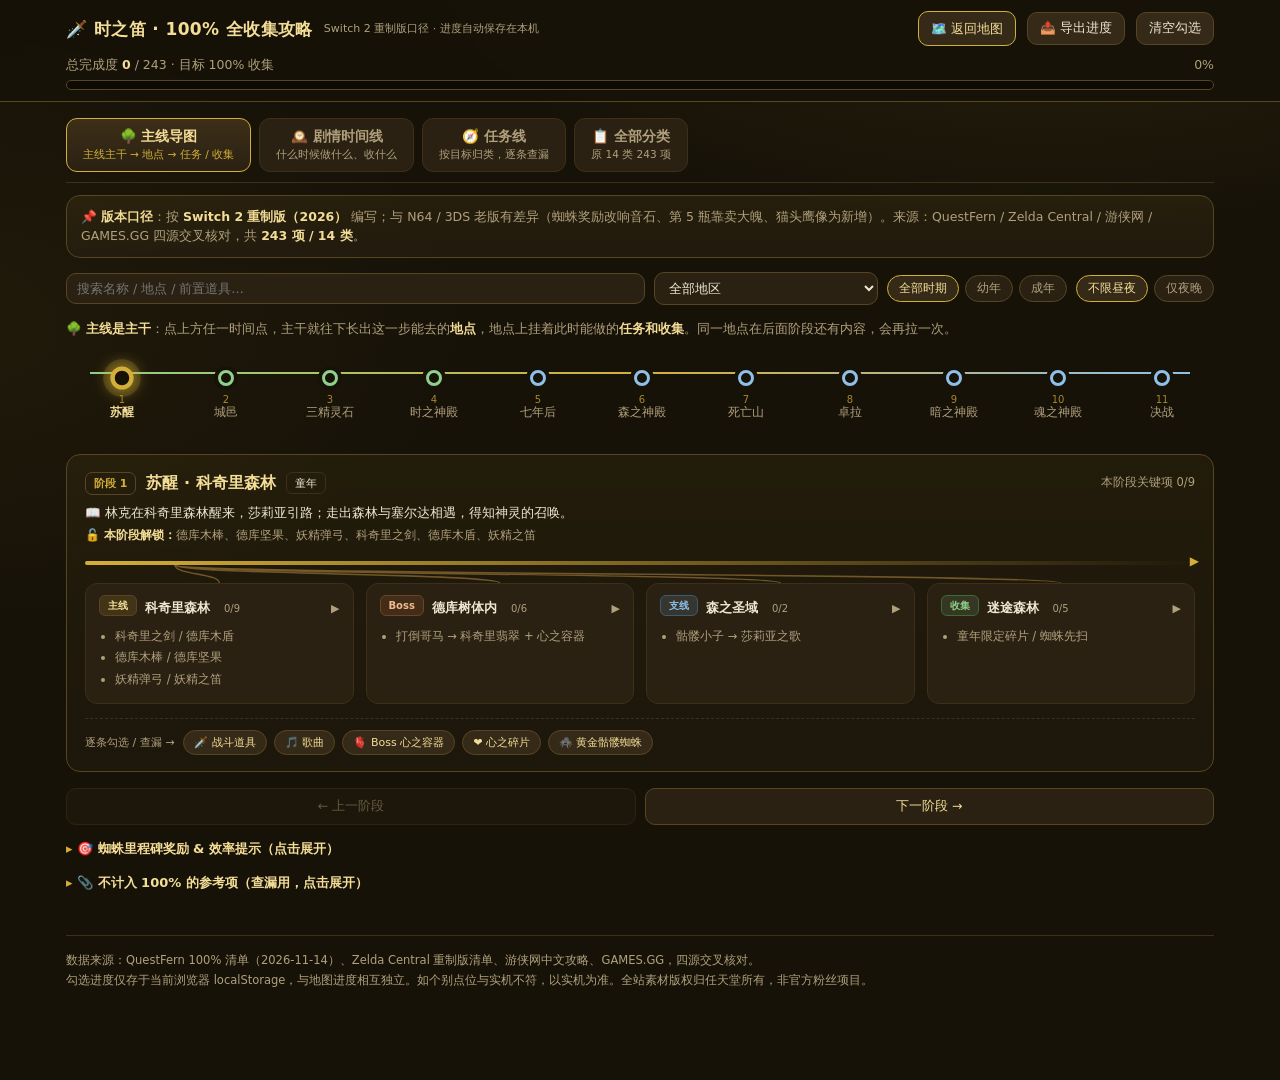
==== app/guide.html @ 8a5766d6 "feat(deploy): 攻略页并入 app/guide.html，收敛单分支 master 部署边界" ====
<!DOCTYPE html>
<html lang="zh-CN">
<head>
<meta charset="UTF-8">
<meta name="viewport" content="width=device-width, initial-scale=1.0">
<meta name="theme-color" content="#18110b">
<title>时之笛 100% 全收集攻略 · OoT 100% Guide</title>
<style>
  :root{
    --bg:#171208; --bg2:#221a0e; --card:#2a2113; --card2:#352a18;
    --gold:#d4af37; --gold2:#f3dd97; --line:#5a4522; --line2:#3d2f18;
    --text:#efe6d2; --muted:#b0a07c;
    --child:#8fd08a; --adult:#8fc0e8; --either:#e8cd72; --night:#c29ad9;
    --radius:14px;
  }
  *{box-sizing:border-box;margin:0;padding:0}
  html{-webkit-text-size-adjust:100%;scroll-behavior:smooth}
  body{
    background:var(--bg);color:var(--text);
    font-family:system-ui,-apple-system,"PingFang SC","Microsoft YaHei",sans-serif;
    line-height:1.55;min-height:100vh;
    background-image:radial-gradient(1100px 520px at 82% -8%,rgba(212,175,55,.11),transparent 60%),
                     radial-gradient(900px 500px at -5% 30%,rgba(212,175,55,.05),transparent 60%);
  }
  a{color:var(--gold2)}
  .wrap{max-width:1180px;margin:0 auto;padding:0 16px 90px}

  header.top{position:sticky;top:0;z-index:30;background:rgba(23,18,8,.95);backdrop-filter:blur(9px);border-bottom:1px solid var(--line)}
  .top-inner{max-width:1180px;margin:0 auto;padding:11px 16px}
  .title-row{display:flex;align-items:center;gap:11px;flex-wrap:wrap}
  .title-row h1{font-size:17px;font-weight:900;color:var(--gold2);letter-spacing:.4px}
  .title-row .sub{font-size:11px;color:var(--muted)}
  .spacer{flex:1}
  .btn{border:1px solid var(--line);background:var(--card2);color:var(--text);border-radius:10px;padding:7px 12px;font-size:12.5px;cursor:pointer;font-family:inherit;text-decoration:none;display:inline-flex;align-items:center;gap:5px;white-space:nowrap}
  .btn:hover{border-color:var(--gold);color:var(--gold2)}
  .btn.primary{border-color:var(--gold);color:var(--gold2)}
  .progress-head{margin-top:9px}
  .progress-meta{display:flex;justify-content:space-between;font-size:12.5px;color:var(--muted);margin-bottom:5px;flex-wrap:wrap;gap:6px}
  .progress-meta b{color:var(--gold2);font-variant-numeric:tabular-nums}
  .bar{height:10px;border-radius:99px;background:#0d0a05;overflow:hidden;border:1px solid var(--line)}
  .bar>i{display:block;height:100%;width:0;background:linear-gradient(90deg,#8a6d1f,var(--gold),var(--gold2));border-radius:99px;transition:width .35s}

  /* 主视图 tab */
  .viewtabs{display:flex;gap:8px;margin:16px 0 4px;flex-wrap:wrap;border-bottom:1px solid var(--line2);padding-bottom:10px}
  .viewtabs button{border:1px solid var(--line2);background:var(--card);color:var(--muted);border-radius:11px;padding:9px 16px;font-size:13.5px;font-weight:700;cursor:pointer;font-family:inherit}
  .viewtabs button small{display:block;font-size:10.5px;font-weight:400;color:var(--muted);margin-top:2px}
  .viewtabs button.on{background:linear-gradient(180deg,#3d2f18,#2a2113);border-color:var(--gold);color:var(--gold2)}
  .viewtabs button.on small{color:var(--gold)}

  .notice{margin:12px 0 4px;border:1px solid var(--line);background:linear-gradient(180deg,rgba(212,175,55,.08),rgba(42,33,19,.5));border-radius:var(--radius);padding:11px 14px;font-size:12.5px;color:var(--muted)}
  .notice b{color:var(--gold2)}

  .toolbar{display:flex;flex-wrap:wrap;gap:9px;align-items:center;margin:14px 0}
  .toolbar label.lbl{font-size:12px;color:var(--muted);white-space:nowrap}
  input[type=search],select{background:var(--card);border:1px solid var(--line);color:var(--text);border-radius:10px;padding:7px 10px;font-size:12.5px;font-family:inherit;min-width:130px}
  input[type=search]{flex:1;min-width:170px}
  .chips{display:flex;flex-wrap:wrap;gap:6px}
  .chip{border:1px solid var(--line);background:var(--card);color:var(--muted);border-radius:99px;padding:5px 11px;font-size:11.5px;cursor:pointer;font-family:inherit}
  .chip.on{background:var(--card2);border-color:var(--gold);color:var(--gold2)}

  /* —— 时间线 —— */
  .timeline{position:relative;margin-top:8px;padding-left:40px}
  .timeline::before{content:"";position:absolute;left:14px;top:6px;bottom:6px;width:2px;background:linear-gradient(180deg,var(--gold),var(--line),var(--gold))}
  .phase{position:relative;margin-bottom:18px;scroll-margin-top:130px}
  .phase::before{content:"";position:absolute;left:-33px;top:18px;width:14px;height:14px;border-radius:50%;background:var(--bg);border:3px solid var(--gold);box-shadow:0 0 0 4px rgba(212,175,55,.12)}
  .phase.era-child::before{border-color:var(--child);box-shadow:0 0 0 4px rgba(143,208,138,.12)}
  .phase.era-adult::before{border-color:var(--adult);box-shadow:0 0 0 4px rgba(143,192,232,.12)}
  .phase-card{background:var(--card);border:1px solid var(--line2);border-radius:var(--radius);padding:15px 17px}
  .phase-head{display:flex;align-items:center;gap:10px;flex-wrap:wrap;margin-bottom:8px}
  .phase-no{font-size:11px;color:var(--gold);font-weight:800;border:1px solid var(--line);border-radius:7px;padding:2px 8px}
  .phase-head h2{font-size:15px;color:var(--gold2)}
  .era-badge{font-size:10.5px;border-radius:6px;padding:2px 8px;border:1px solid var(--line2)}
  .era-child .era-badge{color:var(--child);border-color:#3c6b3a}
  .era-adult .era-badge{color:var(--adult);border-color:#3a5c78}
  .era-both .era-badge{color:var(--either);border-color:#7a6428}
  .phase-story{font-size:12.5px;color:var(--text);margin-bottom:10px}
  .phase-row{display:flex;gap:9px;margin:7px 0;font-size:12px}
  .phase-row .tagk{flex:0 0 62px;color:var(--gold);font-weight:700}
  .phase-row .tagv{color:var(--muted)}
  .phase-row.todo{display:block}
  .phase-row.todo ul{margin:5px 0 0 18px;color:var(--muted)}
  .phase-row.todo li{margin:3px 0}
  .phase-jump{display:flex;flex-wrap:wrap;gap:6px;margin-top:11px;border-top:1px dashed var(--line2);padding-top:10px}
  .phase-jump .lead{font-size:11px;color:var(--muted);align-self:center;margin-right:2px}
  .jump-btn{border:1px solid var(--line);background:var(--card2);color:var(--gold2);border-radius:99px;padding:4px 10px;font-size:11px;cursor:pointer;font-family:inherit}
  .jump-btn:hover{border-color:var(--gold)}
  .phase-prog{font-size:11px;color:var(--muted);margin-left:auto;align-self:center}

  /* —— 主线导图（默认视图） —— */
  .mg-intro{margin:10px 0 4px;font-size:12.5px;color:var(--muted)}
  .mg-intro b{color:var(--gold2)}
  .mg-rail{display:flex;gap:0;overflow-x:auto;margin:14px 0 20px;padding:6px 4px 14px;position:relative}
  .mg-rail::before{content:"";position:absolute;left:24px;right:24px;top:20px;height:2px;background:linear-gradient(90deg,var(--child),var(--gold),var(--adult))}
  .mg-node{flex:0 0 104px;position:relative;text-align:center;cursor:pointer;padding-top:0;background:none;border:0;font-family:inherit}
  .mg-dot{width:16px;height:16px;border-radius:50%;margin:12px auto 8px;background:var(--bg);border:3px solid var(--gold);position:relative;z-index:2;box-shadow:0 0 0 4px var(--bg);transition:transform .15s}
  .mg-node.child .mg-dot{border-color:var(--child)}
  .mg-node.adult .mg-dot{border-color:var(--adult)}
  .mg-node.both .mg-dot{border-color:var(--either)}
  .mg-node.on .mg-dot{transform:scale(1.45);box-shadow:0 0 0 5px rgba(212,175,55,.18),0 0 12px var(--gold)}
  .mg-node .mg-lb{font-size:11.5px;color:var(--muted);line-height:1.3}
  .mg-node.on .mg-lb{color:var(--gold2);font-weight:800}
  .mg-node .mg-no{font-size:10px;color:var(--gold);opacity:.75}
  .mg-focus{margin-top:6px;border:1px solid var(--line);border-radius:var(--radius);background:linear-gradient(180deg,rgba(212,175,55,.06),rgba(42,33,19,.3));padding:16px 18px;scroll-margin-top:130px}
  .mg-focus-head{display:flex;align-items:center;gap:10px;flex-wrap:wrap;margin-bottom:7px}
  .mg-focus-head h2{font-size:16px;color:var(--gold2)}
  .mg-focus-head .mg-fprog{margin-left:auto;font-size:11.5px;color:var(--muted)}
  .mg-story{font-size:12.5px;color:var(--text);margin-bottom:4px}
  .mg-unlock{font-size:12px;color:var(--muted);margin-bottom:16px}
  .mg-unlock b{color:var(--gold2);font-weight:700}
  .mg-branch{position:relative;margin-top:12px}
  .mg-spine{height:4px;border-radius:4px;background:linear-gradient(90deg,var(--gold),transparent);position:relative}
  .mg-spine::after{content:"▶";position:absolute;right:-4px;top:-9px;color:var(--gold);font-size:12px}
  .mg-locs{display:flex;flex-wrap:wrap;gap:12px;margin-top:18px;position:relative;z-index:2}
  .mg-loc{flex:1 1 190px;max-width:280px;background:var(--card);border:1px solid var(--line2);border-radius:12px;padding:11px 13px;transition:border-color .15s}
  .mg-loc:hover{border-color:#7a5f2c}
  .mg-kind{display:inline-block;font-size:10px;border-radius:6px;padding:2px 8px;margin-bottom:6px;font-weight:700}
  .mg-kind.main{color:var(--gold2);background:rgba(212,175,55,.14);border:1px solid var(--line)}
  .mg-kind.boss{color:#f0b98a;background:rgba(217,119,61,.14);border:1px solid #6b4526}
  .mg-kind.col{color:var(--child);background:rgba(143,208,138,.12);border:1px solid #3c6b3a}
  .mg-kind.side{color:var(--adult);background:rgba(143,192,232,.12);border:1px solid #3a5c78}
  .mg-loc h3{font-size:13px;color:var(--text);margin-bottom:6px}
  .mg-loc ul{margin:0;padding-left:16px}
  .mg-loc li{font-size:11.5px;color:var(--muted);margin:4px 0;line-height:1.5}
  .mg-tip{margin-top:8px;font-size:11px;color:#f0b98a;border-top:1px dashed var(--line2);padding-top:6px}
  .mg-loc.opens{cursor:pointer}
  .mg-loc.opens:hover{border-color:var(--gold)}
  .mg-lochead{display:flex;align-items:center;gap:8px}
  .mg-lochead .caret{font-size:11px;color:var(--muted);transition:transform .15s;margin-left:auto}
  .mg-loc.open .mg-lochead .caret{transform:rotate(90deg)}
  .mg-detail{margin-top:10px;border-top:1px dashed var(--line2);padding-top:8px}
  .mg-drow{display:flex;gap:9px;align-items:flex-start;padding:6px 0;border-bottom:1px solid rgba(90,69,34,.22)}
  .mg-drow:last-child{border-bottom:0}
  .mg-dcheck{flex:0 0 18px;width:18px;height:18px;margin-top:1px;cursor:pointer;border:1.5px solid var(--line);border-radius:5px;background:#0d0a05;display:grid;place-items:center;color:var(--gold2);font-size:11px;user-select:none}
  .mg-drow.done .mg-dcheck{background:var(--gold);border-color:var(--gold);color:#171208}
  .mg-drow.done .mg-dname{text-decoration:line-through;color:var(--muted)}
  .mg-dmeta{flex:1;min-width:0}
  .mg-dname{font-size:12px;color:var(--text);font-weight:700}
  .mg-dname .dno{font-size:10.5px;color:var(--gold);margin-right:5px;font-variant-numeric:tabular-nums}
  .mg-dage{font-size:10px;border-radius:5px;padding:1px 5px;margin-left:5px;border:1px solid var(--line2);color:var(--muted)}
  .mg-dage.child{color:var(--child);border-color:#3c6b3a}
  .mg-dage.adult{color:var(--adult);border-color:#3a5c78}
  .mg-dage.night{color:var(--night);border-color:#5f4775}
  .mg-ddesc{font-size:11px;color:var(--muted);line-height:1.5;margin-top:2px}
  .mg-dempty{font-size:11px;color:var(--muted);line-height:1.5;padding:4px 0}
  .mg-locimg{margin-top:7px;border:1px solid var(--line2);border-radius:9px;overflow:hidden;background:#0d0a05;position:relative;line-height:0}
  .mg-locimg img{width:100%;height:auto;display:block;object-fit:contain;max-height:190px}
  .mg-locimg .pin{position:absolute;width:22px;height:22px;transform:translate(-50%,-50%);pointer-events:none}
  .mg-locimg .pin::before{content:"";position:absolute;left:50%;top:50%;width:15px;height:15px;transform:translate(-50%,-50%);background:var(--gold);border:2px solid #171208;border-radius:50%;box-shadow:0 0 0 2px var(--gold2),0 0 10px rgba(212,175,55,.8)}
  .mg-locimg .pin::after{content:"";position:absolute;left:50%;top:50%;width:5px;height:5px;transform:translate(-50%,-50%);background:#171208;border-radius:50%;z-index:2}
  .mg-locimg .lbl{position:absolute;left:6px;top:6px;line-height:1.3;font-size:10px;color:var(--gold2);background:rgba(23,18,8,.88);border:1px solid var(--line);border-radius:6px;padding:2px 7px}
  .mg-locimg img.broken{display:none}
  .mg-lines{position:absolute;inset:0;width:100%;height:100%;pointer-events:none;z-index:1;overflow:visible}
  .mg-jump{margin-top:14px;border-top:1px dashed var(--line2);padding-top:11px;display:flex;flex-wrap:wrap;gap:7px;align-items:center}
  .mg-jump .lead{font-size:11px;color:var(--muted);margin-right:2px}
  .mg-nav{display:flex;gap:9px;margin-top:16px}
  .mg-nav button{flex:1;border:1px solid var(--line);background:var(--card);color:var(--gold2);border-radius:10px;padding:9px;font-size:12.5px;cursor:pointer;font-family:inherit}
  .mg-nav button:hover{border-color:var(--gold)}
  .mg-nav button:disabled{opacity:.35;cursor:default}
  /* —— 任务线 / 清单 —— */
  .track-intro{margin:10px 0 4px;font-size:12.5px;color:var(--muted)}
  section.cat{margin-top:24px;scroll-margin-top:130px}
  .cat-head{display:flex;align-items:center;gap:10px;margin-bottom:11px;flex-wrap:wrap;border-bottom:1px solid var(--line2);padding-bottom:8px}
  .cat-head .icon{font-size:19px}
  .cat-head h2{font-size:15px;font-weight:800;color:var(--gold2)}
  .cat-head .count{font-size:11.5px;color:var(--muted);font-variant-numeric:tabular-nums}
  .cat-head .cat-bar{flex:1;min-width:70px;height:6px;border-radius:99px;background:#0d0a05;border:1px solid var(--line);overflow:hidden;max-width:200px}
  .cat-head .cat-bar i{display:block;height:100%;background:var(--gold);width:0;transition:width .35s}
  .cat-head .mini{border:1px solid var(--line2);background:var(--card);color:var(--muted);border-radius:8px;padding:4px 9px;font-size:11px;cursor:pointer;font-family:inherit}
  .cat-head .mini:hover{border-color:var(--gold);color:var(--gold2)}
  .track-head{display:flex;align-items:center;gap:12px;margin:30px 0 6px;padding:14px 16px;background:linear-gradient(180deg,rgba(212,175,55,.07),rgba(42,33,19,.35));border:1px solid var(--line);border-radius:var(--radius);scroll-margin-top:130px}
  .track-head .icon{font-size:24px}
  .track-head h2{font-size:16px;color:var(--gold2)}
  .track-head p{font-size:12px;color:var(--muted);margin-top:3px}
  .track-head .tpct{margin-left:auto;font-size:13px;color:var(--gold2);font-weight:700;font-variant-numeric:tabular-nums;white-space:nowrap}
  .grid{display:grid;grid-template-columns:repeat(auto-fill,minmax(310px,1fr));gap:11px}
  .card{background:var(--card);border:1px solid var(--line2);border-radius:var(--radius);padding:12px 13px;display:flex;gap:11px;transition:border-color .15s,opacity .15s}
  .card:hover{border-color:#7a5f2c}
  .card.done{opacity:.5}
  .card.key{border-left:3px solid var(--gold)}
  .check{flex:0 0 22px;width:22px;height:22px;margin-top:2px;cursor:pointer;border:2px solid var(--line);border-radius:7px;background:#0d0a05;display:grid;place-items:center;color:var(--gold2);font-size:13px;user-select:none}
  .card.done .check{background:var(--gold);border-color:var(--gold);color:#171208}
  .card-body{flex:1;min-width:0}
  .card-top{display:flex;gap:8px;align-items:baseline;flex-wrap:wrap}
  .no{font-size:11.5px;color:var(--gold);font-weight:700;font-variant-numeric:tabular-nums}
  .name{font-size:13.5px;font-weight:700;color:var(--text)}
  .card.done .name{text-decoration:line-through;color:var(--muted)}
  .tags{display:flex;flex-wrap:wrap;gap:5px;margin:6px 0}
  .tag{font-size:10.5px;border-radius:6px;padding:2px 7px;border:1px solid var(--line2);color:var(--muted)}
  .tag.age-child{color:var(--child);border-color:#3c6b3a}
  .tag.age-adult{color:var(--adult);border-color:#3a5c78}
  .tag.age-either{color:var(--either);border-color:#7a6428}
  .tag.time-night{color:var(--night);border-color:#5f4775}
  .tag.group{color:var(--muted)}
  .desc{font-size:12px;color:var(--muted);margin-top:3px}
  .reward{font-size:11.5px;color:var(--gold2);margin-top:6px}

  .info{margin-top:28px;border:1px solid var(--line);border-radius:var(--radius);background:var(--card);padding:15px 17px}
  .info h2{font-size:14px;color:var(--gold2);margin-bottom:9px}
  .info p,.info li{font-size:12.5px;color:var(--muted)}
  .info ul,.info ol{margin-left:20px}
  .info li{margin:4px 0}
  .info b{color:var(--text)}
  .info table{width:100%;border-collapse:collapse;margin-top:8px;font-size:12.5px}
  .info th,.info td{border:1px solid var(--line2);padding:6px 9px;text-align:left;color:var(--muted)}
  .info th{color:var(--gold2);background:rgba(212,175,55,.06)}
  details{margin-top:14px}
  details summary{cursor:pointer;color:var(--gold2);font-size:13px;font-weight:700;list-style:none}
  details summary::-webkit-details-marker{display:none}
  details summary::before{content:"▸ ";color:var(--gold)}
  details[open] summary::before{content:"▾ "}
  details .info{margin-top:9px}
  .empty{padding:40px 0;text-align:center;color:var(--muted);font-size:14px}
  footer{margin-top:42px;font-size:11.5px;color:var(--muted);border-top:1px solid var(--line2);padding-top:15px;line-height:1.7}
  @media(max-width:640px){
    .grid{grid-template-columns:1fr}
    .title-row h1{font-size:15px}
    input[type=search]{min-width:100%}
    .timeline{padding-left:28px}
    .phase::before{left:-21px}
  }
</style>
</head>
<body>
<header class="top">
  <div class="top-inner">
    <div class="title-row">
      <h1>🗡️ 时之笛 · 100% 全收集攻略</h1>
      <span class="sub">Switch 2 重制版口径 · 进度自动保存在本机</span>
      <div class="spacer"></div>
      <a class="btn primary" href="index.html">🗺️ 返回地图</a>
      <button class="btn" id="exportBtn">📤 导出进度</button>
      <button class="btn" id="resetBtn">清空勾选</button>
    </div>
    <div class="progress-head">
      <div class="progress-meta">
        <span>总完成度 <b id="doneCount">0</b> / <span id="totalCount">0</span> · 目标 100% 收集</span>
        <span id="pctText">0%</span>
      </div>
      <div class="bar"><i id="totalBar"></i></div>
    </div>
  </div>
</header>

<div class="wrap">
  <div class="viewtabs" id="viewtabs">
    <button data-view="map" class="on">🌳 主线导图<small>主线主干 → 地点 → 任务 / 收集</small></button>
    <button data-view="timeline">🕰️ 剧情时间线<small>什么时候做什么、收什么</small></button>
    <button data-view="track">🧭 任务线<small>按目标归类，逐条查漏</small></button>
    <button data-view="list">📋 全部分类<small>原 14 类 243 项</small></button>
  </div>

  <div class="notice" id="notice">
    📌 <b>版本口径</b>：按 <b>Switch 2 重制版（2026）</b> 编写；与 N64 / 3DS 老版有差异（蜘蛛奖励改响音石、第 5 瓶靠卖大魄、猫头鹰像为新增）。来源：QuestFern / Zelda Central / 游侠网 / GAMES.GG 四源交叉核对，共 <b>243 项 / 14 类</b>。
  </div>

  <div class="toolbar" id="toolbar">
    <input type="search" id="search" placeholder="搜索名称 / 地点 / 前置道具…">
    <select id="regionFilter"><option value="">全部地区</option></select>
    <div class="chips" id="ageChips">
      <button class="chip on" data-age="">全部时期</button>
      <button class="chip" data-age="child">幼年</button>
      <button class="chip" data-age="adult">成年</button>
    </div>
    <div class="chips" id="timeChips">
      <button class="chip on" data-time="">不限昼夜</button>
      <button class="chip" data-time="night">仅夜晚</button>
    </div>
  </div>

  <main id="list"></main>

  <details>
    <summary>🎯 蜘蛛里程碑奖励 &amp; 效率提示（点击展开）</summary>
    <div class="info">
      <h2>黄金骷髅蜘蛛 · 累计奖励</h2>
      <table>
        <tr><th>累计</th><th>奖励</th></tr>
        <tr><td>10 枚</td><td>大人钱包（上限 500 卢比）</td></tr>
        <tr><td>20 枚</td><td><b>响音石</b>（回声宝石，探测附近蜘蛛）</td></tr>
        <tr><td>30 枚</td><td>巨人钱包（上限 1000 卢比）</td></tr>
        <tr><td>40 枚</td><td>炸弹鼠 ×20</td></tr>
        <tr><td>50 枚</td><td>心之碎片 ×1</td></tr>
        <tr><td>100 枚</td><td>金卢比 200（解除诅咒，之后可重复领取）</td></tr>
      </table>
      <p style="margin-top:10px">💡 野外露天蜘蛛只在夜晚出现（太阳之歌切换）；软土坑倒虫引出另一批；打死一定要捡代币。魔法豆幼年种、成年长藤。拿到响音石（20 枚）后找剩余蜘蛛省心很多。</p>
    </div>
  </details>

  <details>
    <summary>📎 不计入 100% 的参考项（查漏用，点击展开）</summary>
    <div class="info">
      <p>游戏本身没有完成度百分比，本清单以「能留在身上的物品」自定义 100% 目标。下列项目不进 243 行，但影响漏点排查：</p>
      <table>
        <tr><th>项</th><th>数量</th><th>说明</th></tr>
        <tr><td>隐藏洞穴</td><td>36</td><td>内含物品已计入清单，位置独立整理</td></tr>
        <tr><td>小贩果地点</td><td>7</td><td>购买容量升级的地方</td></tr>
        <tr><td>乳牛</td><td>6</td><td>吹伊波娜之歌取奶</td></tr>
        <tr><td>闲语石</td><td>32</td><td>靠近触发提示</td></tr>
        <tr><td>魔法豆种植点</td><td>10</td><td>关联碎片与蜘蛛</td></tr>
        <tr><td>迷宫地图 / 罗盘 / 钥匙</td><td>—</td><td>仅迷宫内有效</td></tr>
      </table>
    </div>
  </details>

  <footer>
    数据来源：QuestFern 100% 清单（2026-11-14）、Zelda Central 重制版清单、游侠网中文攻略、GAMES.GG，四源交叉核对。<br>
    勾选进度仅存于当前浏览器 localStorage，与地图进度相互独立。如个别点位与实机不符，以实机为准。全站素材版权归任天堂所有，非官方粉丝项目。
  </footer>
</div>

<script>
const CATEGORIES=[{"id": "heart-piece", "name": "心之碎片", "total": 36, "icon": "❤️"}, {"id": "boss-container", "name": "Boss 心之容器", "total": 8, "icon": "🫀"}, {"id": "skulltula", "name": "黄金骷髅蜘蛛", "total": 100, "icon": "🕷️"}, {"id": "song", "name": "歌曲", "total": 13, "icon": "🎵"}, {"id": "stone-medal", "name": "精灵石 / 勋章", "total": 9, "icon": "🔷"}, {"id": "item", "name": "战斗道具", "total": 17, "icon": "🗡️"}, {"id": "equipment", "name": "装备（剑 / 盾 / 服 / 靴）", "total": 11, "icon": "🛡️"}, {"id": "upgrade", "name": "容量 / 力气升级", "total": 16, "icon": "🎒"}, {"id": "bottle", "name": "瓶子", "total": 5, "icon": "🧴"}, {"id": "fairy", "name": "大妖精奖励", "total": 6, "icon": "🧚"}, {"id": "mask", "name": "面具", "total": 5, "icon": "🎭"}, {"id": "poe", "name": "大魄（魂魄）", "total": 10, "icon": "👻"}, {"id": "owl", "name": "万魔殿猫头鹰像", "total": 3, "icon": "🦉"}, {"id": "other", "name": "其他奖励", "total": 4, "icon": "🎁"}];
const TRACKS=[{"id": "heart", "name": "心之容器线", "icon": "❤️", "desc": "4 片心之碎片拼 1 心，8 座迷宫 Boss 各给 1 个，凑满 20 心上限。", "cats": ["heart-piece", "boss-container"]}, {"id": "token", "name": "讨伐证明线", "icon": "🕷️", "desc": "100 只黄金骷髅蜘蛛，打死要捡代币。累计可换钱包、响音石、心碎、金卢比。", "cats": ["skulltula"]}, {"id": "story", "name": "主线剧情线", "icon": "📜", "desc": "跟着剧情自然拿到：精灵石勋章、13 首歌曲、关键道具与剑盾服靴。", "cats": ["stone-medal", "song", "item", "equipment"]}, {"id": "capacity", "name": "成长强化线", "icon": "📈", "desc": "钱包、炸弹袋、箭袋、鳞片、手套等容量与力气升级，多为小游戏 / 购买。", "cats": ["upgrade"]}, {"id": "side", "name": "支线任务线", "icon": "🎯", "desc": "靠跑腿、小游戏、交易、大妖精奉献获得的奖励与瓶子、面具、大魄。", "cats": ["bottle", "fairy", "mask", "poe", "other"]}, {"id": "challenge", "name": "挑战试炼线", "icon": "🏆", "desc": "通关前后的高阶挑战：万魔殿石像 / 银像 / 金像三连战。", "cats": ["owl"]}];
const PHASES=[{"id": "p0", "no": 1, "era": "child", "title": "苏醒 · 科奇里森林", "story": "林克在科奇里森林醒来，莎莉亚引路；走出森林与塞尔达相遇，得知神灵的召唤。", "unlock": "德库木棒、德库坚果、妖精弹弓、科奇里之剑、德库木盾、妖精之笛", "todos": ["敲开德库树进洞，打倒哥马拿翡翠与心之容器", "迷途森林找骷髅小子学莎莉亚之歌", "童年限定：森林一带的碎片与蜘蛛先扫"], "cats": ["item", "song", "boss-container", "heart-piece", "skulltula"], "key_ids": ["item-1", "item-2", "item-3", "item-4", "equipment-1", "equipment-5", "song-3", "boss-container-1", "stone-medal-1"]}, {"id": "p1", "no": 2, "era": "child", "title": "城邑 · 海拉鲁平原", "story": "初到城邑，塞尔达逃离城堡；英帕授予摇篮曲，得知需要三颗精灵石。", "unlock": "时之笛、塞尔达摇篮曲、时之歌；炸弹鼠、射击场等小游戏", "todos": ["夜晚逛城邑与平原，捡露天蜘蛛（太阳之歌切夜）", "面具店借面具跑腿交易", "城邑射击场 / 炸弹鼠保龄球拿容量升级"], "cats": ["song", "item", "upgrade", "mask", "heart-piece", "skulltula"], "key_ids": ["item-5", "song-1", "song-5", "item-7", "upgrade-4", "upgrade-5"]}, {"id": "p2", "no": 3, "era": "child", "title": "三精灵石 · 童年最后一站", "story": "死亡山、卓拉领地、加卜加卜腹中拿齐三石；此时是清童年收集的最后机会。", "unlock": "炸弹袋、回旋镖、魔法豆、鼓隆手环、鼓隆红宝石、卓拉蓝宝石", "todos": ["多东哥洞窟与加卜加卜各拿一颗精灵石 + 心容器", "死亡山、卓拉河、海利亚湖、格鲁德谷的童年碎片 / 蜘蛛", "魔法豆幼年先种下，成年才长藤——别漏", "井底拿真实眼镜"], "cats": ["stone-medal", "boss-container", "item", "heart-piece", "skulltula", "upgrade"], "key_ids": ["item-6", "item-8", "item-9", "item-10", "stone-medal-2", "stone-medal-3", "boss-container-2", "boss-container-3", "upgrade-14"]}, {"id": "p3", "no": 4, "era": "child", "title": "时之神殿 · 拔出大师剑", "story": "集齐三精灵石，将剑插入剑座，林克长大成人，时光流逝七年。", "unlock": "大师之剑（成年形态开启）", "todos": ["拔剑前再回头确认童年限定项已清完", "记忆点：时之神殿可插回 / 拔出剑来回切换时代"], "cats": ["equipment"], "key_ids": ["equipment-2"]}, {"id": "p4", "no": 5, "era": "adult", "title": "七年后 · 归来", "story": "成年林克回到时之神殿见到塞尔达，得知加侬多夫的阴谋，希克开始指引。", "unlock": "光之勋章、钩索（墓地丹培赛跑）、希克传送曲", "todos": ["墓地丹培赛跑首胜拿钩索，成年收集的关键道具", "成年形态重新扫一遍屋顶 / 高处的蜘蛛与碎片", "时之神殿学光之前奏曲"], "cats": ["stone-medal", "item", "song", "skulltula", "heart-piece"], "key_ids": ["stone-medal-4", "item-11", "song-12", "song-6"]}, {"id": "p5", "no": 6, "era": "adult", "title": "森之神殿", "story": "穿过迷途森林的腐化，进入森之神殿。", "unlock": "妖精之弓、森之勋章、心之容器", "todos": ["打倒幻影加侬拿勋章与心容器", "稻草人之歌：幼年编曲、成年再吹，开钩索支点", "神殿内 5 只蜘蛛顺手收"], "cats": ["boss-container", "stone-medal", "item", "skulltula"], "key_ids": ["boss-container-4", "stone-medal-5", "item-13", "song-7"]}, {"id": "p6", "no": 7, "era": "adult", "title": "死亡山 · 火之神殿", "story": "登顶死亡火山，灼热之中攻略火之神殿。", "unlock": "万吨锤、鼓隆服、火之勋章、心之容器、火之波丽露舞曲", "todos": ["打倒瓦尔巴基亚", "死亡山火山口成年大妖精泉（奉献 200）", "鼓隆城 / 火山口的成年蜘蛛与碎片"], "cats": ["boss-container", "stone-medal", "item", "equipment", "fairy", "skulltula"], "key_ids": ["boss-container-5", "stone-medal-6", "item-14", "equipment-8", "song-8"]}, {"id": "p7", "no": 8, "era": "adult", "title": "卓拉 · 冰之洞窟 · 水之神殿", "story": "冰封的卓拉领地，解冻并深入水之神殿。", "unlock": "卓拉服、重铁靴、长钩索、水之勋章、心之容器、水之小夜曲", "todos": ["冰之洞窟通关后卓拉王赠卓拉服", "打倒魔发拿长钩索，开启大量成年高处点位", "卓拉之泉第 100 只蜘蛛留到配合响音石收"], "cats": ["boss-container", "stone-medal", "item", "equipment", "skulltula"], "key_ids": ["boss-container-6", "stone-medal-7", "item-12", "equipment-9", "equipment-10", "song-9"]}, {"id": "p8", "no": 9, "era": "adult", "title": "暗之神殿 · 卡卡利科", "story": "影子世界的暗之神殿，真实之镜是通关关键。", "unlock": "浮空靴、暗之勋章、心之容器、暗之梦幻曲", "todos": ["打倒崩鼓崩鼓", "拿到真实眼镜 / 真实面具后回头查漏隐藏点位", "夜晚卡卡利科屋顶蜘蛛"], "cats": ["boss-container", "stone-medal", "equipment", "song", "mask", "skulltula"], "key_ids": ["boss-container-7", "stone-medal-8", "equipment-11", "song-10"]}, {"id": "p9", "no": 10, "era": "adult", "title": "魂之神殿 · 格鲁德沙漠", "story": "幻影沙漠与巨大邪神像，灵魂的神殿考验勇气。", "unlock": "镜盾、魂之勋章、心之容器、魂之慰灵曲、格鲁德许可证、银手套（童年线）", "todos": ["打倒双子妖婆", "格鲁德要塞救木匠拿许可证，开马上射箭", "插回大师剑变童年，去魂之神殿拿银手套再变回"], "cats": ["boss-container", "stone-medal", "equipment", "item", "song", "other", "upgrade"], "key_ids": ["boss-container-8", "stone-medal-9", "equipment-7", "item-17", "song-11"]}, {"id": "p10", "no": 11, "era": "adult", "title": "决战 · 加侬多夫城堡", "story": "六勋章齐备，攻入加侬多夫城堡迎来决战。", "unlock": "光箭、金手套；城堡附近最终大妖精泉（500 卢比，伤害减半）", "todos": ["决战前先拿光箭与金手套，补满大妖精强化", "通关解锁万魔殿金像试炼"], "cats": ["item", "upgrade", "fairy", "owl"], "key_ids": ["item-17", "upgrade-16", "fairy-6", "owl-3"]}, {"id": "p11", "no": 12, "era": "both", "title": "100% 补完 · 查漏收尾", "story": "主线通关后，回头把散落海拉鲁的收集凑齐。", "unlock": "响音石（20 枚蜘蛛）辅助找剩余蜘蛛；稻草人支点、魔法豆藤已就位", "todos": ["黄金蜘蛛凑满 100（野外多需夜晚 / 软土倒虫）", "心之碎片凑满 36 片", "大魄 10 只卖幽灵商店换第 5 个瓶子", "6 座大妖精泉奉献、面具交易链、容量升级、万魔殿三连战"], "cats": ["skulltula", "heart-piece", "poe", "fairy", "mask", "bottle", "upgrade", "owl", "other"], "key_ids": []}];
const PHASE_LOCS={"p0": [{"n": "科奇里森林", "k": "main", "v": ["科奇里之剑 / 德库木盾", "德库木棒 / 德库坚果", "妖精弹弓 / 妖精之笛"], "items": ["equipment-1", "equipment-5", "item-1", "item-2", "item-3", "item-4", "skulltula-15", "skulltula-16", "skulltula-46"]}, {"n": "德库树体内", "k": "boss", "v": ["打倒哥马 → 科奇里翡翠 + 心之容器"], "items": ["boss-container-1", "stone-medal-1", "skulltula-1", "skulltula-2", "skulltula-3", "skulltula-4"]}, {"n": "森之圣域", "k": "side", "v": ["骷髅小子 → 莎莉亚之歌"], "items": ["song-3", "skulltula-48"]}, {"n": "迷途森林", "k": "col", "v": ["童年限定碎片 / 蜘蛛先扫"], "items": ["heart-piece-7", "heart-piece-8", "skulltula-17", "skulltula-18", "skulltula-47"]}], "p1": [{"n": "海拉鲁城堡中庭", "k": "main", "v": ["英帕 → 塞尔达摇篮曲"], "items": ["song-1"]}, {"n": "城邑", "k": "side", "v": ["塞尔达留言 → 时之歌", "借面具跑腿交易", "射击场 / 炸弹鼠 → 容量升级"], "items": ["song-5", "item-5", "mask-1", "mask-2", "mask-3", "mask-4", "upgrade-4", "upgrade-5", "skulltula-6"]}, {"n": "海拉鲁平原", "k": "col", "v": ["夜晚露天蜘蛛（太阳之歌切夜）"], "items": ["skulltula-5", "skulltula-27", "skulltula-55", "heart-piece-14", "heart-piece-25"]}], "p2": [{"n": "多东哥洞窟", "k": "boss", "v": ["打多东哥王 → 鼓隆红宝石 + 心容器"], "items": ["boss-container-2", "stone-medal-2", "skulltula-20", "skulltula-21", "skulltula-22", "skulltula-23", "skulltula-56"]}, {"n": "加卜加卜腹中", "k": "boss", "v": ["打啪哩内德 → 卓拉蓝宝石 + 心容器", "炸弹袋 / 回旋镖 / 魔法豆"], "items": ["boss-container-3", "stone-medal-3", "item-6", "item-8", "item-9", "skulltula-33", "skulltula-34", "skulltula-35", "skulltula-36"], "tip": "魔法豆幼年先种、成年才长藤——别漏"}, {"n": "死亡山·卓拉河·海利亚湖·格鲁德谷", "k": "col", "v": ["童年碎片 / 蜘蛛全扫"], "items": ["heart-piece-26", "heart-piece-15", "heart-piece-16", "heart-piece-31", "heart-piece-32", "heart-piece-23", "heart-piece-24", "heart-piece-4", "heart-piece-5", "skulltula-19", "skulltula-24", "skulltula-28", "skulltula-29", "skulltula-66", "skulltula-67", "skulltula-30", "skulltula-31", "skulltula-43", "skulltula-78", "skulltula-41", "skulltula-42", "skulltula-87", "skulltula-88"]}, {"n": "井底", "k": "side", "v": ["真实眼镜"], "items": ["item-10", "skulltula-79", "skulltula-80", "skulltula-81"]}], "p3": [{"n": "时之神殿", "k": "main", "v": ["集齐三石插剑 → 大师之剑", "拔剑前确认童年限定项已清完"], "items": ["equipment-2"], "tip": "拔剑前回头确认童年限定项已清完"}], "p4": [{"n": "时之神殿", "k": "main", "v": ["见塞尔达、希克指引", "光之勋章 / 光之前奏曲"], "items": ["stone-medal-4", "song-12"]}, {"n": "墓地 · 丹培赛跑", "k": "side", "v": ["丹培赛跑首胜 → 钩索"], "items": ["item-11", "heart-piece-20", "heart-piece-1", "heart-piece-2", "heart-piece-18"]}, {"n": "海拉鲁全境", "k": "col", "v": ["成年形态重扫屋顶 / 高处蜘蛛与碎片"], "items": [], "tip": "泛指全境高处点位，逐项见「全部分类」视图按地区筛查"}], "p5": [{"n": "森之神殿", "k": "boss", "v": ["打幻影加侬 → 森之勋章 + 心容器", "妖精之弓 / 神殿内 5 蜘蛛"], "items": ["boss-container-4", "stone-medal-5", "item-13", "skulltula-49", "skulltula-50", "skulltula-51", "skulltula-52", "skulltula-53"]}, {"n": "迷途森林", "k": "side", "v": ["稻草人之歌：幼年编曲、成年吹 → 开钩索支点"], "items": ["song-13"]}], "p6": [{"n": "火之神殿", "k": "boss", "v": ["打瓦尔巴基亚 → 火之勋章 + 心容器", "万吨锤 / 鼓隆服 / 火之波丽露"], "items": ["boss-container-5", "stone-medal-6", "item-14", "equipment-8", "song-8", "skulltula-59", "skulltula-60", "skulltula-61", "skulltula-62", "skulltula-63"]}, {"n": "死亡山火山口", "k": "col", "v": ["成年蜘蛛 / 碎片", "大妖精泉奉献 200"], "items": ["heart-piece-11", "heart-piece-27", "heart-piece-29", "skulltula-26", "skulltula-58", "fairy-4"]}, {"n": "鼓隆城", "k": "col", "v": ["成年蜘蛛 / 碎片"], "items": ["heart-piece-10", "skulltula-25", "skulltula-57"]}], "p7": [{"n": "冰之洞窟", "k": "main", "v": ["通关 → 卓拉王赠卓拉服"], "items": ["equipment-9", "skulltula-69", "skulltula-70", "skulltula-71"]}, {"n": "水之神殿", "k": "boss", "v": ["打魔发 → 水之勋章 + 心容器", "重铁靴 / 长钩索 / 水之小夜曲"], "items": ["boss-container-6", "stone-medal-7", "equipment-10", "item-12", "song-9", "skulltula-73", "skulltula-74", "skulltula-75", "skulltula-76", "skulltula-77"]}, {"n": "卓拉之泉", "k": "col", "v": ["第 100 只蜘蛛留到拿响音石后收"], "items": ["skulltula-32", "skulltula-37", "skulltula-100", "heart-piece-28", "heart-piece-30", "fairy-3"]}], "p8": [{"n": "暗之神殿", "k": "boss", "v": ["打崩鼓崩鼓 → 暗之勋章 + 心容器", "浮空靴 / 暗之梦幻曲"], "items": ["boss-container-7", "stone-medal-8", "equipment-11", "song-10", "skulltula-82", "skulltula-83", "skulltula-84", "skulltula-85", "skulltula-86"]}, {"n": "卡卡利科村", "k": "col", "v": ["夜晚屋顶蜘蛛", "拿真实眼镜 / 面具后回头查漏"], "items": ["skulltula-9", "skulltula-10", "skulltula-11", "skulltula-12", "skulltula-13", "skulltula-44", "heart-piece-12", "heart-piece-21", "heart-piece-22"]}], "p9": [{"n": "魂之神殿", "k": "boss", "v": ["打双子妖婆 → 魂之勋章 + 心容器", "镜盾 / 魂之慰灵曲"], "items": ["boss-container-8", "stone-medal-9", "equipment-7", "song-11", "skulltula-94", "skulltula-95", "skulltula-96", "skulltula-98", "skulltula-99"]}, {"n": "格鲁德要塞", "k": "side", "v": ["救木匠 → 许可证 / 马上射箭"], "items": ["other-3", "skulltula-89", "skulltula-90", "heart-piece-34", "heart-piece-35"]}, {"n": "魂之神殿（童年）", "k": "side", "v": ["插回大师剑变童年 → 银手套"], "items": ["upgrade-15"]}], "p10": [{"n": "加侬多夫城堡", "k": "main", "v": ["光箭 / 金手套", "六勋章齐 → 决战"], "items": ["item-17", "upgrade-16", "skulltula-45"]}, {"n": "城堡附近泉", "k": "side", "v": ["大妖精泉奉献 500 → 伤害减半"], "items": ["fairy-6"]}, {"n": "万魔殿", "k": "side", "v": ["通关解锁金像试炼"], "items": ["owl-3"]}], "p11": [{"n": "全海拉鲁", "k": "col", "v": ["蜘蛛凑满 100（夜晚 / 软土倒虫）", "心之碎片凑满 36"], "items": [], "tip": "这是查漏收尾阶段，具体点位见「全部分类」视图按地区筛查"}, {"n": "城邑幽灵商店", "k": "side", "v": ["大魄 10 只 → 换第 5 瓶"], "items": ["bottle-5", "poe-1", "poe-2", "poe-3", "poe-4", "poe-5", "poe-6", "poe-7", "poe-8", "poe-9", "poe-10"]}, {"n": "6 座大妖精泉", "k": "side", "v": ["全部奉献开启"], "items": ["fairy-1", "fairy-2", "fairy-3", "fairy-4", "fairy-5", "fairy-6"]}, {"n": "面具 / 容量", "k": "side", "v": ["面具交易链 / 容量升级"], "items": ["mask-1", "mask-2", "mask-3", "mask-4", "mask-5", "upgrade-1", "upgrade-2", "upgrade-3", "upgrade-4", "upgrade-5", "upgrade-6", "upgrade-7", "upgrade-8", "upgrade-9", "upgrade-10", "upgrade-11", "upgrade-12", "upgrade-13", "upgrade-14", "upgrade-15", "upgrade-16"]}, {"n": "万魔殿", "k": "side", "v": ["石像 → 银像 → 金像三连战"], "items": ["owl-1", "owl-2", "owl-3"]}]};
const PIN_IMAGES={"heart-piece-1": {"x": 75.0, "y": 42.0, "img": "assets/maps/field/Graveyard_Child_00.webp", "area": "卡卡利科墓地", "pinId": "HP-10"}, "heart-piece-2": {"x": 82.0, "y": 65.0, "img": "assets/maps/field/KakarikoVillage_Child_00.webp", "area": "卡卡利科村", "pinId": "HP-09"}, "heart-piece-3": {"x": 39.5, "y": 54.0, "img": "assets/maps/field/LonLonRanch_Child_00.webp", "area": "隆隆牧场", "pinId": "HP-32"}, "heart-piece-4": {"x": 42.0, "y": 72.0, "img": "assets/maps/field/GerudoValley_Child_00.webp", "area": "格鲁德峡谷", "pinId": "HP-28"}, "heart-piece-5": {"x": 45.0, "y": 48.0, "img": "assets/maps/field/GerudoValley_Child_00.webp", "area": "格鲁德峡谷", "pinId": "HP-27"}, "heart-piece-6": {"x": 88.0, "y": 38.0, "img": "assets/maps/field/LakeHylia_Child_00.webp", "area": "海利亚湖", "pinId": "HP-24"}, "heart-piece-7": {"x": 71.5, "y": 63.8, "img": "assets/maps/field/KokiriForest_Child_00.webp", "area": "科吉里森林", "pinId": "HP-02"}, "heart-piece-8": {"x": 72.8, "y": 68.2, "img": "assets/maps/field/KokiriForest_Child_00.webp", "area": "科吉里森林", "pinId": "HP-01"}, "heart-piece-9": {"x": 72.0, "y": 65.0, "img": "assets/maps/field/Market_Child_00.webp", "area": "城下町集市", "pinId": "HP-33"}, "heart-piece-10": {"x": 52.0, "y": 55.0, "img": "assets/maps/field/GoronCity_Child_00.webp", "area": "哥隆城", "pinId": "HP-14"}, "heart-piece-11": {"x": 38.0, "y": 45.0, "img": "assets/maps/field/DeathMountainCrater_Child_00.webp", "area": "死亡山火山口", "pinId": "HP-15"}, "heart-piece-12": {"x": 76.0, "y": 35.0, "img": "assets/maps/field/KakarikoVillage_Child_00.webp", "area": "卡卡利科村", "pinId": "HP-07"}, "heart-piece-13": {"x": 68.0, "y": 35.0, "img": "assets/maps/field/Market_Child_00.webp", "area": "城下町集市", "pinId": "HP-34"}, "heart-piece-15": {"x": 35.0, "y": 48.0, "img": "assets/maps/field/ZoraRiver_Child_00.webp", "area": "佐拉河", "pinId": "HP-17"}, "heart-piece-16": {"x": 85.0, "y": 45.0, "img": "assets/maps/field/ZoraRiver_Child_00.webp", "area": "佐拉河", "pinId": "HP-18"}, "heart-piece-17": {"x": 48.0, "y": 58.0, "img": "assets/maps/field/ZoraDomain_Child_00.webp", "area": "佐拉族领地", "pinId": "HP-21"}, "heart-piece-18": {"x": 45.0, "y": 28.0, "img": "assets/maps/field/Graveyard_Adult_00.webp", "area": "卡卡利科墓地", "pinId": "HP-11"}, "heart-piece-20": {"x": 35.0, "y": 38.0, "img": "assets/maps/field/Graveyard_Adult_00.webp", "area": "卡卡利科墓地", "pinId": "HP-12"}, "heart-piece-21": {"x": 48.0, "y": 42.0, "img": "assets/maps/field/KakarikoVillage_Adult_00.webp", "area": "卡卡利科村", "pinId": "HP-08"}, "heart-piece-24": {"x": 28.0, "y": 35.0, "img": "assets/maps/field/LakeHylia_Adult_00.webp", "area": "海利亚湖", "pinId": "HP-25"}, "heart-piece-26": {"x": 48.0, "y": 52.0, "img": "assets/maps/field/DeathMountainTrail_Child_00.webp", "area": "死亡山山道", "pinId": "HP-13"}, "heart-piece-27": {"x": 54.0, "y": 52.0, "img": "assets/maps/field/DeathMountainCrater_Adult_00.webp", "area": "死亡山火山口", "pinId": "HP-16"}, "heart-piece-28": {"x": 42.0, "y": 62.0, "img": "assets/maps/field/ZoraFountain_Adult_00.webp", "area": "佐拉之泉", "pinId": "HP-22"}, "heart-piece-30": {"x": 48.0, "y": 75.0, "img": "assets/maps/field/ZoraFountain_Adult_00.webp", "area": "佐拉之泉", "pinId": "HP-23"}, "heart-piece-31": {"x": 58.0, "y": 42.0, "img": "assets/maps/field/ZoraRiver_Child_00.webp", "area": "佐拉河", "pinId": "HP-19"}, "heart-piece-32": {"x": 58.0, "y": 46.0, "img": "assets/maps/field/ZoraRiver_Child_00.webp", "area": "佐拉河", "pinId": "HP-20"}, "heart-piece-33": {"x": 32.0, "y": 35.0, "img": "assets/maps/field/Market_Child_00.webp", "area": "城下町集市", "pinId": "HP-35"}, "heart-piece-34": {"x": 42.0, "y": 32.0, "img": "assets/maps/field/GerudoFortress_Adult_00.webp", "area": "格鲁德要塞", "pinId": "HP-29"}, "heart-piece-35": {"x": 78.0, "y": 62.0, "img": "assets/maps/field/GerudoFortress_Adult_00.webp", "area": "格鲁德要塞", "pinId": "HP-30"}, "heart-piece-36": {"x": 62.0, "y": 42.0, "img": "assets/maps/field/DesertColossus_Adult_00.webp", "area": "沙漠巨像", "pinId": "HP-31"}, "fairy-1": {"x": 35.0, "y": 15.0, "img": "assets/maps/field/DeathMountainTrail_Child_00.webp", "area": "死亡山山道", "pinId": "GF-02"}, "fairy-2": {"x": 68.0, "y": 38.0, "img": "assets/maps/field/HyruleCastle_Child_00.webp", "area": "海拉鲁城堡", "pinId": "GF-01"}, "fairy-3": {"x": 78.0, "y": 35.0, "img": "assets/maps/field/ZoraFountain_Child_00.webp", "area": "佐拉之泉", "pinId": "GF-03"}, "fairy-4": {"x": 25.0, "y": 35.0, "img": "assets/maps/field/DeathMountainCrater_Adult_00.webp", "area": "死亡山火山口", "pinId": "GF-04"}, "fairy-5": {"x": 35.0, "y": 25.0, "img": "assets/maps/field/DesertColossus_Adult_00.webp", "area": "沙漠巨像", "pinId": "GF-05"}, "fairy-6": {"x": 75.0, "y": 22.0, "img": "assets/maps/field/HyruleCastle_Child_00.webp", "area": "海拉鲁城堡", "pinId": "GF-06"}, "poe-1": {"x": 43.5, "y": 36.5, "img": "assets/maps/field/HyruleField_Adult_00.webp", "area": "海拉鲁平原", "pinId": "POE-01"}, "poe-2": {"x": 46.2, "y": 45.0, "img": "assets/maps/field/HyruleField_Adult_00.webp", "area": "海拉鲁平原", "pinId": "POE-02"}, "poe-3": {"x": 41.0, "y": 52.0, "img": "assets/maps/field/HyruleField_Adult_00.webp", "area": "海拉鲁平原", "pinId": "POE-10"}, "poe-4": {"x": 37.0, "y": 58.0, "img": "assets/maps/field/HyruleField_Adult_00.webp", "area": "海拉鲁平原", "pinId": "POE-04"}, "poe-5": {"x": 32.5, "y": 46.5, "img": "assets/maps/field/HyruleField_Adult_00.webp", "area": "海拉鲁平原", "pinId": "POE-08"}, "poe-6": {"x": 36.5, "y": 48.5, "img": "assets/maps/field/HyruleField_Adult_00.webp", "area": "海拉鲁平原", "pinId": "POE-03"}, "poe-7": {"x": 49.0, "y": 42.0, "img": "assets/maps/field/HyruleField_Adult_00.webp", "area": "海拉鲁平原", "pinId": "POE-09"}, "poe-8": {"x": 43.0, "y": 66.5, "img": "assets/maps/field/HyruleField_Adult_00.webp", "area": "海拉鲁平原", "pinId": "POE-05"}, "poe-9": {"x": 52.5, "y": 62.0, "img": "assets/maps/field/HyruleField_Adult_00.webp", "area": "海拉鲁平原", "pinId": "POE-06"}, "poe-10": {"x": 55.0, "y": 48.0, "img": "assets/maps/field/HyruleField_Adult_00.webp", "area": "海拉鲁平原", "pinId": "POE-07"}, "bottle-2": {"x": 68.0, "y": 55.0, "img": "assets/maps/field/KakarikoVillage_Child_00.webp", "area": "卡卡利科村", "pinId": "BT-02"}, "bottle-3": {"x": 38.2, "y": 53.0, "img": "assets/maps/field/LonLonRanch_Child_00.webp", "area": "隆隆牧场", "pinId": "BT-01"}, "bottle-4": {"x": 65.0, "y": 52.0, "img": "assets/maps/field/LakeHylia_Child_00.webp", "area": "海利亚湖", "pinId": "BT-03"}, "bottle-5": {"x": 48.0, "y": 82.0, "img": "assets/maps/field/Market_Adult_00.webp", "area": "城下町集市", "pinId": "BT-04"}, "skulltula-15": {"x": 73.8, "y": 71.0, "img": "assets/maps/field/KokiriForest_Child_00.webp", "area": "科吉里森林", "pinId": "GS-01"}, "skulltula-16": {"x": 72.2, "y": 70.2, "img": "assets/maps/field/KokiriForest_Child_00.webp", "area": "科吉里森林", "pinId": "GS-02"}, "skulltula-46": {"x": 74.5, "y": 68.5, "img": "assets/maps/field/KokiriForest_Adult_00.webp", "area": "科吉里森林", "pinId": "GS-03"}, "skulltula-17": {"x": 68.5, "y": 63.5, "img": "assets/maps/field/LostWood_Child_00.webp", "area": "迷失森林", "pinId": "GS-04"}, "skulltula-18": {"x": 67.2, "y": 61.2, "img": "assets/maps/field/LostWood_Child_00.webp", "area": "迷失森林", "pinId": "GS-05"}, "skulltula-47": {"x": 69.0, "y": 60.5, "img": "assets/maps/field/LostWood_Adult_00.webp", "area": "迷失森林", "pinId": "GS-06"}, "skulltula-48": {"x": 62.8, "y": 58.5, "img": "assets/maps/field/SacredForestMeadow_Child_00.webp", "area": "圣域森林草原", "pinId": "GS-07"}, "skulltula-9": {"x": 65.0, "y": 70.0, "img": "assets/maps/field/KakarikoVillage_Child_00.webp", "area": "卡卡利科村", "pinId": "GS-09"}, "skulltula-10": {"x": 35.0, "y": 58.0, "img": "assets/maps/field/KakarikoVillage_Child_00.webp", "area": "卡卡利科村", "pinId": "GS-10"}, "skulltula-11": {"x": 58.0, "y": 44.0, "img": "assets/maps/field/KakarikoVillage_Child_00.webp", "area": "卡卡利科村", "pinId": "GS-11"}, "skulltula-12": {"x": 85.0, "y": 56.0, "img": "assets/maps/field/KakarikoVillage_Child_00.webp", "area": "卡卡利科村", "pinId": "GS-12"}, "skulltula-13": {"x": 48.0, "y": 62.0, "img": "assets/maps/field/KakarikoVillage_Child_00.webp", "area": "卡卡利科村", "pinId": "GS-13"}, "skulltula-44": {"x": 82.0, "y": 72.0, "img": "assets/maps/field/KakarikoVillage_Adult_00.webp", "area": "卡卡利科村", "pinId": "GS-14"}, "skulltula-14": {"x": 44.0, "y": 62.0, "img": "assets/maps/field/Graveyard_Child_00.webp", "area": "卡卡利科墓地", "pinId": "GS-15"}, "skulltula-40": {"x": 52.0, "y": 35.0, "img": "assets/maps/field/Graveyard_Child_00.webp", "area": "卡卡利科墓地", "pinId": "GS-16"}, "skulltula-19": {"x": 68.0, "y": 28.0, "img": "assets/maps/field/DeathMountainTrail_Child_00.webp", "area": "死亡山山道", "pinId": "GS-17"}, "skulltula-24": {"x": 52.0, "y": 82.0, "img": "assets/maps/field/DeathMountainTrail_Child_00.webp", "area": "死亡山山道", "pinId": "GS-18"}, "skulltula-25": {"x": 80.0, "y": 42.0, "img": "assets/maps/field/GoronCity_Child_00.webp", "area": "哥隆城", "pinId": "GS-20"}, "skulltula-57": {"x": 72.0, "y": 35.0, "img": "assets/maps/field/GoronCity_Adult_00.webp", "area": "哥隆城", "pinId": "GS-21"}, "skulltula-26": {"x": 28.0, "y": 65.0, "img": "assets/maps/field/DeathMountainCrater_Child_00.webp", "area": "死亡山火山口", "pinId": "GS-22"}, "skulltula-58": {"x": 32.0, "y": 38.0, "img": "assets/maps/field/DeathMountainCrater_Child_00.webp", "area": "死亡山火山口", "pinId": "GS-23"}, "skulltula-28": {"x": 25.0, "y": 36.0, "img": "assets/maps/field/ZoraRiver_Child_00.webp", "area": "佐拉河", "pinId": "GS-24"}, "skulltula-29": {"x": 56.0, "y": 68.0, "img": "assets/maps/field/ZoraRiver_Child_00.webp", "area": "佐拉河", "pinId": "GS-25"}, "skulltula-66": {"x": 77.0, "y": 42.5, "img": "assets/maps/field/ZoraRiver_Adult_00.webp", "area": "佐拉河", "pinId": "GS-26"}, "skulltula-68": {"x": 85.0, "y": 46.0, "img": "assets/maps/field/ZoraDomain_Adult_00.webp", "area": "佐拉族领地", "pinId": "GS-27"}, "skulltula-32": {"x": 81.5, "y": 36.5, "img": "assets/maps/field/ZoraFountain_Child_00.webp", "area": "佐拉之泉", "pinId": "GS-28"}, "skulltula-37": {"x": 38.0, "y": 55.0, "img": "assets/maps/field/ZoraFountain_Child_00.webp", "area": "佐拉之泉", "pinId": "GS-29"}, "skulltula-100": {"x": 68.0, "y": 42.0, "img": "assets/maps/field/ZoraFountain_Adult_00.webp", "area": "佐拉之泉", "pinId": "GS-30"}, "skulltula-30": {"x": 82.0, "y": 58.0, "img": "assets/maps/field/LakeHylia_Child_00.webp", "area": "海利亚湖", "pinId": "GS-31"}, "skulltula-31": {"x": 24.0, "y": 58.0, "img": "assets/maps/field/LakeHylia_Child_00.webp", "area": "海利亚湖", "pinId": "GS-32"}, "skulltula-43": {"x": 72.0, "y": 68.0, "img": "assets/maps/field/LakeHylia_Child_00.webp", "area": "海利亚湖", "pinId": "GS-33"}, "skulltula-78": {"x": 42.5, "y": 82.0, "img": "assets/maps/field/LakeHylia_Adult_00.webp", "area": "海利亚湖", "pinId": "GS-34"}, "skulltula-8": {"x": 38.8, "y": 52.2, "img": "assets/maps/field/LonLonRanch_Child_00.webp", "area": "隆隆牧场", "pinId": "GS-36"}, "skulltula-38": {"x": 37.8, "y": 54.5, "img": "assets/maps/field/LonLonRanch_Child_00.webp", "area": "隆隆牧场", "pinId": "GS-37"}, "skulltula-39": {"x": 40.2, "y": 53.5, "img": "assets/maps/field/LonLonRanch_Child_00.webp", "area": "隆隆牧场", "pinId": "GS-38"}, "skulltula-41": {"x": 24.8, "y": 48.5, "img": "assets/maps/field/GerudoValley_Child_00.webp", "area": "格鲁德峡谷", "pinId": "GS-40"}, "skulltula-42": {"x": 23.0, "y": 49.5, "img": "assets/maps/field/GerudoValley_Child_00.webp", "area": "格鲁德峡谷", "pinId": "GS-41"}, "skulltula-87": {"x": 23.8, "y": 47.8, "img": "assets/maps/field/GerudoValley_Adult_00.webp", "area": "格鲁德峡谷", "pinId": "GS-42"}, "skulltula-89": {"x": 18.2, "y": 30.0, "img": "assets/maps/field/GerudoFortress_Adult_00.webp", "area": "格鲁德要塞", "pinId": "GS-43"}, "skulltula-90": {"x": 17.0, "y": 29.2, "img": "assets/maps/field/GerudoFortress_Adult_00.webp", "area": "格鲁德要塞", "pinId": "GS-44"}, "skulltula-91": {"x": 14.8, "y": 33.5, "img": "assets/maps/field/HountedWasteland_Child_00.webp", "area": "魂之荒地", "pinId": "GS-45"}, "skulltula-92": {"x": 12.8, "y": 24.5, "img": "assets/maps/field/DesertColossus_Child_00.webp", "area": "沙漠巨像", "pinId": "GS-46"}, "skulltula-93": {"x": 11.5, "y": 25.0, "img": "assets/maps/field/DesertColossus_Adult_00.webp", "area": "沙漠巨像", "pinId": "GS-47"}, "skulltula-97": {"x": 13.5, "y": 23.2, "img": "assets/maps/field/DesertColossus_Adult_00.webp", "area": "沙漠巨像", "pinId": "GS-48"}, "skulltula-1": {"x": 48.0, "y": 30.0, "img": "assets/maps/dungeon/InsideTheDekuTree_All.webp", "area": "德库树长老体内", "pinId": "DNGP-03"}, "skulltula-2": {"x": 65.0, "y": 50.0, "img": "assets/maps/dungeon/InsideTheDekuTree_All.webp", "area": "德库树长老体内", "pinId": "DNGP-04"}, "skulltula-56": {"x": 70.0, "y": 35.0, "img": "assets/maps/dungeon/DodongoCavern_2F_Main.webp", "area": "多东哥洞穴", "pinId": "DNGP-07"}};
const ITEMS=[{"id": "heart-piece-1", "cat": "heart-piece", "no": 1, "name": "心之碎片 #1", "region": "墓地", "age": "either", "time": "any", "desc": "后排墓碑推开进洞，太阳之歌定住亡灵，开宝箱", "reward": "", "group": "2.1 卡卡利科村与墓地"}, {"id": "heart-piece-2", "cat": "heart-piece", "no": 2, "name": "心之碎片 #2", "region": "墓地", "age": "child", "time": "night", "desc": "夜晚；付卢比给丹培挖坟，随机挖出（18–21 点）", "reward": "", "group": "2.1 卡卡利科村与墓地"}, {"id": "heart-piece-12", "cat": "heart-piece", "no": 12, "name": "心之碎片 #12", "region": "卡卡利科村", "age": "child", "time": "any", "desc": "搭猫头鹰飞到英帕家屋顶，屋内牛旁边", "reward": "", "group": "2.1 卡卡利科村与墓地"}, {"id": "heart-piece-18", "cat": "heart-piece", "no": 18, "name": "心之碎片 #18", "region": "墓地", "age": "either", "time": "any", "desc": "魔法豆：幼年种下，成年长藤搭叶子平台跳过去", "reward": "", "group": "2.1 卡卡利科村与墓地"}, {"id": "heart-piece-19", "cat": "heart-piece", "no": 19, "name": "心之碎片 #19", "region": "卡卡利科村风车小屋", "age": "adult", "time": "any", "desc": "打完丹培赛跑后用时光歌移开石块爬上去", "reward": "", "group": "2.1 卡卡利科村与墓地"}, {"id": "heart-piece-20", "cat": "heart-piece", "no": 20, "name": "心之碎片 #20", "region": "墓地", "age": "adult", "time": "any", "desc": "丹培赛跑 1 分钟内跑完奖励", "reward": "", "group": "2.1 卡卡利科村与墓地"}, {"id": "heart-piece-21", "cat": "heart-piece", "no": 21, "name": "心之碎片 #21", "region": "卡卡利科村", "age": "child", "time": "any", "desc": "咕咕鸡跳上蓝屋顶药铺房顶，找屋顶上的男子", "reward": "", "group": "2.1 卡卡利科村与墓地"}, {"id": "heart-piece-22", "cat": "heart-piece", "no": 22, "name": "心之碎片 #22", "region": "卡卡利科村", "age": "either", "time": "any", "desc": "蜘蛛之家 50 枚讨伐证明兑换", "reward": "", "group": "2.1 卡卡利科村与墓地"}, {"id": "heart-piece-3", "cat": "heart-piece", "no": 3, "name": "心之碎片 #3", "region": "荣蓉牧场", "age": "child", "time": "any", "desc": "牧场后方塔楼，推开干草堆箱子爬进墙洞", "reward": "", "group": "2.2 城邑 / 海拉鲁平原 / 荣蓉牧场"}, {"id": "heart-piece-9", "cat": "heart-piece", "no": 9, "name": "心之碎片 #9", "region": "城邑", "age": "child", "time": "night", "desc": "夜晚；小巷丢狗妇人，找回白色小狗", "reward": "", "group": "2.2 城邑 / 海拉鲁平原 / 荣蓉牧场"}, {"id": "heart-piece-13", "cat": "heart-piece", "no": 13, "name": "心之碎片 #13", "region": "城邑", "age": "child", "time": "any", "desc": "炸弹鼠保龄球小游戏奖励（每局 10 卢比）", "reward": "", "group": "2.2 城邑 / 海拉鲁平原 / 荣蓉牧场"}, {"id": "heart-piece-14", "cat": "heart-piece", "no": 14, "name": "心之碎片 #14", "region": "海拉鲁平原", "age": "child", "time": "any", "desc": "暗号；围栏内炸开地洞，向小贩果 100 卢比购买", "reward": "", "group": "2.2 城邑 / 海拉鲁平原 / 荣蓉牧场"}, {"id": "heart-piece-25", "cat": "heart-piece", "no": 25, "name": "心之碎片 #25", "region": "海拉鲁平原", "age": "either", "time": "any", "desc": "需先以成年来过（读过妖精留言）再回来开箱", "reward": "", "group": "2.2 城邑 / 海拉鲁平原 / 荣蓉牧场"}, {"id": "heart-piece-33", "cat": "heart-piece", "no": 33, "name": "心之碎片 #33", "region": "城邑", "age": "child", "time": "night", "desc": "夜晚；真实眼镜看穿，卢比购买", "reward": "", "group": "2.2 城邑 / 海拉鲁平原 / 荣蓉牧场"}, {"id": "heart-piece-7", "cat": "heart-piece", "no": 7, "name": "心之碎片 #7", "region": "迷途森林", "age": "child", "time": "any", "desc": "笛子；双骷髅小子记忆游戏连赢三次", "reward": "", "group": "2.3 迷途森林"}, {"id": "heart-piece-8", "cat": "heart-piece", "no": 8, "name": "心之碎片 #8", "region": "迷途森林", "age": "child", "time": "any", "desc": "莎莉亚之歌；独坐的骷髅小子听完给", "reward": "", "group": "2.3 迷途森林"}, {"id": "heart-piece-10", "cat": "heart-piece", "no": 10, "name": "心之碎片 #10", "region": "鼓隆城", "age": "child", "time": "any", "desc": "炸弹；点燃底层火炬，炸弹花投入转盘停在笑脸", "reward": "", "group": "2.4 死亡之山一带"}, {"id": "heart-piece-11", "cat": "heart-piece", "no": 11, "name": "心之碎片 #11", "region": "死亡之山火山口", "age": "child", "time": "any", "desc": "火山口内取得", "reward": "", "group": "2.4 死亡之山一带"}, {"id": "heart-piece-26", "cat": "heart-piece", "no": 26, "name": "心之碎片 #26", "region": "死亡之山登山道", "age": "adult", "time": "any", "desc": "魔法豆；多东哥洞窟门口软土种豆，成年骑平台上去", "reward": "", "group": "2.4 死亡之山一带"}, {"id": "heart-piece-27", "cat": "heart-piece", "no": 27, "name": "心之碎片 #27", "region": "死亡之山火山口", "age": "adult", "time": "any", "desc": "火之波丽露舞曲、魔法豆；骑叶子到烟雾高台", "reward": "", "group": "2.4 死亡之山一带"}, {"id": "heart-piece-29", "cat": "heart-piece", "no": 29, "name": "心之碎片 #29", "region": "死亡之山火山口", "age": "child", "time": "any", "desc": "100 卢比向小贩果购买", "reward": "", "group": "2.4 死亡之山一带"}, {"id": "heart-piece-15", "cat": "heart-piece", "no": 15, "name": "心之碎片 #15", "region": "卓拉河", "age": "child", "time": "any", "desc": "咕咕鸡滑翔 + 炸弹类击破中央石柱", "reward": "", "group": "2.5 卓拉河 / 卓拉领地 / 卓拉之泉"}, {"id": "heart-piece-16", "cat": "heart-piece", "no": 16, "name": "心之碎片 #16", "region": "卓拉河", "age": "child", "time": "any", "desc": "咕咕鸡滑翔到瀑布前平台", "reward": "", "group": "2.5 卓拉河 / 卓拉领地 / 卓拉之泉"}, {"id": "heart-piece-17", "cat": "heart-piece", "no": 17, "name": "心之碎片 #17", "region": "卓拉领地", "age": "child", "time": "any", "desc": "德库木棒；点燃王座厅到瀑布的火炬链", "reward": "", "group": "2.5 卓拉河 / 卓拉领地 / 卓拉之泉"}, {"id": "heart-piece-28", "cat": "heart-piece", "no": 28, "name": "心之碎片 #28", "region": "卓拉之泉", "age": "adult", "time": "any", "desc": "泉边直接取得", "reward": "", "group": "2.5 卓拉河 / 卓拉领地 / 卓拉之泉"}, {"id": "heart-piece-30", "cat": "heart-piece", "no": 30, "name": "心之碎片 #30", "region": "卓拉之泉", "age": "adult", "time": "any", "desc": "卓拉服；水中取得", "reward": "", "group": "2.5 卓拉河 / 卓拉领地 / 卓拉之泉"}, {"id": "heart-piece-31", "cat": "heart-piece", "no": 31, "name": "心之碎片 #31", "region": "卓拉河", "age": "child", "time": "any", "desc": "暴风雨之歌；给青蛙奏曲后取得", "reward": "", "group": "2.5 卓拉河 / 卓拉领地 / 卓拉之泉"}, {"id": "heart-piece-32", "cat": "heart-piece", "no": 32, "name": "心之碎片 #32", "region": "卓拉河", "age": "child", "time": "any", "desc": "笛子曲子；青蛙五重奏达标", "reward": "", "group": "2.5 卓拉河 / 卓拉领地 / 卓拉之泉"}, {"id": "heart-piece-6", "cat": "heart-piece", "no": 6, "name": "心之碎片 #6", "region": "钓鱼池", "age": "child", "time": "any", "desc": "10 卢比；钓到 10 磅以上的鱼", "reward": "", "group": "2.6 海利亚湖"}, {"id": "heart-piece-23", "cat": "heart-piece", "no": 23, "name": "心之碎片 #23", "region": "海利亚湖石塔", "age": "either", "time": "any", "desc": "魔法豆；幼年石塔旁种豆，成年上塔", "reward": "", "group": "2.6 海利亚湖"}, {"id": "heart-piece-24", "cat": "heart-piece", "no": 24, "name": "心之碎片 #24", "region": "湖畔研究所", "age": "adult", "time": "any", "desc": "金色鳞片；潜入内池触底后与研究员对话", "reward": "", "group": "2.6 海利亚湖"}, {"id": "heart-piece-4", "cat": "heart-piece", "no": 4, "name": "心之碎片 #4", "region": "格鲁德之谷", "age": "child", "time": "any", "desc": "咕咕鸡滑翔到瀑布后方夹层", "reward": "", "group": "2.7 格鲁德之谷 / 要塞 / 沙漠"}, {"id": "heart-piece-5", "cat": "heart-piece", "no": 5, "name": "心之碎片 #5", "region": "格鲁德之谷", "age": "child", "time": "any", "desc": "咕咕鸡滑翔到崖边木箱，击破", "reward": "", "group": "2.7 格鲁德之谷 / 要塞 / 沙漠"}, {"id": "heart-piece-34", "cat": "heart-piece", "no": 34, "name": "心之碎片 #34", "region": "格鲁德要塞", "age": "adult", "time": "any", "desc": "稻草人之歌、长钩索；中间建筑屋顶宝箱", "reward": "", "group": "2.7 格鲁德之谷 / 要塞 / 沙漠"}, {"id": "heart-piece-35", "cat": "heart-piece", "no": 35, "name": "心之碎片 #35", "region": "马上射箭场", "age": "adult", "time": "any", "desc": "伊波娜、妖精之弓、30 卢比；得分 ≥1000", "reward": "", "group": "2.7 格鲁德之谷 / 要塞 / 沙漠"}, {"id": "heart-piece-36", "cat": "heart-piece", "no": 36, "name": "心之碎片 #36", "region": "巨大邪神像", "age": "adult", "time": "any", "desc": "魂之慰灵曲、魔法豆；入口左肥沃土种豆，跳到石拱顶", "reward": "", "group": "2.7 格鲁德之谷 / 要塞 / 沙漠"}, {"id": "boss-container-1", "cat": "boss-container", "no": 1, "name": "哥马（Queen Gohma）", "region": "德库树长老体内", "age": "child", "time": "any", "desc": "位于德库树长老体内，打倒头目后掉落心之容器（走进蓝光前先拾取）", "reward": "", "group": ""}, {"id": "boss-container-2", "cat": "boss-container", "no": 2, "name": "多东哥王（King Dodongo）", "region": "多东哥洞窟", "age": "child", "time": "any", "desc": "位于多东哥洞窟，打倒头目后掉落心之容器（走进蓝光前先拾取）", "reward": "", "group": ""}, {"id": "boss-container-3", "cat": "boss-container", "no": 3, "name": "啪哩内德（Barinade）", "region": "加卜加卜大人腹中", "age": "child", "time": "any", "desc": "位于加卜加卜大人腹中，打倒头目后掉落心之容器（走进蓝光前先拾取）", "reward": "", "group": ""}, {"id": "boss-container-4", "cat": "boss-container", "no": 4, "name": "幻影加侬（Phantom Ganon）", "region": "森之神殿", "age": "adult", "time": "any", "desc": "位于森之神殿，打倒头目后掉落心之容器（走进蓝光前先拾取）", "reward": "", "group": ""}, {"id": "boss-container-5", "cat": "boss-container", "no": 5, "name": "瓦尔巴基亚（Volvagia）", "region": "火之神殿", "age": "adult", "time": "any", "desc": "位于火之神殿，打倒头目后掉落心之容器（走进蓝光前先拾取）", "reward": "", "group": ""}, {"id": "boss-container-6", "cat": "boss-container", "no": 6, "name": "魔发（Morpha）", "region": "水之神殿", "age": "adult", "time": "any", "desc": "位于水之神殿，打倒头目后掉落心之容器（走进蓝光前先拾取）", "reward": "", "group": ""}, {"id": "boss-container-7", "cat": "boss-container", "no": 7, "name": "崩鼓崩鼓（Bongo Bongo）", "region": "暗之神殿", "age": "adult", "time": "any", "desc": "位于暗之神殿，打倒头目后掉落心之容器（走进蓝光前先拾取）", "reward": "", "group": ""}, {"id": "boss-container-8", "cat": "boss-container", "no": 8, "name": "双子妖婆（Twinrova）", "region": "魂之神殿", "age": "adult", "time": "any", "desc": "位于魂之神殿，打倒头目后掉落心之容器（走进蓝光前先拾取）", "reward": "", "group": ""}, {"id": "skulltula-1", "cat": "skulltula", "no": 1, "name": "黄金蜘蛛 #1", "region": "德库树长老体内", "age": "child", "time": "any", "desc": "无需道具", "reward": "", "group": "4.1 幼年迷宫"}, {"id": "skulltula-2", "cat": "skulltula", "no": 2, "name": "黄金蜘蛛 #2", "region": "德库树长老体内", "age": "child", "time": "any", "desc": "妖精弹弓", "reward": "", "group": "4.1 幼年迷宫"}, {"id": "skulltula-3", "cat": "skulltula", "no": 3, "name": "黄金蜘蛛 #3", "region": "德库树长老体内", "age": "child", "time": "any", "desc": "妖精弹弓", "reward": "", "group": "4.1 幼年迷宫"}, {"id": "skulltula-4", "cat": "skulltula", "no": 4, "name": "黄金蜘蛛 #4", "region": "德库树长老体内", "age": "child", "time": "any", "desc": "德库木棒、妖精弹弓", "reward": "", "group": "4.1 幼年迷宫"}, {"id": "skulltula-20", "cat": "skulltula", "no": 20, "name": "黄金蜘蛛 #20", "region": "多东哥洞窟", "age": "child", "time": "any", "desc": "炸弹，或引幼年多东哥自爆", "reward": "", "group": "4.1 幼年迷宫"}, {"id": "skulltula-21", "cat": "skulltula", "no": 21, "name": "黄金蜘蛛 #21", "region": "多东哥洞窟", "age": "child", "time": "any", "desc": "鼓隆手环、妖精弹弓", "reward": "", "group": "4.1 幼年迷宫"}, {"id": "skulltula-22", "cat": "skulltula", "no": 22, "name": "黄金蜘蛛 #22", "region": "多东哥洞窟", "age": "child", "time": "any", "desc": "炸弹", "reward": "", "group": "4.1 幼年迷宫"}, {"id": "skulltula-23", "cat": "skulltula", "no": 23, "name": "黄金蜘蛛 #23", "region": "多东哥洞窟", "age": "child", "time": "any", "desc": "炸弹", "reward": "", "group": "4.1 幼年迷宫"}, {"id": "skulltula-56", "cat": "skulltula", "no": 56, "name": "黄金蜘蛛 #56", "region": "多东哥洞窟", "age": "either", "time": "any", "desc": "稻草人之歌、钩索", "reward": "", "group": "4.1 幼年迷宫"}, {"id": "skulltula-33", "cat": "skulltula", "no": 33, "name": "黄金蜘蛛 #33", "region": "加卜加卜大人腹中", "age": "child", "time": "any", "desc": "无需道具", "reward": "", "group": "4.1 幼年迷宫"}, {"id": "skulltula-34", "cat": "skulltula", "no": 34, "name": "黄金蜘蛛 #34", "region": "加卜加卜大人腹中", "age": "child", "time": "any", "desc": "回旋镖", "reward": "", "group": "4.1 幼年迷宫"}, {"id": "skulltula-35", "cat": "skulltula", "no": 35, "name": "黄金蜘蛛 #35", "region": "加卜加卜大人腹中", "age": "child", "time": "any", "desc": "回旋镖", "reward": "", "group": "4.1 幼年迷宫"}, {"id": "skulltula-36", "cat": "skulltula", "no": 36, "name": "黄金蜘蛛 #36", "region": "加卜加卜大人腹中", "age": "child", "time": "any", "desc": "回旋镖 或 妖精弹弓", "reward": "", "group": "4.1 幼年迷宫"}, {"id": "skulltula-79", "cat": "skulltula", "no": 79, "name": "黄金蜘蛛 #79", "region": "井底", "age": "child", "time": "any", "desc": "真实眼镜、回旋镖", "reward": "", "group": "4.1 幼年迷宫"}, {"id": "skulltula-80", "cat": "skulltula", "no": 80, "name": "黄金蜘蛛 #80", "region": "井底", "age": "child", "time": "any", "desc": "小钥匙、真实眼镜", "reward": "", "group": "4.1 幼年迷宫"}, {"id": "skulltula-81", "cat": "skulltula", "no": 81, "name": "黄金蜘蛛 #81", "region": "井底", "age": "child", "time": "any", "desc": "小钥匙", "reward": "", "group": "4.1 幼年迷宫"}, {"id": "skulltula-9", "cat": "skulltula", "no": 9, "name": "黄金蜘蛛 #9", "region": "卡卡利科村", "age": "child", "time": "any", "desc": "村广场树上（撞树）", "reward": "", "group": "4.2 卡卡利科村与墓地"}, {"id": "skulltula-10", "cat": "skulltula", "no": 10, "name": "黄金蜘蛛 #10", "region": "卡卡利科村", "age": "child", "time": "night", "desc": "骷髅蜘蛛之家外墙（最易漏）", "reward": "", "group": "4.2 卡卡利科村与墓地"}, {"id": "skulltula-11", "cat": "skulltula", "no": 11, "name": "黄金蜘蛛 #11", "region": "卡卡利科村", "age": "child", "time": "night", "desc": "风车梯子附近", "reward": "", "group": "4.2 卡卡利科村与墓地"}, {"id": "skulltula-12", "cat": "skulltula", "no": 12, "name": "黄金蜘蛛 #12", "region": "卡卡利科村", "age": "child", "time": "night", "desc": "妖精弹弓", "reward": "", "group": "4.2 卡卡利科村与墓地"}, {"id": "skulltula-13", "cat": "skulltula", "no": 13, "name": "黄金蜘蛛 #13", "region": "卡卡利科村", "age": "child", "time": "night", "desc": "蓝门旁墙面", "reward": "", "group": "4.2 卡卡利科村与墓地"}, {"id": "skulltula-44", "cat": "skulltula", "no": 44, "name": "黄金蜘蛛 #44", "region": "卡卡利科村", "age": "adult", "time": "night", "desc": "钩索（屋顶）", "reward": "", "group": "4.2 卡卡利科村与墓地"}, {"id": "skulltula-14", "cat": "skulltula", "no": 14, "name": "黄金蜘蛛 #14", "region": "墓地", "age": "child", "time": "any", "desc": "倒虫（墙边软土）", "reward": "", "group": "4.2 卡卡利科村与墓地"}, {"id": "skulltula-40", "cat": "skulltula", "no": 40, "name": "黄金蜘蛛 #40", "region": "墓地", "age": "either", "time": "night", "desc": "丹培小屋后墙；幼年回旋镖 / 成年钩索", "reward": "", "group": "4.2 卡卡利科村与墓地"}, {"id": "skulltula-5", "cat": "skulltula", "no": 5, "name": "黄金蜘蛛 #5", "region": "海拉鲁平原", "age": "child", "time": "any", "desc": "孤树撞树掉落", "reward": "", "group": "4.3 海拉鲁平原 / 城邑 / 城堡 / 荣蓉牧场"}, {"id": "skulltula-27", "cat": "skulltula", "no": 27, "name": "黄金蜘蛛 #27", "region": "海拉鲁平原", "age": "either", "time": "any", "desc": "炸弹；幼年回旋镖 / 成年钩索", "reward": "", "group": "4.3 海拉鲁平原 / 城邑 / 城堡 / 荣蓉牧场"}, {"id": "skulltula-55", "cat": "skulltula", "no": 55, "name": "黄金蜘蛛 #55", "region": "海拉鲁平原", "age": "either", "time": "any", "desc": "炸弹；需先幼年再来成年（沼泽地洞）", "reward": "", "group": "4.3 海拉鲁平原 / 城邑 / 城堡 / 荣蓉牧场"}, {"id": "skulltula-6", "cat": "skulltula", "no": 6, "name": "黄金蜘蛛 #6", "region": "城邑", "age": "child", "time": "any", "desc": "城门守卫室木箱", "reward": "", "group": "4.3 海拉鲁平原 / 城邑 / 城堡 / 荣蓉牧场"}, {"id": "skulltula-7", "cat": "skulltula", "no": 7, "name": "黄金蜘蛛 #7", "region": "海拉鲁城堡", "age": "child", "time": "any", "desc": "城堡花园棕榈树", "reward": "", "group": "4.3 海拉鲁平原 / 城邑 / 城堡 / 荣蓉牧场"}, {"id": "skulltula-54", "cat": "skulltula", "no": 54, "name": "黄金蜘蛛 #54", "region": "海拉鲁城堡", "age": "child", "time": "any", "desc": "暴风雨之歌、炸弹、回旋镖", "reward": "", "group": "4.3 海拉鲁平原 / 城邑 / 城堡 / 荣蓉牧场"}, {"id": "skulltula-45", "cat": "skulltula", "no": 45, "name": "黄金蜘蛛 #45", "region": "加侬多夫城堡外", "age": "adult", "time": "any", "desc": "钩索（废墟路面）", "reward": "", "group": "4.3 海拉鲁平原 / 城邑 / 城堡 / 荣蓉牧场"}, {"id": "skulltula-8", "cat": "skulltula", "no": 8, "name": "黄金蜘蛛 #8", "region": "荣蓉牧场", "age": "child", "time": "any", "desc": "石墙旁孤立树（白天撞树）", "reward": "", "group": "4.3 海拉鲁平原 / 城邑 / 城堡 / 荣蓉牧场"}, {"id": "skulltula-38", "cat": "skulltula", "no": 38, "name": "黄金蜘蛛 #38", "region": "荣蓉牧场", "age": "child", "time": "night", "desc": "回旋镖", "reward": "", "group": "4.3 海拉鲁平原 / 城邑 / 城堡 / 荣蓉牧场"}, {"id": "skulltula-39", "cat": "skulltula", "no": 39, "name": "黄金蜘蛛 #39", "region": "荣蓉牧场", "age": "either", "time": "night", "desc": "回旋镖", "reward": "", "group": "4.3 海拉鲁平原 / 城邑 / 城堡 / 荣蓉牧场"}, {"id": "skulltula-15", "cat": "skulltula", "no": 15, "name": "黄金蜘蛛 #15", "region": "科奇里森林", "age": "child", "time": "any", "desc": "倒虫（科奇里商店后软土）", "reward": "", "group": "4.4 科奇里森林 / 迷途森林 / 森之圣域"}, {"id": "skulltula-16", "cat": "skulltula", "no": 16, "name": "黄金蜘蛛 #16", "region": "科奇里森林", "age": "child", "time": "night", "desc": "村边大树干", "reward": "", "group": "4.4 科奇里森林 / 迷途森林 / 森之圣域"}, {"id": "skulltula-46", "cat": "skulltula", "no": 46, "name": "黄金蜘蛛 #46", "region": "科奇里森林", "age": "adult", "time": "night", "desc": "钩索", "reward": "", "group": "4.4 科奇里森林 / 迷途森林 / 森之圣域"}, {"id": "skulltula-17", "cat": "skulltula", "no": 17, "name": "黄金蜘蛛 #17", "region": "迷途森林", "age": "child", "time": "any", "desc": "倒虫", "reward": "", "group": "4.4 科奇里森林 / 迷途森林 / 森之圣域"}, {"id": "skulltula-18", "cat": "skulltula", "no": 18, "name": "黄金蜘蛛 #18", "region": "迷途森林", "age": "child", "time": "any", "desc": "倒虫（第二个小贩果旁软土）", "reward": "", "group": "4.4 科奇里森林 / 迷途森林 / 森之圣域"}, {"id": "skulltula-47", "cat": "skulltula", "no": 47, "name": "黄金蜘蛛 #47", "region": "迷途森林", "age": "adult", "time": "any", "desc": "魔法豆长藤上去", "reward": "", "group": "4.4 科奇里森林 / 迷途森林 / 森之圣域"}, {"id": "skulltula-48", "cat": "skulltula", "no": 48, "name": "黄金蜘蛛 #48", "region": "森之圣域", "age": "adult", "time": "night", "desc": "钩索", "reward": "", "group": "4.4 科奇里森林 / 迷途森林 / 森之圣域"}, {"id": "skulltula-19", "cat": "skulltula", "no": 19, "name": "黄金蜘蛛 #19", "region": "死亡之山登山道", "age": "child", "time": "any", "desc": "鼓隆手环、倒虫", "reward": "", "group": "4.5 死亡之山"}, {"id": "skulltula-24", "cat": "skulltula", "no": 24, "name": "黄金蜘蛛 #24", "region": "死亡之山登山道", "age": "either", "time": "any", "desc": "炸弹（红岩洞软土旁）", "reward": "", "group": "4.5 死亡之山"}, {"id": "skulltula-64", "cat": "skulltula", "no": 64, "name": "黄金蜘蛛 #64", "region": "死亡之山登山道", "age": "adult", "time": "night", "desc": "万吨锤", "reward": "", "group": "4.5 死亡之山"}, {"id": "skulltula-65", "cat": "skulltula", "no": 65, "name": "黄金蜘蛛 #65", "region": "死亡之山登山道", "age": "adult", "time": "night", "desc": "万吨锤", "reward": "", "group": "4.5 死亡之山"}, {"id": "skulltula-25", "cat": "skulltula", "no": 25, "name": "黄金蜘蛛 #25", "region": "鼓隆城", "age": "child", "time": "any", "desc": "炸弹", "reward": "", "group": "4.5 死亡之山"}, {"id": "skulltula-57", "cat": "skulltula", "no": 57, "name": "黄金蜘蛛 #57", "region": "鼓隆城", "age": "adult", "time": "any", "desc": "钩索", "reward": "", "group": "4.5 死亡之山"}, {"id": "skulltula-26", "cat": "skulltula", "no": 26, "name": "黄金蜘蛛 #26", "region": "死亡之山火山口", "age": "child", "time": "any", "desc": "火山口取", "reward": "", "group": "4.5 死亡之山"}, {"id": "skulltula-58", "cat": "skulltula", "no": 58, "name": "黄金蜘蛛 #58", "region": "死亡之山火山口", "age": "child", "time": "any", "desc": "火之波丽露舞曲、倒虫", "reward": "", "group": "4.5 死亡之山"}, {"id": "skulltula-28", "cat": "skulltula", "no": 28, "name": "黄金蜘蛛 #28", "region": "卓拉河", "age": "child", "time": "any", "desc": "倒虫", "reward": "", "group": "4.6 卓拉河 / 卓拉领地 / 卓拉之泉 / 冰之洞窟"}, {"id": "skulltula-29", "cat": "skulltula", "no": 29, "name": "黄金蜘蛛 #29", "region": "卓拉河", "age": "child", "time": "night", "desc": "河流墙边", "reward": "", "group": "4.6 卓拉河 / 卓拉领地 / 卓拉之泉 / 冰之洞窟"}, {"id": "skulltula-66", "cat": "skulltula", "no": 66, "name": "黄金蜘蛛 #66", "region": "卓拉河", "age": "adult", "time": "night", "desc": "钩索", "reward": "", "group": "4.6 卓拉河 / 卓拉领地 / 卓拉之泉 / 冰之洞窟"}, {"id": "skulltula-67", "cat": "skulltula", "no": 67, "name": "黄金蜘蛛 #67", "region": "卓拉河", "age": "adult", "time": "night", "desc": "钩索", "reward": "", "group": "4.6 卓拉河 / 卓拉领地 / 卓拉之泉 / 冰之洞窟"}, {"id": "skulltula-68", "cat": "skulltula", "no": 68, "name": "黄金蜘蛛 #68", "region": "卓拉领地", "age": "adult", "time": "any", "desc": "钩索（冻结桥柱）", "reward": "", "group": "4.6 卓拉河 / 卓拉领地 / 卓拉之泉 / 冰之洞窟"}, {"id": "skulltula-32", "cat": "skulltula", "no": 32, "name": "黄金蜘蛛 #32", "region": "卓拉之泉", "age": "child", "time": "any", "desc": "直接取", "reward": "", "group": "4.6 卓拉河 / 卓拉领地 / 卓拉之泉 / 冰之洞窟"}, {"id": "skulltula-37", "cat": "skulltula", "no": 37, "name": "黄金蜘蛛 #37", "region": "卓拉之泉", "age": "child", "time": "night", "desc": "回旋镖", "reward": "", "group": "4.6 卓拉河 / 卓拉领地 / 卓拉之泉 / 冰之洞窟"}, {"id": "skulltula-100", "cat": "skulltula", "no": 100, "name": "黄金蜘蛛 #100", "region": "卓拉之泉", "age": "adult", "time": "night", "desc": "银手套、长钩索；建议带真实眼镜（第 100 只）", "reward": "", "group": "4.6 卓拉河 / 卓拉领地 / 卓拉之泉 / 冰之洞窟"}, {"id": "skulltula-69", "cat": "skulltula", "no": 69, "name": "黄金蜘蛛 #69", "region": "冰之洞窟", "age": "adult", "time": "any", "desc": "钩索", "reward": "", "group": "4.6 卓拉河 / 卓拉领地 / 卓拉之泉 / 冰之洞窟"}, {"id": "skulltula-70", "cat": "skulltula", "no": 70, "name": "黄金蜘蛛 #70", "region": "冰之洞窟", "age": "adult", "time": "any", "desc": "蓝色火焰、钩索", "reward": "", "group": "4.6 卓拉河 / 卓拉领地 / 卓拉之泉 / 冰之洞窟"}, {"id": "skulltula-71", "cat": "skulltula", "no": 71, "name": "黄金蜘蛛 #71", "region": "冰之洞窟", "age": "adult", "time": "any", "desc": "蓝色火焰、钩索", "reward": "", "group": "4.6 卓拉河 / 卓拉领地 / 卓拉之泉 / 冰之洞窟"}, {"id": "skulltula-30", "cat": "skulltula", "no": 30, "name": "黄金蜘蛛 #30", "region": "海利亚湖", "age": "child", "time": "any", "desc": "倒虫", "reward": "", "group": "4.7 海利亚湖"}, {"id": "skulltula-31", "cat": "skulltula", "no": 31, "name": "黄金蜘蛛 #31", "region": "海利亚湖", "age": "child", "time": "any", "desc": "直接取", "reward": "", "group": "4.7 海利亚湖"}, {"id": "skulltula-43", "cat": "skulltula", "no": 43, "name": "黄金蜘蛛 #43", "region": "海利亚湖", "age": "child", "time": "night", "desc": "回旋镖", "reward": "", "group": "4.7 海利亚湖"}, {"id": "skulltula-72", "cat": "skulltula", "no": 72, "name": "黄金蜘蛛 #72", "region": "湖畔研究所", "age": "adult", "time": "any", "desc": "重铁靴、钩索", "reward": "", "group": "4.7 海利亚湖"}, {"id": "skulltula-78", "cat": "skulltula", "no": 78, "name": "黄金蜘蛛 #78", "region": "海利亚湖", "age": "adult", "time": "night", "desc": "长钩索", "reward": "", "group": "4.7 海利亚湖"}, {"id": "skulltula-41", "cat": "skulltula", "no": 41, "name": "黄金蜘蛛 #41", "region": "格鲁德之谷", "age": "child", "time": "night", "desc": "回旋镖", "reward": "", "group": "4.8 格鲁德之谷与沙漠"}, {"id": "skulltula-42", "cat": "skulltula", "no": 42, "name": "黄金蜘蛛 #42", "region": "格鲁德之谷", "age": "child", "time": "any", "desc": "倒虫、咕咕鸡", "reward": "", "group": "4.8 格鲁德之谷与沙漠"}, {"id": "skulltula-87", "cat": "skulltula", "no": 87, "name": "黄金蜘蛛 #87", "region": "格鲁德之谷", "age": "adult", "time": "night", "desc": "过断桥需伊波娜或长钩索", "reward": "", "group": "4.8 格鲁德之谷与沙漠"}, {"id": "skulltula-88", "cat": "skulltula", "no": 88, "name": "黄金蜘蛛 #88", "region": "格鲁德之谷", "age": "adult", "time": "night", "desc": "万吨锤、钩索", "reward": "", "group": "4.8 格鲁德之谷与沙漠"}, {"id": "skulltula-89", "cat": "skulltula", "no": 89, "name": "黄金蜘蛛 #89", "region": "格鲁德要塞", "age": "adult", "time": "night", "desc": "长钩索", "reward": "", "group": "4.8 格鲁德之谷与沙漠"}, {"id": "skulltula-90", "cat": "skulltula", "no": 90, "name": "黄金蜘蛛 #90", "region": "格鲁德要塞", "age": "adult", "time": "night", "desc": "格鲁德许可证、长钩索", "reward": "", "group": "4.8 格鲁德之谷与沙漠"}, {"id": "skulltula-91", "cat": "skulltula", "no": 91, "name": "黄金蜘蛛 #91", "region": "幻影沙漠", "age": "adult", "time": "any", "desc": "沙漠中直接取", "reward": "", "group": "4.8 格鲁德之谷与沙漠"}, {"id": "skulltula-92", "cat": "skulltula", "no": 92, "name": "黄金蜘蛛 #92", "region": "巨大邪神像", "age": "adult", "time": "night", "desc": "长钩索", "reward": "", "group": "4.8 格鲁德之谷与沙漠"}, {"id": "skulltula-93", "cat": "skulltula", "no": 93, "name": "黄金蜘蛛 #93", "region": "巨大邪神像", "age": "child", "time": "any", "desc": "魂之慰灵曲、倒虫", "reward": "", "group": "4.8 格鲁德之谷与沙漠"}, {"id": "skulltula-97", "cat": "skulltula", "no": 97, "name": "黄金蜘蛛 #97", "region": "巨大邪神像", "age": "adult", "time": "night", "desc": "魔法豆", "reward": "", "group": "4.8 格鲁德之谷与沙漠"}, {"id": "skulltula-49", "cat": "skulltula", "no": 49, "name": "黄金蜘蛛 #49", "region": "森之神殿", "age": "adult", "time": "any", "desc": "钩索", "reward": "", "group": "4.9 成年神殿"}, {"id": "skulltula-50", "cat": "skulltula", "no": 50, "name": "黄金蜘蛛 #50", "region": "森之神殿", "age": "adult", "time": "any", "desc": "钩索", "reward": "", "group": "4.9 成年神殿"}, {"id": "skulltula-51", "cat": "skulltula", "no": 51, "name": "黄金蜘蛛 #51", "region": "森之神殿", "age": "adult", "time": "any", "desc": "钩索、妖精之弓", "reward": "", "group": "4.9 成年神殿"}, {"id": "skulltula-52", "cat": "skulltula", "no": 52, "name": "黄金蜘蛛 #52", "region": "森之神殿", "age": "adult", "time": "any", "desc": "钩索、稻草人之歌", "reward": "", "group": "4.9 成年神殿"}, {"id": "skulltula-53", "cat": "skulltula", "no": 53, "name": "黄金蜘蛛 #53", "region": "森之神殿", "age": "adult", "time": "any", "desc": "钩索", "reward": "", "group": "4.9 成年神殿"}, {"id": "skulltula-59", "cat": "skulltula", "no": 59, "name": "黄金蜘蛛 #59", "region": "火之神殿", "age": "adult", "time": "any", "desc": "时之歌", "reward": "", "group": "4.9 成年神殿"}, {"id": "skulltula-60", "cat": "skulltula", "no": 60, "name": "黄金蜘蛛 #60", "region": "火之神殿", "age": "adult", "time": "any", "desc": "炸弹", "reward": "", "group": "4.9 成年神殿"}, {"id": "skulltula-61", "cat": "skulltula", "no": 61, "name": "黄金蜘蛛 #61", "region": "火之神殿", "age": "adult", "time": "any", "desc": "钩索、稻草人之歌", "reward": "", "group": "4.9 成年神殿"}, {"id": "skulltula-62", "cat": "skulltula", "no": 62, "name": "黄金蜘蛛 #62", "region": "火之神殿", "age": "adult", "time": "any", "desc": "钩索、稻草人之歌", "reward": "", "group": "4.9 成年神殿"}, {"id": "skulltula-63", "cat": "skulltula", "no": 63, "name": "黄金蜘蛛 #63", "region": "火之神殿", "age": "adult", "time": "any", "desc": "万吨锤", "reward": "", "group": "4.9 成年神殿"}, {"id": "skulltula-73", "cat": "skulltula", "no": 73, "name": "黄金蜘蛛 #73", "region": "水之神殿", "age": "adult", "time": "any", "desc": "重铁靴、钩索", "reward": "", "group": "4.9 成年神殿"}, {"id": "skulltula-74", "cat": "skulltula", "no": 74, "name": "黄金蜘蛛 #74", "region": "水之神殿", "age": "adult", "time": "any", "desc": "重铁靴、炸弹", "reward": "", "group": "4.9 成年神殿"}, {"id": "skulltula-75", "cat": "skulltula", "no": 75, "name": "黄金蜘蛛 #75", "region": "水之神殿", "age": "adult", "time": "any", "desc": "重铁靴、长钩索", "reward": "", "group": "4.9 成年神殿"}, {"id": "skulltula-76", "cat": "skulltula", "no": 76, "name": "黄金蜘蛛 #76", "region": "水之神殿", "age": "adult", "time": "any", "desc": "长钩索", "reward": "", "group": "4.9 成年神殿"}, {"id": "skulltula-77", "cat": "skulltula", "no": 77, "name": "黄金蜘蛛 #77", "region": "水之神殿", "age": "adult", "time": "any", "desc": "长钩索", "reward": "", "group": "4.9 成年神殿"}, {"id": "skulltula-82", "cat": "skulltula", "no": 82, "name": "黄金蜘蛛 #82", "region": "暗之神殿", "age": "adult", "time": "any", "desc": "真实眼镜、浮空靴", "reward": "", "group": "4.9 成年神殿"}, {"id": "skulltula-83", "cat": "skulltula", "no": 83, "name": "黄金蜘蛛 #83", "region": "暗之神殿", "age": "adult", "time": "any", "desc": "真实眼镜", "reward": "", "group": "4.9 成年神殿"}, {"id": "skulltula-84", "cat": "skulltula", "no": 84, "name": "黄金蜘蛛 #84", "region": "暗之神殿", "age": "adult", "time": "any", "desc": "重铁靴、长钩索", "reward": "", "group": "4.9 成年神殿"}, {"id": "skulltula-85", "cat": "skulltula", "no": 85, "name": "黄金蜘蛛 #85", "region": "暗之神殿", "age": "adult", "time": "any", "desc": "稻草人之歌、长钩索", "reward": "", "group": "4.9 成年神殿"}, {"id": "skulltula-86", "cat": "skulltula", "no": 86, "name": "黄金蜘蛛 #86", "region": "暗之神殿", "age": "adult", "time": "any", "desc": "炸弹、真实眼镜", "reward": "", "group": "4.9 成年神殿"}, {"id": "skulltula-94", "cat": "skulltula", "no": 94, "name": "黄金蜘蛛 #94", "region": "魂之神殿", "age": "either", "time": "any", "desc": "回旋镖", "reward": "", "group": "4.9 成年神殿"}, {"id": "skulltula-95", "cat": "skulltula", "no": 95, "name": "黄金蜘蛛 #95", "region": "魂之神殿", "age": "either", "time": "any", "desc": "直接取", "reward": "", "group": "4.9 成年神殿"}, {"id": "skulltula-96", "cat": "skulltula", "no": 96, "name": "黄金蜘蛛 #96", "region": "魂之神殿", "age": "either", "time": "any", "desc": "回旋镖", "reward": "", "group": "4.9 成年神殿"}, {"id": "skulltula-98", "cat": "skulltula", "no": 98, "name": "黄金蜘蛛 #98", "region": "魂之神殿", "age": "adult", "time": "any", "desc": "银手套", "reward": "", "group": "4.9 成年神殿"}, {"id": "skulltula-99", "cat": "skulltula", "no": 99, "name": "黄金蜘蛛 #99", "region": "魂之神殿", "age": "adult", "time": "any", "desc": "稻草人之歌、钩索", "reward": "", "group": "4.9 成年神殿"}, {"id": "song-1", "cat": "song", "no": 1, "name": "塞尔达摇篮曲", "region": "海拉鲁城堡中庭（英帕）", "age": "child", "time": "any", "desc": "在海拉鲁城堡中庭（英帕）习得", "reward": "", "group": ""}, {"id": "song-2", "cat": "song", "no": 2, "name": "伊波娜之歌", "region": "荣蓉牧场（玛蓉）", "age": "child", "time": "any", "desc": "在荣蓉牧场（玛蓉）习得", "reward": "", "group": ""}, {"id": "song-3", "cat": "song", "no": 3, "name": "莎莉亚之歌", "region": "森之圣域（莎莉亚）", "age": "child", "time": "any", "desc": "在森之圣域（莎莉亚）习得", "reward": "", "group": ""}, {"id": "song-4", "cat": "song", "no": 4, "name": "太阳之歌", "region": "卡卡利科墓地·王族墓穴石碑", "age": "either", "time": "any", "desc": "在卡卡利科墓地·王族墓穴石碑习得", "reward": "", "group": ""}, {"id": "song-5", "cat": "song", "no": 5, "name": "时之歌", "region": "城邑外（塞尔达留言）", "age": "child", "time": "any", "desc": "在城邑外（塞尔达留言）习得", "reward": "", "group": ""}, {"id": "song-6", "cat": "song", "no": 6, "name": "暴风雨之歌", "region": "卡卡利科风车小屋（音乐叔叔）", "age": "adult", "time": "any", "desc": "在卡卡利科风车小屋（音乐叔叔）习得", "reward": "", "group": ""}, {"id": "song-7", "cat": "song", "no": 7, "name": "森之小步舞曲", "region": "森之圣域（希克）", "age": "adult", "time": "any", "desc": "在森之圣域（希克）习得", "reward": "", "group": ""}, {"id": "song-8", "cat": "song", "no": 8, "name": "火之波丽露舞曲", "region": "死亡之山火山口（希克）", "age": "adult", "time": "any", "desc": "在死亡之山火山口（希克）习得", "reward": "", "group": ""}, {"id": "song-9", "cat": "song", "no": 9, "name": "水之小夜曲", "region": "冰之洞窟（希克）", "age": "adult", "time": "any", "desc": "在冰之洞窟（希克）习得", "reward": "", "group": ""}, {"id": "song-10", "cat": "song", "no": 10, "name": "暗之梦幻曲", "region": "卡卡利科村（希克）", "age": "adult", "time": "any", "desc": "在卡卡利科村（希克）习得", "reward": "", "group": ""}, {"id": "song-11", "cat": "song", "no": 11, "name": "魂之慰灵曲", "region": "巨大邪神像（希克）", "age": "adult", "time": "any", "desc": "在巨大邪神像（希克）习得", "reward": "", "group": ""}, {"id": "song-12", "cat": "song", "no": 12, "name": "光之前奏曲", "region": "时之神殿（希克）", "age": "adult", "time": "any", "desc": "在时之神殿（希克）习得", "reward": "", "group": ""}, {"id": "song-13", "cat": "song", "no": 13, "name": "稻草人之歌", "region": "海利亚湖（波努鲁）", "age": "either", "time": "any", "desc": "在海利亚湖（波努鲁）习得", "reward": "", "group": ""}, {"id": "stone-medal-1", "cat": "stone-medal", "no": 1, "name": "科奇里翡翠", "region": "", "age": "child", "time": "any", "desc": "德库树长老体内，打倒哥马", "reward": "", "group": ""}, {"id": "stone-medal-2", "cat": "stone-medal", "no": 2, "name": "鼓隆红宝石", "region": "", "age": "child", "time": "any", "desc": "多东哥洞窟，打倒多东哥王后", "reward": "", "group": ""}, {"id": "stone-medal-3", "cat": "stone-medal", "no": 3, "name": "卓拉蓝宝石", "region": "", "age": "child", "time": "any", "desc": "加卜加卜大人腹中，打倒啪哩内德", "reward": "", "group": ""}, {"id": "stone-medal-4", "cat": "stone-medal", "no": 4, "name": "光之勋章", "region": "", "age": "adult", "time": "any", "desc": "时之神殿，劳鲁授予", "reward": "", "group": ""}, {"id": "stone-medal-5", "cat": "stone-medal", "no": 5, "name": "森之勋章", "region": "", "age": "adult", "time": "any", "desc": "森之神殿，打倒幻影加侬", "reward": "", "group": ""}, {"id": "stone-medal-6", "cat": "stone-medal", "no": 6, "name": "火之勋章", "region": "", "age": "adult", "time": "any", "desc": "火之神殿，打倒瓦尔巴基亚", "reward": "", "group": ""}, {"id": "stone-medal-7", "cat": "stone-medal", "no": 7, "name": "水之勋章", "region": "", "age": "adult", "time": "any", "desc": "水之神殿，打倒魔发", "reward": "", "group": ""}, {"id": "stone-medal-8", "cat": "stone-medal", "no": 8, "name": "暗之勋章", "region": "", "age": "adult", "time": "any", "desc": "暗之神殿，打倒崩鼓崩鼓", "reward": "", "group": ""}, {"id": "stone-medal-9", "cat": "stone-medal", "no": 9, "name": "魂之勋章", "region": "", "age": "adult", "time": "any", "desc": "魂之神殿，打倒双子妖婆", "reward": "", "group": ""}, {"id": "item-1", "cat": "item", "no": 1, "name": "德库木棒", "region": "", "age": "child", "time": "any", "desc": "德库巴巴；科奇里商店", "reward": "", "group": ""}, {"id": "item-2", "cat": "item", "no": 2, "name": "德库坚果", "region": "", "age": "child", "time": "any", "desc": "德库巴巴", "reward": "", "group": ""}, {"id": "item-3", "cat": "item", "no": 3, "name": "妖精弹弓", "region": "", "age": "child", "time": "any", "desc": "德库树长老体内", "reward": "", "group": ""}, {"id": "item-4", "cat": "item", "no": 4, "name": "妖精之笛", "region": "", "age": "child", "time": "any", "desc": "走出科奇里森林，莎莉亚赠送", "reward": "", "group": ""}, {"id": "item-5", "cat": "item", "no": 5, "name": "时之笛", "region": "", "age": "child", "time": "any", "desc": "城堡护城河（塞尔达逃离后）", "reward": "", "group": ""}, {"id": "item-6", "cat": "item", "no": 6, "name": "炸弹袋", "region": "", "age": "child", "time": "any", "desc": "多东哥洞窟", "reward": "", "group": ""}, {"id": "item-7", "cat": "item", "no": 7, "name": "炸弹鼠", "region": "", "age": "child", "time": "any", "desc": "炸弹鼠保龄球场首个奖品；或 40 枚蜘蛛", "reward": "", "group": ""}, {"id": "item-8", "cat": "item", "no": 8, "name": "回旋镖", "region": "", "age": "child", "time": "any", "desc": "加卜加卜大人腹中", "reward": "", "group": ""}, {"id": "item-9", "cat": "item", "no": 9, "name": "魔法豆", "region": "", "age": "child", "time": "any", "desc": "卓拉河商人，首颗 10 卢比", "reward": "", "group": ""}, {"id": "item-10", "cat": "item", "no": 10, "name": "真实眼镜", "region": "", "age": "child", "time": "any", "desc": "井底", "reward": "", "group": ""}, {"id": "item-11", "cat": "item", "no": 11, "name": "钩索", "region": "", "age": "adult", "time": "any", "desc": "墓地丹培赛跑首胜", "reward": "", "group": ""}, {"id": "item-12", "cat": "item", "no": 12, "name": "长钩索", "region": "", "age": "adult", "time": "any", "desc": "水之神殿", "reward": "", "group": ""}, {"id": "item-13", "cat": "item", "no": 13, "name": "妖精之弓", "region": "", "age": "adult", "time": "any", "desc": "森之神殿", "reward": "", "group": ""}, {"id": "item-14", "cat": "item", "no": 14, "name": "万吨锤", "region": "", "age": "adult", "time": "any", "desc": "火之神殿", "reward": "", "group": ""}, {"id": "item-15", "cat": "item", "no": 15, "name": "火箭", "region": "", "age": "adult", "time": "any", "desc": "海利亚湖：打完水之神殿后朝日出射箭，游到落点拾取", "reward": "", "group": ""}, {"id": "item-16", "cat": "item", "no": 16, "name": "冰箭", "region": "", "age": "adult", "time": "any", "desc": "格鲁德训练场最后的宝箱", "reward": "", "group": ""}, {"id": "item-17", "cat": "item", "no": 17, "name": "光箭", "region": "", "age": "adult", "time": "any", "desc": "魂之神殿之后，时之神殿取得", "reward": "", "group": ""}, {"id": "equipment-1", "cat": "equipment", "no": 1, "name": "科奇里之剑", "region": "", "age": "child", "time": "any", "desc": "科奇里森林练习场旁隧道", "reward": "", "group": ""}, {"id": "equipment-2", "cat": "equipment", "no": 2, "name": "大师之剑", "region": "", "age": "either", "time": "any", "desc": "时之神殿（集齐三精灵石）", "reward": "", "group": ""}, {"id": "equipment-3", "cat": "equipment", "no": 3, "name": "巨人小刀", "region": "", "age": "adult", "time": "any", "desc": "鼓隆城 200 卢比（易断，非大鼓隆剑）", "reward": "", "group": ""}, {"id": "equipment-4", "cat": "equipment", "no": 4, "name": "大鼓隆之剑", "region": "", "age": "adult", "time": "any", "desc": "成年换物任务（11 步交易链）终点", "reward": "", "group": ""}, {"id": "equipment-5", "cat": "equipment", "no": 5, "name": "德库木盾", "region": "", "age": "child", "time": "any", "desc": "科奇里商店 40 卢比", "reward": "", "group": ""}, {"id": "equipment-6", "cat": "equipment", "no": 6, "name": "海利亚盾", "region": "", "age": "child", "time": "any", "desc": "城邑市集 80 卢比；或墓地宝箱免费", "reward": "", "group": ""}, {"id": "equipment-7", "cat": "equipment", "no": 7, "name": "镜盾", "region": "", "age": "adult", "time": "any", "desc": "魂之神殿", "reward": "", "group": ""}, {"id": "equipment-8", "cat": "equipment", "no": 8, "name": "鼓隆服", "region": "", "age": "adult", "time": "any", "desc": "鼓隆城（小鼓隆赠 / 商店 600 卢比）", "reward": "", "group": ""}, {"id": "equipment-9", "cat": "equipment", "no": 9, "name": "卓拉服", "region": "", "age": "adult", "time": "any", "desc": "冰之洞窟通关后卓拉王赠", "reward": "", "group": ""}, {"id": "equipment-10", "cat": "equipment", "no": 10, "name": "重铁靴", "region": "", "age": "adult", "time": "any", "desc": "冰之洞窟", "reward": "", "group": ""}, {"id": "equipment-11", "cat": "equipment", "no": 11, "name": "浮空靴", "region": "", "age": "adult", "time": "any", "desc": "暗之神殿", "reward": "", "group": ""}, {"id": "upgrade-1", "cat": "upgrade", "no": 1, "name": "大人钱包（500）", "region": "", "age": "either", "time": "any", "desc": "蜘蛛之家 10 枚", "reward": "", "group": ""}, {"id": "upgrade-2", "cat": "upgrade", "no": 2, "name": "巨人钱包（1000）", "region": "", "age": "either", "time": "any", "desc": "蜘蛛之家 30 枚", "reward": "", "group": ""}, {"id": "upgrade-3", "cat": "upgrade", "no": 3, "name": "炸弹袋（30）", "region": "", "age": "child", "time": "any", "desc": "鼓隆城，炸弹让滚动鼓隆族停下", "reward": "", "group": ""}, {"id": "upgrade-4", "cat": "upgrade", "no": 4, "name": "炸弹袋（40）", "region": "", "age": "child", "time": "any", "desc": "城邑炸弹鼠保龄球第二奖品", "reward": "", "group": ""}, {"id": "upgrade-5", "cat": "upgrade", "no": 5, "name": "种子袋（40）", "region": "", "age": "child", "time": "any", "desc": "城邑射击场全中 10 靶", "reward": "", "group": ""}, {"id": "upgrade-6", "cat": "upgrade", "no": 6, "name": "种子袋（50）", "region": "", "age": "child", "time": "any", "desc": "迷途森林吊靶", "reward": "", "group": ""}, {"id": "upgrade-7", "cat": "upgrade", "no": 7, "name": "箭袋（40）", "region": "", "age": "adult", "time": "any", "desc": "卡卡利科射击场全中 10 靶", "reward": "", "group": ""}, {"id": "upgrade-8", "cat": "upgrade", "no": 8, "name": "箭袋（50）", "region": "", "age": "adult", "time": "any", "desc": "格鲁德要塞马上射箭 1400 分", "reward": "", "group": ""}, {"id": "upgrade-9", "cat": "upgrade", "no": 9, "name": "德库木棒袋（20）", "region": "", "age": "child", "time": "any", "desc": "迷途森林小贩果 40 卢比", "reward": "", "group": ""}, {"id": "upgrade-10", "cat": "upgrade", "no": 10, "name": "德库坚果袋（30）", "region": "", "age": "child", "time": "any", "desc": "迷途森林裂石洞内小贩果 40 卢比", "reward": "", "group": ""}, {"id": "upgrade-11", "cat": "upgrade", "no": 11, "name": "德库坚果袋（40）", "region": "", "age": "child", "time": "any", "desc": "迷途森林地下舞台，戴真实面具与大德库族交谈", "reward": "", "group": ""}, {"id": "upgrade-12", "cat": "upgrade", "no": 12, "name": "银色鳞片", "region": "", "age": "child", "time": "any", "desc": "卓拉领地潜水游戏", "reward": "", "group": ""}, {"id": "upgrade-13", "cat": "upgrade", "no": 13, "name": "金色鳞片", "region": "", "age": "adult", "time": "any", "desc": "海利亚湖钓鱼池钓 60cm 以上", "reward": "", "group": ""}, {"id": "upgrade-14", "cat": "upgrade", "no": 14, "name": "鼓隆手环", "region": "", "age": "child", "time": "any", "desc": "鼓隆城达鲁尼亚", "reward": "", "group": ""}, {"id": "upgrade-15", "cat": "upgrade", "no": 15, "name": "银手套", "region": "", "age": "child", "time": "any", "desc": "魂之神殿幼年路线", "reward": "", "group": ""}, {"id": "upgrade-16", "cat": "upgrade", "no": 16, "name": "金手套", "region": "", "age": "adult", "time": "any", "desc": "加侬多夫城堡", "reward": "", "group": ""}, {"id": "bottle-1", "cat": "bottle", "no": 1, "name": "空瓶 #1 · 城邑药铺", "region": "城邑药铺", "age": "child", "time": "any", "desc": "用店主借出的瓶子抓回逃跑的虫", "reward": "", "group": ""}, {"id": "bottle-2", "cat": "bottle", "no": 2, "name": "空瓶 #2 · 卡卡利科村", "region": "卡卡利科村", "age": "child", "time": "any", "desc": "把 7 只咕咕鸡全部送回围栏", "reward": "", "group": ""}, {"id": "bottle-3", "cat": "bottle", "no": 3, "name": "空瓶 #3 · 荣蓉牧场", "region": "荣蓉牧场", "age": "child", "time": "any", "desc": "30 秒内找出 3 只指定咕咕鸡", "reward": "", "group": ""}, {"id": "bottle-4", "cat": "bottle", "no": 4, "name": "空瓶 #4 · 海利亚湖→卓拉领地", "region": "海利亚湖→卓拉领地", "age": "child", "time": "any", "desc": "取得露朵的信，交给卓拉王", "reward": "", "group": ""}, {"id": "bottle-5", "cat": "bottle", "no": 5, "name": "空瓶 #5 · 城邑幽灵商店", "region": "城邑幽灵商店", "age": "adult", "time": "any", "desc": "卖大魄累计 500 点", "reward": "", "group": ""}, {"id": "fairy-1", "cat": "fairy", "no": 1, "name": "大妖精泉 · 死亡之山山顶", "region": "死亡之山山顶", "age": "child", "time": "any", "desc": "幼年；炸弹、塞尔达摇篮曲；奉献 25 卢比", "reward": "魔力槽 + 迪荧之火", "group": ""}, {"id": "fairy-2", "cat": "fairy", "no": 2, "name": "大妖精泉 · 海拉鲁城堡周边", "region": "海拉鲁城堡周边", "age": "child", "time": "any", "desc": "幼年；炸弹；奉献 50 卢比", "reward": "强化回旋斩", "group": ""}, {"id": "fairy-3", "cat": "fairy", "no": 3, "name": "大妖精泉 · 卓拉之泉", "region": "卓拉之泉", "age": "child", "time": "any", "desc": "幼年；通过卓拉王、炸弹；奉献 100 卢比", "reward": "花柔之风", "group": ""}, {"id": "fairy-4", "cat": "fairy", "no": 4, "name": "大妖精泉 · 死亡之山火山口", "region": "死亡之山火山口", "age": "adult", "time": "any", "desc": "成年；钩索、万吨锤；奉献 200 卢比", "reward": "魔力容量加倍", "group": ""}, {"id": "fairy-5", "cat": "fairy", "no": 5, "name": "大妖精泉 · 巨大邪神像", "region": "巨大邪神像", "age": "adult", "time": "any", "desc": "成年；过沙漠、万吨锤；奉献 300 卢比", "reward": "娜如之爱", "group": ""}, {"id": "fairy-6", "cat": "fairy", "no": 6, "name": "大妖精泉 · 加侬多夫城堡附近", "region": "加侬多夫城堡附近", "age": "adult", "time": "any", "desc": "成年；解除 4 道结界后抵达；奉献 500 卢比", "reward": "承受伤害减半", "group": ""}, {"id": "mask-1", "cat": "mask", "no": 1, "name": "奇坦面具", "region": "卡卡利科村登山入口守卫", "age": "child", "time": "any", "desc": "卡卡利科村登山入口守卫，售价 15 卢比", "reward": "", "group": ""}, {"id": "mask-2", "cat": "mask", "no": 2, "name": "骷髅面具", "region": "迷途森林的骷髅小子", "age": "child", "time": "any", "desc": "迷途森林的骷髅小子，售价 10 卢比", "reward": "", "group": ""}, {"id": "mask-3", "cat": "mask", "no": 3, "name": "恐怖面具", "region": "墓地小男孩", "age": "child", "time": "any", "desc": "墓地小男孩，售价 50 卢比", "reward": "", "group": ""}, {"id": "mask-4", "cat": "mask", "no": 4, "name": "兔子头箍", "region": "海拉鲁平原马拉松人", "age": "child", "time": "any", "desc": "海拉鲁平原马拉松人，售价 200 卢比", "reward": "", "group": ""}, {"id": "mask-5", "cat": "mask", "no": 5, "name": "真实面具", "region": "付清兔子头箍钱后店主借给", "age": "child", "time": "any", "desc": "付清兔子头箍钱后店主借给，售价 — 卢比", "reward": "", "group": ""}, {"id": "poe-1", "cat": "poe", "no": 1, "name": "大魄 #1", "region": "城邑吊桥西侧", "age": "adult", "time": "night", "desc": "成年骑伊波娜，带妖精之弓；夜晚出没，射杀后装瓶卖城邑幽灵商店", "reward": "", "group": ""}, {"id": "poe-2", "cat": "poe", "no": 2, "name": "大魄 #2", "region": "吊桥南边", "age": "adult", "time": "night", "desc": "成年骑伊波娜，带妖精之弓；夜晚出没，射杀后装瓶卖城邑幽灵商店", "reward": "", "group": ""}, {"id": "poe-3", "cat": "poe", "no": 3, "name": "大魄 #3", "region": "荣蓉牧场北边", "age": "adult", "time": "night", "desc": "成年骑伊波娜，带妖精之弓；夜晚出没，射杀后装瓶卖城邑幽灵商店", "reward": "", "group": ""}, {"id": "poe-4", "cat": "poe", "no": 4, "name": "大魄 #4", "region": "荣蓉牧场西北", "age": "adult", "time": "night", "desc": "成年骑伊波娜，带妖精之弓；夜晚出没，射杀后装瓶卖城邑幽灵商店", "reward": "", "group": ""}, {"id": "poe-5", "cat": "poe", "no": 5, "name": "大魄 #5", "region": "格鲁德之谷入口", "age": "adult", "time": "night", "desc": "成年骑伊波娜，带妖精之弓；夜晚出没，射杀后装瓶卖城邑幽灵商店", "reward": "", "group": ""}, {"id": "poe-6", "cat": "poe", "no": 6, "name": "大魄 #6", "region": "格鲁德之谷与牧场之间", "age": "adult", "time": "night", "desc": "成年骑伊波娜，带妖精之弓；夜晚出没，射杀后装瓶卖城邑幽灵商店", "reward": "", "group": ""}, {"id": "poe-7", "cat": "poe", "no": 7, "name": "大魄 #7", "region": "荣蓉牧场南边", "age": "adult", "time": "night", "desc": "成年骑伊波娜，带妖精之弓；夜晚出没，射杀后装瓶卖城邑幽灵商店", "reward": "", "group": ""}, {"id": "poe-8", "cat": "poe", "no": 8, "name": "大魄 #8", "region": "海利亚湖入口东北", "age": "adult", "time": "night", "desc": "成年骑伊波娜，带妖精之弓；夜晚出没，射杀后装瓶卖城邑幽灵商店", "reward": "", "group": ""}, {"id": "poe-9", "cat": "poe", "no": 9, "name": "大魄 #9", "region": "科奇里森林入口西南", "age": "adult", "time": "night", "desc": "成年骑伊波娜，带妖精之弓；夜晚出没，射杀后装瓶卖城邑幽灵商店", "reward": "", "group": ""}, {"id": "poe-10", "cat": "poe", "no": 10, "name": "大魄 #10", "region": "荣蓉牧场东边", "age": "adult", "time": "night", "desc": "成年骑伊波娜，带妖精之弓；夜晚出没，射杀后装瓶卖城邑幽灵商店", "reward": "", "group": ""}, {"id": "owl-1", "cat": "owl", "no": 1, "name": "石像", "region": "", "age": "either", "time": "any", "desc": "三块精灵石", "reward": "", "group": ""}, {"id": "owl-2", "cat": "owl", "no": 2, "name": "银像", "region": "", "age": "either", "time": "any", "desc": "五贤者的觉醒", "reward": "", "group": ""}, {"id": "owl-3", "cat": "owl", "no": 3, "name": "金像", "region": "", "age": "either", "time": "any", "desc": "时之勇者的觉醒～决战", "reward": "", "group": ""}, {"id": "other-1", "cat": "other", "no": 1, "name": "响音石", "region": "", "age": "either", "time": "any", "desc": "蜘蛛之家 20 枚讨伐证明", "reward": "", "group": ""}, {"id": "other-2", "cat": "other", "no": 2, "name": "伊波娜", "region": "", "age": "adult", "time": "any", "desc": "成年在荣蓉牧场赢下印格赛马", "reward": "", "group": ""}, {"id": "other-3", "cat": "other", "no": 3, "name": "格鲁德许可证", "region": "", "age": "either", "time": "any", "desc": "格鲁德要塞救出四名木匠", "reward": "", "group": ""}, {"id": "other-4", "cat": "other", "no": 4, "name": "林克家的乳牛", "region": "", "age": "either", "time": "any", "desc": "荣蓉牧场打破玛蓉 40 秒纪录", "reward": "", "group": ""}];

const STORE_KEY='oot-100-guide-v1';
const state={view:'map',mapPhase:0,openLocs:{},search:'',region:'',age:'',time:'',catFocus:[],
  checked:(()=>{try{return JSON.parse(localStorage.getItem(STORE_KEY))||{}}catch(e){return{}}})()};
const catMap=Object.fromEntries(CATEGORIES.map(c=>[c.id,c]));
const itemById=Object.fromEntries(ITEMS.map(i=>[i.id,i]));
const regions=[...new Set(ITEMS.map(i=>i.region))].filter(Boolean).sort();
function save(){localStorage.setItem(STORE_KEY,JSON.stringify(state.checked))}
function ageLabel(a){return a==='child'?'幼年':a==='adult'?'成年':'均可'}
function eraLabel(e){return e==='child'?'童年':e==='adult'?'成年':'跨时代'}
function doneOf(ids){return ids.filter(id=>state.checked[id]).length}

function match(it){
  if(state.age&&it.age!==state.age)return false;
  if(state.time==='night'&&it.time!=='night')return false;
  if(state.region&&it.region!==state.region)return false;
  if(state.catFocus.length&&!state.catFocus.includes(it.cat))return false;
  if(state.search){const q=state.search.toLowerCase();if(![it.name,it.region,it.desc,it.reward].join(' ').toLowerCase().includes(q))return false}
  return true;
}
function visible(){return ITEMS.filter(match)}

function render(){
  // 地区下拉
  const sel=document.getElementById('regionFilter');
  if(sel.options.length<=1){regions.forEach(r=>{const o=document.createElement('option');o.value=r;o.textContent=r;sel.appendChild(o)})}
  // 总进度 (不受筛选影响)
  const done=ITEMS.filter(i=>state.checked[i.id]).length;
  const pct=ITEMS.length?Math.round(done/ITEMS.length*100):0;
  document.getElementById('doneCount').textContent=done;
  document.getElementById('totalCount').textContent=ITEMS.length;
  document.getElementById('pctText').textContent=pct+'%';
  document.getElementById('totalBar').style.width=pct+'%';
  // 搜索/地区提示
  const main=document.getElementById('list');
  if(state.view==='map'){main.innerHTML=renderMap();drawMapLines()}
  else if(state.view==='timeline'){main.innerHTML=renderTimeline()}
  else if(state.view==='track'){main.innerHTML=renderTracks()}
  else{main.innerHTML=renderList()}
}

const KINDNAME={main:'主线',boss:'Boss',col:'收集',side:'支线'};
function renderMap(){
  const p=PHASES[state.mapPhase];
  const locs=PHASE_LOCS[p.id]||[];
  // 主线时间轴（主干）
  const rail=PHASES.map((x,i)=>{
    const cls=i===state.mapPhase?'on':x.era;
    const lb=x.title.split('·')[0].trim();
    return `<button class="mg-node ${i===state.mapPhase?'on':x.era}" data-phase="${i}" title="${x.title}">
      <div class="mg-dot"></div><div class="mg-no">${x.no}</div><div class="mg-lb">${lb}</div></button>`;
  }).join('');
  // 地点枝（点标题展开关联条目的详细攻略）
  const branchHtml=locs.map((l,li)=>{
    const key=state.mapPhase+'-'+li;
    const isOpen=!!state.openLocs[key];
    const liHtml=l.v.map(x=>`<li>${x}</li>`).join('');
    const tip=l.tip?`<div class="mg-tip">⚠ ${l.tip}</div>`:'';
    const refs=(l.items||[]).filter(id=>itemById[id]);
    const dn=refs.filter(id=>state.checked[id]).length;
    const count=refs.length?`<span class="cnt" style="font-size:10px;color:var(--muted);margin-left:6px">${dn}/${refs.length}</span>`:'';
    let detail='';
    if(isOpen){
      if(refs.length){
        detail=`<div class="mg-detail">`+refs.map(id=>{
          const it=itemById[id];const done=!!state.checked[id];
          const ageTag=`<span class="mg-dage ${it.age}">${ageLabel(it.age)}</span>`;
          const nightTag=it.time==='night'?`<span class="mg-dage night">夜晚</span>`:'';
          const geo=PIN_IMAGES[id];
          const mini=geo?`<div class="mg-locimg" title="该地点的局部地图，金色圆点为收集位置">
            <img src="${geo.img}" alt="${geo.area}" loading="lazy" onerror="this.classList.add('broken')">
            <span class="pin" style="left:${geo.x}%;top:${geo.y}%"></span>
            <span class="lbl">📍 ${geo.area}</span></div>`:'';
          return `<div class="mg-drow ${done?'done':''}" data-did="${id}">
            <div class="mg-dcheck" role="checkbox" aria-checked="${done}">${done?'✔':''}</div>
            <div class="mg-dmeta"><div class="mg-dname"><span class="dno">#${it.no}</span>${it.name}${ageTag}${nightTag}</div>
            <div class="mg-ddesc">${it.desc||'—'}${it.reward?' · 🎁 '+it.reward:''}</div>${mini}</div></div>`;
        }).join('')+`</div>`;
      }else{
        detail=`<div class="mg-detail"><div class="mg-dempty">${l.tip?'这是剧情 / 收尾节点，逐项点位见下方「全部分类」或直接翻 tip 提示。':'这一枝是流程提示，具体点位见「全部分类」视图。'} <button class="jump-btn" data-jump="${p.cats[0]||''}" style="margin-left:4px">去清单查看 →</button></div></div>`;
      }
    }
    return `<div class="mg-loc ${isOpen?'open':''}" data-loc="${key}">
      <div class="mg-lochead opens" data-toggle="${key}"><span class="mg-kind ${l.k}">${KINDNAME[l.k]}</span><h3 style="margin:0;font-size:13px;color:var(--text)">${l.n}</h3>${count}<span class="caret">▶</span></div>
      <ul style="margin:6px 0 0;padding-left:16px">${liHtml}</ul>${tip}${detail}</div>`;
  }).join('');
  // 本阶段进度（key_ids 命中）
  const ids=p.key_ids.filter(id=>itemById[id]);
  const d=doneOf(ids);
  const prog=ids.length?`本阶段关键项 ${d}/${ids.length}`:'补完阶段 · 见全清单';
  const jumps=p.cats.map(c=>`<button class="jump-btn" data-jump="${c}">${catMap[c].icon} ${catMap[c].name}</button>`).join('');
  const navPrev=state.mapPhase>0?`<button data-nav="-1">← 上一阶段</button>`:`<button disabled>← 上一阶段</button>`;
  const navNext=state.mapPhase<PHASES.length-1?`<button data-nav="1">下一阶段 →</button>`:`<button disabled>已到最后</button>`;
  return `<div class="mg-intro">🌳 <b>主线是主干</b>：点上方任一时间点，主干就往下长出这一步能去的<b>地点</b>，地点上挂着此时能做的<b>任务和收集</b>。同一地点在后面阶段还有内容，会再拉一次。</div>
    <div class="mg-rail" id="mgRail">${rail}</div>
    <section class="mg-focus" id="mgFocus">
      <div class="mg-focus-head"><span class="phase-no">阶段 ${p.no}</span><h2>${p.title}</h2><span class="era-badge">${eraLabel(p.era)}</span><span class="mg-fprog">${prog}</span></div>
      <div class="mg-story">📖 ${p.story}</div>
      <div class="mg-unlock"><b>🔓 本阶段解锁：</b>${p.unlock}</div>
      <div class="mg-branch" id="mgBranch">
        <svg class="mg-lines" id="mgLines"></svg>
        <div class="mg-spine"></div>
        <div class="mg-locs">${branchHtml}</div>
      </div>
      <div class="mg-jump"><span class="lead">逐条勾选 / 查漏 →</span>${jumps}</div>
    </section>
    <div class="mg-nav">${navPrev}${navNext}</div>`;
}
function drawMapLines(){
  const box=document.getElementById('mgBranch');
  if(!box)return;
  const br=box.getBoundingClientRect();
  const sp=box.querySelector('.mg-spine').getBoundingClientRect();
  const x0=sp.left-br.left+Math.min(sp.width*0.5,90),y0=sp.bottom-br.top;
  const cards=[...box.querySelectorAll('.mg-loc')];
  const svg=document.getElementById('mgLines');
  svg.setAttribute('viewBox',`0 0 ${br.width} ${br.height}`);
  svg.innerHTML=cards.map(c=>{
    const r=c.getBoundingClientRect();
    const x1=r.left-br.left+r.width/2,y1=r.top-br.top;
    const bend=(y1-y0)*0.55;
    return `<path d="M${x0} ${y0} C${x0} ${y0+bend},${x1} ${y1-bend},${x1} ${y1}" fill="none" stroke="#7a5f2c" stroke-width="1.4" opacity="0.9"/>`;
  }).join('');
}
window.addEventListener('resize',()=>{if(state.view==='map')drawMapLines()});

function renderTimeline(){
  // 阶段涉及条目 = key_ids + 分类命中(受筛选); 用于进度与跳转
  return `<div class="track-intro">按主线剧情推进排列。每个阶段给出「剧情节点 → 解锁 → 此时可做」，点分类标签可跳到清单并筛选该阶段内容。</div><div class="timeline">`+
  PHASES.map(p=>{
    const ids=new Set(p.key_ids.filter(id=>itemById[id]));
    if(state.catFocus.length){ITEMS.filter(i=>p.cats.includes(i.cat)).forEach(i=>ids.add(i.id))}
    const d=doneOf([...ids]);
    const jumps=p.cats.map(c=>`<button class="jump-btn" data-jump="${c}">${catMap[c].icon} ${catMap[c].name}</button>`).join('');
    const todos=p.todos.map(t=>`<li>${t}</li>`).join('');
    return `<section class="phase era-${p.era}" id="${p.id}">
      <div class="phase-card">
        <div class="phase-head"><span class="phase-no">阶段 ${p.no}</span><h2>${p.title}</h2><span class="era-badge">${eraLabel(p.era)}</span>
          <span class="phase-prog">${ids.size?`本阶段 ${d}/${ids.size}`:'补完阶段 · 见全清单'}</span></div>
        <div class="phase-story">📖 ${p.story}</div>
        <div class="phase-row"><span class="tagk">🔓 解锁</span><span class="tagv">${p.unlock}</span></div>
        <div class="phase-row todo"><span class="tagk">🎯 此时可做</span><ul>${todos}</ul></div>
        <div class="phase-jump"><span class="lead">查看收集 →</span>${jumps}</div>
      </div></section>`;
  }).join('')+`</div>`;
}

function renderTracks(){
  const list=visible();
  let html='<div class="track-intro">14 类归并为 6 条任务线，按目标推进；勾选与全清单同步。</div>';
  TRACKS.forEach(t=>{
    const ids=ITEMS.filter(i=>t.cats.includes(i.cat)).map(i=>i.id);
    const d=doneOf(ids);
    html+=`<div class="track-head" id="track-${t.id}"><span class="icon">${t.icon}</span><div><h2>${t.name}</h2><p>${t.desc}</p></div><span class="tpct">${d}/${ids.length}</span></div>`;
    t.cats.forEach(c=>{
      const items=list.filter(i=>i.cat===c);
      if(!items.length)return;
      const total=cMapTotal(c);
      const cd=items.filter(i=>state.checked[i.id]).length;
      html+=`<section class="cat"><div class="cat-head"><span class="icon">${catMap[c].icon}</span><h2>${catMap[c].name}</h2>
        <span class="count">${cd}/${total}</span><div class="cat-bar"><i style="width:${total?cd/total*100:0}%"></i></div></div>
        <div class="grid">${items.map(cardHtml).join('')}</div></section>`;
    });
  });
  return html||'<div class="empty">没有符合筛选条件的收集物</div>';
}
function cMapTotal(c){const x=CATEGORIES.find(x=>x.id===c);return x?x.total:0}

function renderList(){
  const list=visible();
  if(!list.length)return '<div class="empty">没有符合筛选条件的收集物</div>';
  let html='';
  CATEGORIES.forEach(c=>{
    const items=list.filter(i=>i.cat===c.id);
    if(!items.length)return;
    const d=items.filter(i=>state.checked[i.id]).length;
    html+=`<section class="cat" id="cat-${c.id}"><div class="cat-head"><span class="icon">${c.icon}</span><h2>${c.name}</h2>
      <span class="count">${d}/${c.total}</span><div class="cat-bar"><i style="width:${c.total?d/c.total*100:0}%"></i></div>
      <button class="mini" data-all="${c.id}">全选本类</button></div>
      <div class="grid">${items.map(cardHtml).join('')}</div></section>`;
  });
  return html;
}

function cardHtml(it){
  const done=!!state.checked[it.id];
  const showRegion=state.view!=='timeline'?it.region:'';
  const tags=[`<span class="tag age-${it.age}">${ageLabel(it.age)}</span>`,
    it.time==='night'?`<span class="tag time-night">夜晚</span>`:'',
    showRegion?`<span class="tag group">${showRegion}</span>`:''].join('');
  const reward=it.reward?`<div class="reward">🎁 ${it.reward}</div>`:'';
  return `<div class="card ${done?'done':''}" data-id="${it.id}">
    <div class="check" role="checkbox" aria-checked="${done}">${done?'✔':''}</div>
    <div class="card-body"><div class="card-top"><span class="no">#${it.no}</span><span class="name">${it.name}</span></div>
      <div class="tags">${tags}</div>${it.desc?`<div class="desc">${it.desc}</div>`:''}${reward}</div></div>`;
}

/* 事件 */
document.getElementById('viewtabs').addEventListener('click',e=>{
  const b=e.target.closest('button');if(!b)return;
  state.view=b.dataset.view;state.catFocus=[];
  [...e.currentTarget.children].forEach(x=>x.classList.toggle('on',x===b));render();
});
document.getElementById('list').addEventListener('click',e=>{
  const node=e.target.closest('[data-phase]');
  if(node){
    state.mapPhase=+node.dataset.phase;render();
    const f=document.getElementById('mgFocus');if(f)f.scrollIntoView({block:'start',behavior:'smooth'});
    return;
  }
  const nav=e.target.closest('[data-nav]');
  if(nav){
    state.mapPhase=Math.max(0,Math.min(PHASES.length-1,state.mapPhase+ +nav.dataset.nav));render();
    const f=document.getElementById('mgFocus');if(f)f.scrollIntoView({block:'start',behavior:'smooth'});
    return;
  }
  const tog=e.target.closest('[data-toggle]');
  if(tog){
    const k=tog.dataset.toggle;state.openLocs[k]=!state.openLocs[k];
    render();
    // 展开后保持该地点卡片在视野内
    const el=document.querySelector(`[data-loc="${k}"]`);if(el)el.scrollIntoView({block:'nearest',behavior:'smooth'});
    return;
  }
  const drow=e.target.closest('.mg-dcheck');
  if(drow){
    const parent=drow.closest('[data-did]');
    if(parent){
      const id=parent.dataset.did;
      if(state.checked[id])delete state.checked[id];else state.checked[id]=true;
      save();render();
      const el=document.querySelector(`[data-loc="${parent.closest('[data-loc]').dataset.loc}"]`);
      if(el)el.scrollIntoView({block:'nearest'});
    }
    return;
  }
  const jump=e.target.closest('[data-jump]');
  if(jump){
    state.catFocus=[jump.dataset.jump];state.view='list';
    [...document.getElementById('viewtabs').children].forEach(x=>x.classList.toggle('on',x.dataset.view==='list'));
    render();window.scrollTo({top:0,behavior:'smooth'});return;
  }
  const all=e.target.closest('[data-all]');
  if(all){
    const cid=all.dataset.all;
    const ids=ITEMS.filter(i=>i.cat===cid).map(i=>i.id);
    const allDone=ids.every(id=>state.checked[id]);
    ids.forEach(id=>{if(allDone)delete state.checked[id];else state.checked[id]=true});
    save();render();return;
  }
  const card=e.target.closest('.card');if(!card)return;
  const id=card.dataset.id;
  if(state.checked[id])delete state.checked[id];else state.checked[id]=true;
  save();render();
});
document.getElementById('search').addEventListener('input',e=>{state.search=e.target.value;render()});
document.getElementById('regionFilter').addEventListener('change',e=>{state.region=e.target.value;render()});
document.getElementById('ageChips').addEventListener('click',e=>{
  const b=e.target.closest('.chip');if(!b)return;state.age=b.dataset.age;
  [...e.currentTarget.children].forEach(x=>x.classList.toggle('on',x===b));render();
});
document.getElementById('timeChips').addEventListener('click',e=>{
  const b=e.target.closest('.chip');if(!b)return;state.time=b.dataset.time;
  [...e.currentTarget.children].forEach(x=>x.classList.toggle('on',x===b));render();
});
document.getElementById('resetBtn').addEventListener('click',()=>{
  if(confirm('确定清空全部勾选记录？')){state.checked={};save();render()}
});
document.getElementById('exportBtn').addEventListener('click',()=>{
  const done=ITEMS.filter(i=>state.checked[i.id]);
  const text='时之笛 100% 全收集进度\n'+done.length+' / '+ITEMS.length+'\n\n'+
    TRACKS.map(t=>{
      const ds=done.filter(i=>t.cats.includes(i.cat));
      return `【${t.name}】${ds.length}/${ITEMS.filter(i=>t.cats.includes(i.cat)).length}`+(ds.length?'\n'+ds.map(i=>`  - #${i.no} ${i.name}（${i.region}）`).join('\n'):'');
    }).join('\n\n');
  const blob=new Blob([text],{type:'text/plain;charset=utf-8'});
  const a=document.createElement('a');a.href=URL.createObjectURL(blob);a.download='oot100-progress.txt';a.click();URL.revokeObjectURL(a.href);
});
render();
</script>
</body>
</html>
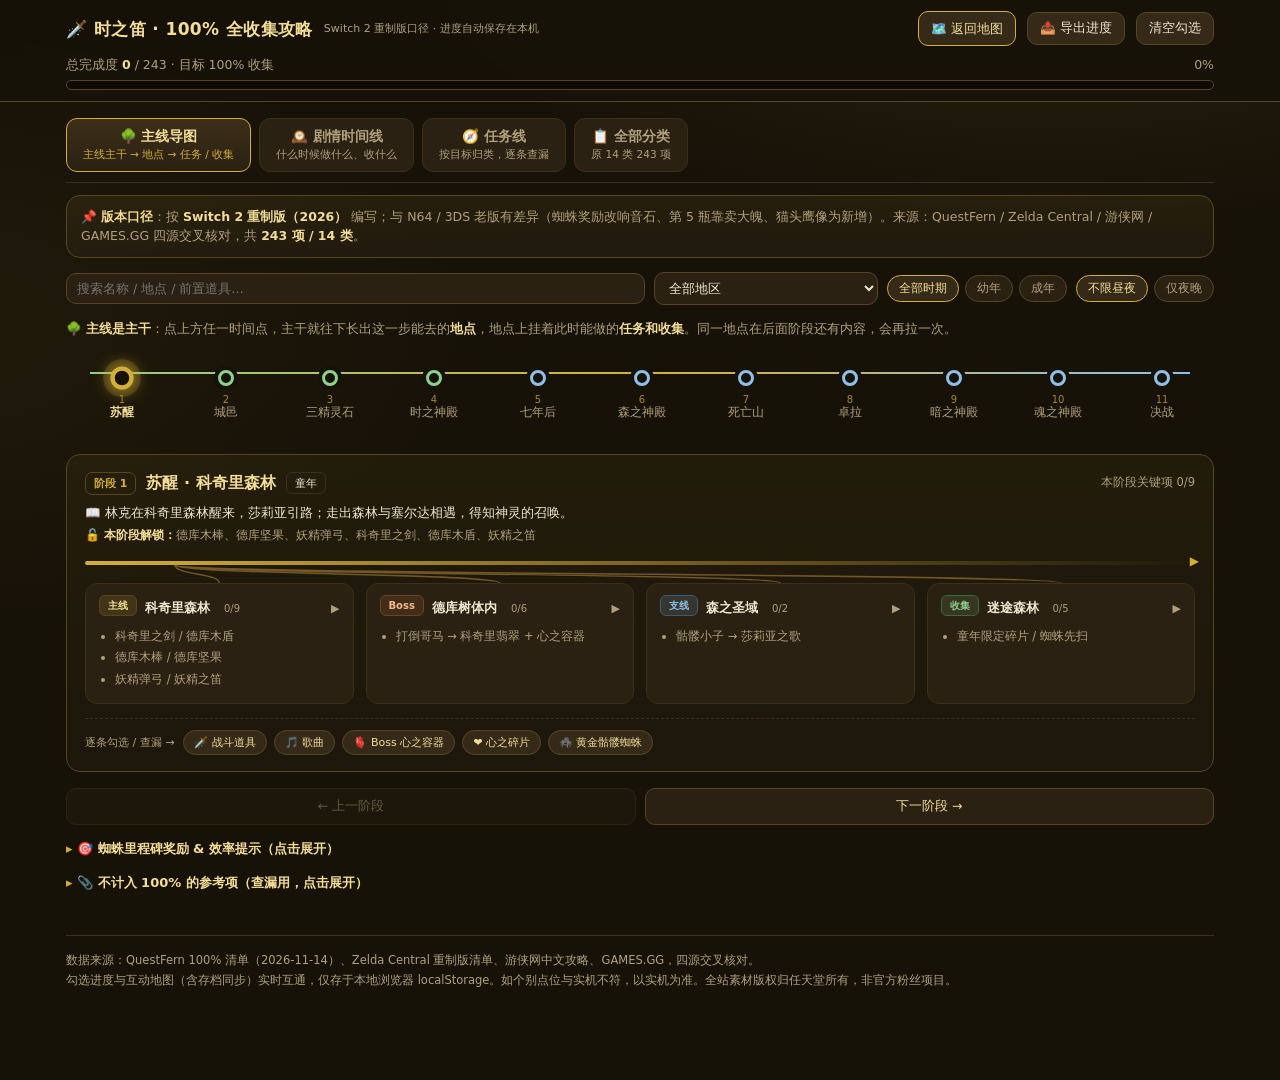
==== commit d291be99: "feat(guide): Phase 1 core pin guides (170), 230 PIN_MAP & bidirectional sync" ====
--- a/app/guide.html
+++ b/app/guide.html
@@ -148,6 +148,10 @@
   .mg-locimg .pin::before{content:"";position:absolute;left:50%;top:50%;width:15px;height:15px;transform:translate(-50%,-50%);background:var(--gold);border:2px solid #171208;border-radius:50%;box-shadow:0 0 0 2px var(--gold2),0 0 10px rgba(212,175,55,.8)}
   .mg-locimg .pin::after{content:"";position:absolute;left:50%;top:50%;width:5px;height:5px;transform:translate(-50%,-50%);background:#171208;border-radius:50%;z-index:2}
   .mg-locimg .lbl{position:absolute;left:6px;top:6px;line-height:1.3;font-size:10px;color:var(--gold2);background:rgba(23,18,8,.88);border:1px solid var(--line);border-radius:6px;padding:2px 7px}
+  .mg-locimg .mapjump{position:absolute;right:6px;bottom:6px;line-height:1.3;font-size:10.5px;color:#171208;background:var(--gold);border:1px solid var(--gold2);border-radius:6px;padding:3px 8px;text-decoration:none;font-weight:700}
+  .mg-locimg .mapjump:hover{background:var(--gold2)}
+  .card-mapjump{display:inline-flex;align-items:center;gap:3px;font-size:10.5px;color:var(--gold2);border:1px solid var(--line);border-radius:6px;padding:1px 7px;text-decoration:none;background:rgba(212,175,55,.08);margin-left:auto}
+  .card-mapjump:hover{border-color:var(--gold);background:rgba(212,175,55,.2)}
   .mg-locimg img.broken{display:none}
   .mg-lines{position:absolute;inset:0;width:100%;height:100%;pointer-events:none;z-index:1;overflow:visible}
   .mg-jump{margin-top:14px;border-top:1px dashed var(--line2);padding-top:11px;display:flex;flex-wrap:wrap;gap:7px;align-items:center}
@@ -304,7 +308,7 @@
 
   <footer>
     数据来源：QuestFern 100% 清单（2026-11-14）、Zelda Central 重制版清单、游侠网中文攻略、GAMES.GG，四源交叉核对。<br>
-    勾选进度仅存于当前浏览器 localStorage，与地图进度相互独立。如个别点位与实机不符，以实机为准。全站素材版权归任天堂所有，非官方粉丝项目。
+    勾选进度与互动地图（含存档同步）实时互通，仅存于本地浏览器 localStorage。如个别点位与实机不符，以实机为准。全站素材版权归任天堂所有，非官方粉丝项目。
   </footer>
 </div>
 
@@ -313,16 +317,56 @@
 const TRACKS=[{"id": "heart", "name": "心之容器线", "icon": "❤️", "desc": "4 片心之碎片拼 1 心，8 座迷宫 Boss 各给 1 个，凑满 20 心上限。", "cats": ["heart-piece", "boss-container"]}, {"id": "token", "name": "讨伐证明线", "icon": "🕷️", "desc": "100 只黄金骷髅蜘蛛，打死要捡代币。累计可换钱包、响音石、心碎、金卢比。", "cats": ["skulltula"]}, {"id": "story", "name": "主线剧情线", "icon": "📜", "desc": "跟着剧情自然拿到：精灵石勋章、13 首歌曲、关键道具与剑盾服靴。", "cats": ["stone-medal", "song", "item", "equipment"]}, {"id": "capacity", "name": "成长强化线", "icon": "📈", "desc": "钱包、炸弹袋、箭袋、鳞片、手套等容量与力气升级，多为小游戏 / 购买。", "cats": ["upgrade"]}, {"id": "side", "name": "支线任务线", "icon": "🎯", "desc": "靠跑腿、小游戏、交易、大妖精奉献获得的奖励与瓶子、面具、大魄。", "cats": ["bottle", "fairy", "mask", "poe", "other"]}, {"id": "challenge", "name": "挑战试炼线", "icon": "🏆", "desc": "通关前后的高阶挑战：万魔殿石像 / 银像 / 金像三连战。", "cats": ["owl"]}];
 const PHASES=[{"id": "p0", "no": 1, "era": "child", "title": "苏醒 · 科奇里森林", "story": "林克在科奇里森林醒来，莎莉亚引路；走出森林与塞尔达相遇，得知神灵的召唤。", "unlock": "德库木棒、德库坚果、妖精弹弓、科奇里之剑、德库木盾、妖精之笛", "todos": ["敲开德库树进洞，打倒哥马拿翡翠与心之容器", "迷途森林找骷髅小子学莎莉亚之歌", "童年限定：森林一带的碎片与蜘蛛先扫"], "cats": ["item", "song", "boss-container", "heart-piece", "skulltula"], "key_ids": ["item-1", "item-2", "item-3", "item-4", "equipment-1", "equipment-5", "song-3", "boss-container-1", "stone-medal-1"]}, {"id": "p1", "no": 2, "era": "child", "title": "城邑 · 海拉鲁平原", "story": "初到城邑，塞尔达逃离城堡；英帕授予摇篮曲，得知需要三颗精灵石。", "unlock": "时之笛、塞尔达摇篮曲、时之歌；炸弹鼠、射击场等小游戏", "todos": ["夜晚逛城邑与平原，捡露天蜘蛛（太阳之歌切夜）", "面具店借面具跑腿交易", "城邑射击场 / 炸弹鼠保龄球拿容量升级"], "cats": ["song", "item", "upgrade", "mask", "heart-piece", "skulltula"], "key_ids": ["item-5", "song-1", "song-5", "item-7", "upgrade-4", "upgrade-5"]}, {"id": "p2", "no": 3, "era": "child", "title": "三精灵石 · 童年最后一站", "story": "死亡山、卓拉领地、加卜加卜腹中拿齐三石；此时是清童年收集的最后机会。", "unlock": "炸弹袋、回旋镖、魔法豆、鼓隆手环、鼓隆红宝石、卓拉蓝宝石", "todos": ["多东哥洞窟与加卜加卜各拿一颗精灵石 + 心容器", "死亡山、卓拉河、海利亚湖、格鲁德谷的童年碎片 / 蜘蛛", "魔法豆幼年先种下，成年才长藤——别漏", "井底拿真实眼镜"], "cats": ["stone-medal", "boss-container", "item", "heart-piece", "skulltula", "upgrade"], "key_ids": ["item-6", "item-8", "item-9", "item-10", "stone-medal-2", "stone-medal-3", "boss-container-2", "boss-container-3", "upgrade-14"]}, {"id": "p3", "no": 4, "era": "child", "title": "时之神殿 · 拔出大师剑", "story": "集齐三精灵石，将剑插入剑座，林克长大成人，时光流逝七年。", "unlock": "大师之剑（成年形态开启）", "todos": ["拔剑前再回头确认童年限定项已清完", "记忆点：时之神殿可插回 / 拔出剑来回切换时代"], "cats": ["equipment"], "key_ids": ["equipment-2"]}, {"id": "p4", "no": 5, "era": "adult", "title": "七年后 · 归来", "story": "成年林克回到时之神殿见到塞尔达，得知加侬多夫的阴谋，希克开始指引。", "unlock": "光之勋章、钩索（墓地丹培赛跑）、希克传送曲", "todos": ["墓地丹培赛跑首胜拿钩索，成年收集的关键道具", "成年形态重新扫一遍屋顶 / 高处的蜘蛛与碎片", "时之神殿学光之前奏曲"], "cats": ["stone-medal", "item", "song", "skulltula", "heart-piece"], "key_ids": ["stone-medal-4", "item-11", "song-12", "song-6"]}, {"id": "p5", "no": 6, "era": "adult", "title": "森之神殿", "story": "穿过迷途森林的腐化，进入森之神殿。", "unlock": "妖精之弓、森之勋章、心之容器", "todos": ["打倒幻影加侬拿勋章与心容器", "稻草人之歌：幼年编曲、成年再吹，开钩索支点", "神殿内 5 只蜘蛛顺手收"], "cats": ["boss-container", "stone-medal", "item", "skulltula"], "key_ids": ["boss-container-4", "stone-medal-5", "item-13", "song-7"]}, {"id": "p6", "no": 7, "era": "adult", "title": "死亡山 · 火之神殿", "story": "登顶死亡火山，灼热之中攻略火之神殿。", "unlock": "万吨锤、鼓隆服、火之勋章、心之容器、火之波丽露舞曲", "todos": ["打倒瓦尔巴基亚", "死亡山火山口成年大妖精泉（奉献 200）", "鼓隆城 / 火山口的成年蜘蛛与碎片"], "cats": ["boss-container", "stone-medal", "item", "equipment", "fairy", "skulltula"], "key_ids": ["boss-container-5", "stone-medal-6", "item-14", "equipment-8", "song-8"]}, {"id": "p7", "no": 8, "era": "adult", "title": "卓拉 · 冰之洞窟 · 水之神殿", "story": "冰封的卓拉领地，解冻并深入水之神殿。", "unlock": "卓拉服、重铁靴、长钩索、水之勋章、心之容器、水之小夜曲", "todos": ["冰之洞窟通关后卓拉王赠卓拉服", "打倒魔发拿长钩索，开启大量成年高处点位", "卓拉之泉第 100 只蜘蛛留到配合响音石收"], "cats": ["boss-container", "stone-medal", "item", "equipment", "skulltula"], "key_ids": ["boss-container-6", "stone-medal-7", "item-12", "equipment-9", "equipment-10", "song-9"]}, {"id": "p8", "no": 9, "era": "adult", "title": "暗之神殿 · 卡卡利科", "story": "影子世界的暗之神殿，真实之镜是通关关键。", "unlock": "浮空靴、暗之勋章、心之容器、暗之梦幻曲", "todos": ["打倒崩鼓崩鼓", "拿到真实眼镜 / 真实面具后回头查漏隐藏点位", "夜晚卡卡利科屋顶蜘蛛"], "cats": ["boss-container", "stone-medal", "equipment", "song", "mask", "skulltula"], "key_ids": ["boss-container-7", "stone-medal-8", "equipment-11", "song-10"]}, {"id": "p9", "no": 10, "era": "adult", "title": "魂之神殿 · 格鲁德沙漠", "story": "幻影沙漠与巨大邪神像，灵魂的神殿考验勇气。", "unlock": "镜盾、魂之勋章、心之容器、魂之慰灵曲、格鲁德许可证、银手套（童年线）", "todos": ["打倒双子妖婆", "格鲁德要塞救木匠拿许可证，开马上射箭", "插回大师剑变童年，去魂之神殿拿银手套再变回"], "cats": ["boss-container", "stone-medal", "equipment", "item", "song", "other", "upgrade"], "key_ids": ["boss-container-8", "stone-medal-9", "equipment-7", "item-17", "song-11"]}, {"id": "p10", "no": 11, "era": "adult", "title": "决战 · 加侬多夫城堡", "story": "六勋章齐备，攻入加侬多夫城堡迎来决战。", "unlock": "光箭、金手套；城堡附近最终大妖精泉（500 卢比，伤害减半）", "todos": ["决战前先拿光箭与金手套，补满大妖精强化", "通关解锁万魔殿金像试炼"], "cats": ["item", "upgrade", "fairy", "owl"], "key_ids": ["item-17", "upgrade-16", "fairy-6", "owl-3"]}, {"id": "p11", "no": 12, "era": "both", "title": "100% 补完 · 查漏收尾", "story": "主线通关后，回头把散落海拉鲁的收集凑齐。", "unlock": "响音石（20 枚蜘蛛）辅助找剩余蜘蛛；稻草人支点、魔法豆藤已就位", "todos": ["黄金蜘蛛凑满 100（野外多需夜晚 / 软土倒虫）", "心之碎片凑满 36 片", "大魄 10 只卖幽灵商店换第 5 个瓶子", "6 座大妖精泉奉献、面具交易链、容量升级、万魔殿三连战"], "cats": ["skulltula", "heart-piece", "poe", "fairy", "mask", "bottle", "upgrade", "owl", "other"], "key_ids": []}];
 const PHASE_LOCS={"p0": [{"n": "科奇里森林", "k": "main", "v": ["科奇里之剑 / 德库木盾", "德库木棒 / 德库坚果", "妖精弹弓 / 妖精之笛"], "items": ["equipment-1", "equipment-5", "item-1", "item-2", "item-3", "item-4", "skulltula-15", "skulltula-16", "skulltula-46"]}, {"n": "德库树体内", "k": "boss", "v": ["打倒哥马 → 科奇里翡翠 + 心之容器"], "items": ["boss-container-1", "stone-medal-1", "skulltula-1", "skulltula-2", "skulltula-3", "skulltula-4"]}, {"n": "森之圣域", "k": "side", "v": ["骷髅小子 → 莎莉亚之歌"], "items": ["song-3", "skulltula-48"]}, {"n": "迷途森林", "k": "col", "v": ["童年限定碎片 / 蜘蛛先扫"], "items": ["heart-piece-7", "heart-piece-8", "skulltula-17", "skulltula-18", "skulltula-47"]}], "p1": [{"n": "海拉鲁城堡中庭", "k": "main", "v": ["英帕 → 塞尔达摇篮曲"], "items": ["song-1"]}, {"n": "城邑", "k": "side", "v": ["塞尔达留言 → 时之歌", "借面具跑腿交易", "射击场 / 炸弹鼠 → 容量升级"], "items": ["song-5", "item-5", "mask-1", "mask-2", "mask-3", "mask-4", "upgrade-4", "upgrade-5", "skulltula-6"]}, {"n": "海拉鲁平原", "k": "col", "v": ["夜晚露天蜘蛛（太阳之歌切夜）"], "items": ["skulltula-5", "skulltula-27", "skulltula-55", "heart-piece-14", "heart-piece-25"]}], "p2": [{"n": "多东哥洞窟", "k": "boss", "v": ["打多东哥王 → 鼓隆红宝石 + 心容器"], "items": ["boss-container-2", "stone-medal-2", "skulltula-20", "skulltula-21", "skulltula-22", "skulltula-23", "skulltula-56"]}, {"n": "加卜加卜腹中", "k": "boss", "v": ["打啪哩内德 → 卓拉蓝宝石 + 心容器", "炸弹袋 / 回旋镖 / 魔法豆"], "items": ["boss-container-3", "stone-medal-3", "item-6", "item-8", "item-9", "skulltula-33", "skulltula-34", "skulltula-35", "skulltula-36"], "tip": "魔法豆幼年先种、成年才长藤——别漏"}, {"n": "死亡山·卓拉河·海利亚湖·格鲁德谷", "k": "col", "v": ["童年碎片 / 蜘蛛全扫"], "items": ["heart-piece-26", "heart-piece-15", "heart-piece-16", "heart-piece-31", "heart-piece-32", "heart-piece-23", "heart-piece-24", "heart-piece-4", "heart-piece-5", "skulltula-19", "skulltula-24", "skulltula-28", "skulltula-29", "skulltula-66", "skulltula-67", "skulltula-30", "skulltula-31", "skulltula-43", "skulltula-78", "skulltula-41", "skulltula-42", "skulltula-87", "skulltula-88"]}, {"n": "井底", "k": "side", "v": ["真实眼镜"], "items": ["item-10", "skulltula-79", "skulltula-80", "skulltula-81"]}], "p3": [{"n": "时之神殿", "k": "main", "v": ["集齐三石插剑 → 大师之剑", "拔剑前确认童年限定项已清完"], "items": ["equipment-2"], "tip": "拔剑前回头确认童年限定项已清完"}], "p4": [{"n": "时之神殿", "k": "main", "v": ["见塞尔达、希克指引", "光之勋章 / 光之前奏曲"], "items": ["stone-medal-4", "song-12"]}, {"n": "墓地 · 丹培赛跑", "k": "side", "v": ["丹培赛跑首胜 → 钩索"], "items": ["item-11", "heart-piece-20", "heart-piece-1", "heart-piece-2", "heart-piece-18"]}, {"n": "海拉鲁全境", "k": "col", "v": ["成年形态重扫屋顶 / 高处蜘蛛与碎片"], "items": [], "tip": "泛指全境高处点位，逐项见「全部分类」视图按地区筛查"}], "p5": [{"n": "森之神殿", "k": "boss", "v": ["打幻影加侬 → 森之勋章 + 心容器", "妖精之弓 / 神殿内 5 蜘蛛"], "items": ["boss-container-4", "stone-medal-5", "item-13", "skulltula-49", "skulltula-50", "skulltula-51", "skulltula-52", "skulltula-53"]}, {"n": "迷途森林", "k": "side", "v": ["稻草人之歌：幼年编曲、成年吹 → 开钩索支点"], "items": ["song-13"]}], "p6": [{"n": "火之神殿", "k": "boss", "v": ["打瓦尔巴基亚 → 火之勋章 + 心容器", "万吨锤 / 鼓隆服 / 火之波丽露"], "items": ["boss-container-5", "stone-medal-6", "item-14", "equipment-8", "song-8", "skulltula-59", "skulltula-60", "skulltula-61", "skulltula-62", "skulltula-63"]}, {"n": "死亡山火山口", "k": "col", "v": ["成年蜘蛛 / 碎片", "大妖精泉奉献 200"], "items": ["heart-piece-11", "heart-piece-27", "heart-piece-29", "skulltula-26", "skulltula-58", "fairy-4"]}, {"n": "鼓隆城", "k": "col", "v": ["成年蜘蛛 / 碎片"], "items": ["heart-piece-10", "skulltula-25", "skulltula-57"]}], "p7": [{"n": "冰之洞窟", "k": "main", "v": ["通关 → 卓拉王赠卓拉服"], "items": ["equipment-9", "skulltula-69", "skulltula-70", "skulltula-71"]}, {"n": "水之神殿", "k": "boss", "v": ["打魔发 → 水之勋章 + 心容器", "重铁靴 / 长钩索 / 水之小夜曲"], "items": ["boss-container-6", "stone-medal-7", "equipment-10", "item-12", "song-9", "skulltula-73", "skulltula-74", "skulltula-75", "skulltula-76", "skulltula-77"]}, {"n": "卓拉之泉", "k": "col", "v": ["第 100 只蜘蛛留到拿响音石后收"], "items": ["skulltula-32", "skulltula-37", "skulltula-100", "heart-piece-28", "heart-piece-30", "fairy-3"]}], "p8": [{"n": "暗之神殿", "k": "boss", "v": ["打崩鼓崩鼓 → 暗之勋章 + 心容器", "浮空靴 / 暗之梦幻曲"], "items": ["boss-container-7", "stone-medal-8", "equipment-11", "song-10", "skulltula-82", "skulltula-83", "skulltula-84", "skulltula-85", "skulltula-86"]}, {"n": "卡卡利科村", "k": "col", "v": ["夜晚屋顶蜘蛛", "拿真实眼镜 / 面具后回头查漏"], "items": ["skulltula-9", "skulltula-10", "skulltula-11", "skulltula-12", "skulltula-13", "skulltula-44", "heart-piece-12", "heart-piece-21", "heart-piece-22"]}], "p9": [{"n": "魂之神殿", "k": "boss", "v": ["打双子妖婆 → 魂之勋章 + 心容器", "镜盾 / 魂之慰灵曲"], "items": ["boss-container-8", "stone-medal-9", "equipment-7", "song-11", "skulltula-94", "skulltula-95", "skulltula-96", "skulltula-98", "skulltula-99"]}, {"n": "格鲁德要塞", "k": "side", "v": ["救木匠 → 许可证 / 马上射箭"], "items": ["other-3", "skulltula-89", "skulltula-90", "heart-piece-34", "heart-piece-35"]}, {"n": "魂之神殿（童年）", "k": "side", "v": ["插回大师剑变童年 → 银手套"], "items": ["upgrade-15"]}], "p10": [{"n": "加侬多夫城堡", "k": "main", "v": ["光箭 / 金手套", "六勋章齐 → 决战"], "items": ["item-17", "upgrade-16", "skulltula-45"]}, {"n": "城堡附近泉", "k": "side", "v": ["大妖精泉奉献 500 → 伤害减半"], "items": ["fairy-6"]}, {"n": "万魔殿", "k": "side", "v": ["通关解锁金像试炼"], "items": ["owl-3"]}], "p11": [{"n": "全海拉鲁", "k": "col", "v": ["蜘蛛凑满 100（夜晚 / 软土倒虫）", "心之碎片凑满 36"], "items": [], "tip": "这是查漏收尾阶段，具体点位见「全部分类」视图按地区筛查"}, {"n": "城邑幽灵商店", "k": "side", "v": ["大魄 10 只 → 换第 5 瓶"], "items": ["bottle-5", "poe-1", "poe-2", "poe-3", "poe-4", "poe-5", "poe-6", "poe-7", "poe-8", "poe-9", "poe-10"]}, {"n": "6 座大妖精泉", "k": "side", "v": ["全部奉献开启"], "items": ["fairy-1", "fairy-2", "fairy-3", "fairy-4", "fairy-5", "fairy-6"]}, {"n": "面具 / 容量", "k": "side", "v": ["面具交易链 / 容量升级"], "items": ["mask-1", "mask-2", "mask-3", "mask-4", "mask-5", "upgrade-1", "upgrade-2", "upgrade-3", "upgrade-4", "upgrade-5", "upgrade-6", "upgrade-7", "upgrade-8", "upgrade-9", "upgrade-10", "upgrade-11", "upgrade-12", "upgrade-13", "upgrade-14", "upgrade-15", "upgrade-16"]}, {"n": "万魔殿", "k": "side", "v": ["石像 → 银像 → 金像三连战"], "items": ["owl-1", "owl-2", "owl-3"]}]};
-const PIN_IMAGES={"heart-piece-1": {"x": 75.0, "y": 42.0, "img": "assets/maps/field/Graveyard_Child_00.webp", "area": "卡卡利科墓地", "pinId": "HP-10"}, "heart-piece-2": {"x": 82.0, "y": 65.0, "img": "assets/maps/field/KakarikoVillage_Child_00.webp", "area": "卡卡利科村", "pinId": "HP-09"}, "heart-piece-3": {"x": 39.5, "y": 54.0, "img": "assets/maps/field/LonLonRanch_Child_00.webp", "area": "隆隆牧场", "pinId": "HP-32"}, "heart-piece-4": {"x": 42.0, "y": 72.0, "img": "assets/maps/field/GerudoValley_Child_00.webp", "area": "格鲁德峡谷", "pinId": "HP-28"}, "heart-piece-5": {"x": 45.0, "y": 48.0, "img": "assets/maps/field/GerudoValley_Child_00.webp", "area": "格鲁德峡谷", "pinId": "HP-27"}, "heart-piece-6": {"x": 88.0, "y": 38.0, "img": "assets/maps/field/LakeHylia_Child_00.webp", "area": "海利亚湖", "pinId": "HP-24"}, "heart-piece-7": {"x": 71.5, "y": 63.8, "img": "assets/maps/field/KokiriForest_Child_00.webp", "area": "科吉里森林", "pinId": "HP-02"}, "heart-piece-8": {"x": 72.8, "y": 68.2, "img": "assets/maps/field/KokiriForest_Child_00.webp", "area": "科吉里森林", "pinId": "HP-01"}, "heart-piece-9": {"x": 72.0, "y": 65.0, "img": "assets/maps/field/Market_Child_00.webp", "area": "城下町集市", "pinId": "HP-33"}, "heart-piece-10": {"x": 52.0, "y": 55.0, "img": "assets/maps/field/GoronCity_Child_00.webp", "area": "哥隆城", "pinId": "HP-14"}, "heart-piece-11": {"x": 38.0, "y": 45.0, "img": "assets/maps/field/DeathMountainCrater_Child_00.webp", "area": "死亡山火山口", "pinId": "HP-15"}, "heart-piece-12": {"x": 76.0, "y": 35.0, "img": "assets/maps/field/KakarikoVillage_Child_00.webp", "area": "卡卡利科村", "pinId": "HP-07"}, "heart-piece-13": {"x": 68.0, "y": 35.0, "img": "assets/maps/field/Market_Child_00.webp", "area": "城下町集市", "pinId": "HP-34"}, "heart-piece-15": {"x": 35.0, "y": 48.0, "img": "assets/maps/field/ZoraRiver_Child_00.webp", "area": "佐拉河", "pinId": "HP-17"}, "heart-piece-16": {"x": 85.0, "y": 45.0, "img": "assets/maps/field/ZoraRiver_Child_00.webp", "area": "佐拉河", "pinId": "HP-18"}, "heart-piece-17": {"x": 48.0, "y": 58.0, "img": "assets/maps/field/ZoraDomain_Child_00.webp", "area": "佐拉族领地", "pinId": "HP-21"}, "heart-piece-18": {"x": 45.0, "y": 28.0, "img": "assets/maps/field/Graveyard_Adult_00.webp", "area": "卡卡利科墓地", "pinId": "HP-11"}, "heart-piece-20": {"x": 35.0, "y": 38.0, "img": "assets/maps/field/Graveyard_Adult_00.webp", "area": "卡卡利科墓地", "pinId": "HP-12"}, "heart-piece-21": {"x": 48.0, "y": 42.0, "img": "assets/maps/field/KakarikoVillage_Adult_00.webp", "area": "卡卡利科村", "pinId": "HP-08"}, "heart-piece-24": {"x": 28.0, "y": 35.0, "img": "assets/maps/field/LakeHylia_Adult_00.webp", "area": "海利亚湖", "pinId": "HP-25"}, "heart-piece-26": {"x": 48.0, "y": 52.0, "img": "assets/maps/field/DeathMountainTrail_Child_00.webp", "area": "死亡山山道", "pinId": "HP-13"}, "heart-piece-27": {"x": 54.0, "y": 52.0, "img": "assets/maps/field/DeathMountainCrater_Adult_00.webp", "area": "死亡山火山口", "pinId": "HP-16"}, "heart-piece-28": {"x": 42.0, "y": 62.0, "img": "assets/maps/field/ZoraFountain_Adult_00.webp", "area": "佐拉之泉", "pinId": "HP-22"}, "heart-piece-30": {"x": 48.0, "y": 75.0, "img": "assets/maps/field/ZoraFountain_Adult_00.webp", "area": "佐拉之泉", "pinId": "HP-23"}, "heart-piece-31": {"x": 58.0, "y": 42.0, "img": "assets/maps/field/ZoraRiver_Child_00.webp", "area": "佐拉河", "pinId": "HP-19"}, "heart-piece-32": {"x": 58.0, "y": 46.0, "img": "assets/maps/field/ZoraRiver_Child_00.webp", "area": "佐拉河", "pinId": "HP-20"}, "heart-piece-33": {"x": 32.0, "y": 35.0, "img": "assets/maps/field/Market_Child_00.webp", "area": "城下町集市", "pinId": "HP-35"}, "heart-piece-34": {"x": 42.0, "y": 32.0, "img": "assets/maps/field/GerudoFortress_Adult_00.webp", "area": "格鲁德要塞", "pinId": "HP-29"}, "heart-piece-35": {"x": 78.0, "y": 62.0, "img": "assets/maps/field/GerudoFortress_Adult_00.webp", "area": "格鲁德要塞", "pinId": "HP-30"}, "heart-piece-36": {"x": 62.0, "y": 42.0, "img": "assets/maps/field/DesertColossus_Adult_00.webp", "area": "沙漠巨像", "pinId": "HP-31"}, "fairy-1": {"x": 35.0, "y": 15.0, "img": "assets/maps/field/DeathMountainTrail_Child_00.webp", "area": "死亡山山道", "pinId": "GF-02"}, "fairy-2": {"x": 68.0, "y": 38.0, "img": "assets/maps/field/HyruleCastle_Child_00.webp", "area": "海拉鲁城堡", "pinId": "GF-01"}, "fairy-3": {"x": 78.0, "y": 35.0, "img": "assets/maps/field/ZoraFountain_Child_00.webp", "area": "佐拉之泉", "pinId": "GF-03"}, "fairy-4": {"x": 25.0, "y": 35.0, "img": "assets/maps/field/DeathMountainCrater_Adult_00.webp", "area": "死亡山火山口", "pinId": "GF-04"}, "fairy-5": {"x": 35.0, "y": 25.0, "img": "assets/maps/field/DesertColossus_Adult_00.webp", "area": "沙漠巨像", "pinId": "GF-05"}, "fairy-6": {"x": 75.0, "y": 22.0, "img": "assets/maps/field/HyruleCastle_Child_00.webp", "area": "海拉鲁城堡", "pinId": "GF-06"}, "poe-1": {"x": 43.5, "y": 36.5, "img": "assets/maps/field/HyruleField_Adult_00.webp", "area": "海拉鲁平原", "pinId": "POE-01"}, "poe-2": {"x": 46.2, "y": 45.0, "img": "assets/maps/field/HyruleField_Adult_00.webp", "area": "海拉鲁平原", "pinId": "POE-02"}, "poe-3": {"x": 41.0, "y": 52.0, "img": "assets/maps/field/HyruleField_Adult_00.webp", "area": "海拉鲁平原", "pinId": "POE-10"}, "poe-4": {"x": 37.0, "y": 58.0, "img": "assets/maps/field/HyruleField_Adult_00.webp", "area": "海拉鲁平原", "pinId": "POE-04"}, "poe-5": {"x": 32.5, "y": 46.5, "img": "assets/maps/field/HyruleField_Adult_00.webp", "area": "海拉鲁平原", "pinId": "POE-08"}, "poe-6": {"x": 36.5, "y": 48.5, "img": "assets/maps/field/HyruleField_Adult_00.webp", "area": "海拉鲁平原", "pinId": "POE-03"}, "poe-7": {"x": 49.0, "y": 42.0, "img": "assets/maps/field/HyruleField_Adult_00.webp", "area": "海拉鲁平原", "pinId": "POE-09"}, "poe-8": {"x": 43.0, "y": 66.5, "img": "assets/maps/field/HyruleField_Adult_00.webp", "area": "海拉鲁平原", "pinId": "POE-05"}, "poe-9": {"x": 52.5, "y": 62.0, "img": "assets/maps/field/HyruleField_Adult_00.webp", "area": "海拉鲁平原", "pinId": "POE-06"}, "poe-10": {"x": 55.0, "y": 48.0, "img": "assets/maps/field/HyruleField_Adult_00.webp", "area": "海拉鲁平原", "pinId": "POE-07"}, "bottle-2": {"x": 68.0, "y": 55.0, "img": "assets/maps/field/KakarikoVillage_Child_00.webp", "area": "卡卡利科村", "pinId": "BT-02"}, "bottle-3": {"x": 38.2, "y": 53.0, "img": "assets/maps/field/LonLonRanch_Child_00.webp", "area": "隆隆牧场", "pinId": "BT-01"}, "bottle-4": {"x": 65.0, "y": 52.0, "img": "assets/maps/field/LakeHylia_Child_00.webp", "area": "海利亚湖", "pinId": "BT-03"}, "bottle-5": {"x": 48.0, "y": 82.0, "img": "assets/maps/field/Market_Adult_00.webp", "area": "城下町集市", "pinId": "BT-04"}, "skulltula-15": {"x": 73.8, "y": 71.0, "img": "assets/maps/field/KokiriForest_Child_00.webp", "area": "科吉里森林", "pinId": "GS-01"}, "skulltula-16": {"x": 72.2, "y": 70.2, "img": "assets/maps/field/KokiriForest_Child_00.webp", "area": "科吉里森林", "pinId": "GS-02"}, "skulltula-46": {"x": 74.5, "y": 68.5, "img": "assets/maps/field/KokiriForest_Adult_00.webp", "area": "科吉里森林", "pinId": "GS-03"}, "skulltula-17": {"x": 68.5, "y": 63.5, "img": "assets/maps/field/LostWood_Child_00.webp", "area": "迷失森林", "pinId": "GS-04"}, "skulltula-18": {"x": 67.2, "y": 61.2, "img": "assets/maps/field/LostWood_Child_00.webp", "area": "迷失森林", "pinId": "GS-05"}, "skulltula-47": {"x": 69.0, "y": 60.5, "img": "assets/maps/field/LostWood_Adult_00.webp", "area": "迷失森林", "pinId": "GS-06"}, "skulltula-48": {"x": 62.8, "y": 58.5, "img": "assets/maps/field/SacredForestMeadow_Child_00.webp", "area": "圣域森林草原", "pinId": "GS-07"}, "skulltula-9": {"x": 65.0, "y": 70.0, "img": "assets/maps/field/KakarikoVillage_Child_00.webp", "area": "卡卡利科村", "pinId": "GS-09"}, "skulltula-10": {"x": 35.0, "y": 58.0, "img": "assets/maps/field/KakarikoVillage_Child_00.webp", "area": "卡卡利科村", "pinId": "GS-10"}, "skulltula-11": {"x": 58.0, "y": 44.0, "img": "assets/maps/field/KakarikoVillage_Child_00.webp", "area": "卡卡利科村", "pinId": "GS-11"}, "skulltula-12": {"x": 85.0, "y": 56.0, "img": "assets/maps/field/KakarikoVillage_Child_00.webp", "area": "卡卡利科村", "pinId": "GS-12"}, "skulltula-13": {"x": 48.0, "y": 62.0, "img": "assets/maps/field/KakarikoVillage_Child_00.webp", "area": "卡卡利科村", "pinId": "GS-13"}, "skulltula-44": {"x": 82.0, "y": 72.0, "img": "assets/maps/field/KakarikoVillage_Adult_00.webp", "area": "卡卡利科村", "pinId": "GS-14"}, "skulltula-14": {"x": 44.0, "y": 62.0, "img": "assets/maps/field/Graveyard_Child_00.webp", "area": "卡卡利科墓地", "pinId": "GS-15"}, "skulltula-40": {"x": 52.0, "y": 35.0, "img": "assets/maps/field/Graveyard_Child_00.webp", "area": "卡卡利科墓地", "pinId": "GS-16"}, "skulltula-19": {"x": 68.0, "y": 28.0, "img": "assets/maps/field/DeathMountainTrail_Child_00.webp", "area": "死亡山山道", "pinId": "GS-17"}, "skulltula-24": {"x": 52.0, "y": 82.0, "img": "assets/maps/field/DeathMountainTrail_Child_00.webp", "area": "死亡山山道", "pinId": "GS-18"}, "skulltula-25": {"x": 80.0, "y": 42.0, "img": "assets/maps/field/GoronCity_Child_00.webp", "area": "哥隆城", "pinId": "GS-20"}, "skulltula-57": {"x": 72.0, "y": 35.0, "img": "assets/maps/field/GoronCity_Adult_00.webp", "area": "哥隆城", "pinId": "GS-21"}, "skulltula-26": {"x": 28.0, "y": 65.0, "img": "assets/maps/field/DeathMountainCrater_Child_00.webp", "area": "死亡山火山口", "pinId": "GS-22"}, "skulltula-58": {"x": 32.0, "y": 38.0, "img": "assets/maps/field/DeathMountainCrater_Child_00.webp", "area": "死亡山火山口", "pinId": "GS-23"}, "skulltula-28": {"x": 25.0, "y": 36.0, "img": "assets/maps/field/ZoraRiver_Child_00.webp", "area": "佐拉河", "pinId": "GS-24"}, "skulltula-29": {"x": 56.0, "y": 68.0, "img": "assets/maps/field/ZoraRiver_Child_00.webp", "area": "佐拉河", "pinId": "GS-25"}, "skulltula-66": {"x": 77.0, "y": 42.5, "img": "assets/maps/field/ZoraRiver_Adult_00.webp", "area": "佐拉河", "pinId": "GS-26"}, "skulltula-68": {"x": 85.0, "y": 46.0, "img": "assets/maps/field/ZoraDomain_Adult_00.webp", "area": "佐拉族领地", "pinId": "GS-27"}, "skulltula-32": {"x": 81.5, "y": 36.5, "img": "assets/maps/field/ZoraFountain_Child_00.webp", "area": "佐拉之泉", "pinId": "GS-28"}, "skulltula-37": {"x": 38.0, "y": 55.0, "img": "assets/maps/field/ZoraFountain_Child_00.webp", "area": "佐拉之泉", "pinId": "GS-29"}, "skulltula-100": {"x": 68.0, "y": 42.0, "img": "assets/maps/field/ZoraFountain_Adult_00.webp", "area": "佐拉之泉", "pinId": "GS-30"}, "skulltula-30": {"x": 82.0, "y": 58.0, "img": "assets/maps/field/LakeHylia_Child_00.webp", "area": "海利亚湖", "pinId": "GS-31"}, "skulltula-31": {"x": 24.0, "y": 58.0, "img": "assets/maps/field/LakeHylia_Child_00.webp", "area": "海利亚湖", "pinId": "GS-32"}, "skulltula-43": {"x": 72.0, "y": 68.0, "img": "assets/maps/field/LakeHylia_Child_00.webp", "area": "海利亚湖", "pinId": "GS-33"}, "skulltula-78": {"x": 42.5, "y": 82.0, "img": "assets/maps/field/LakeHylia_Adult_00.webp", "area": "海利亚湖", "pinId": "GS-34"}, "skulltula-8": {"x": 38.8, "y": 52.2, "img": "assets/maps/field/LonLonRanch_Child_00.webp", "area": "隆隆牧场", "pinId": "GS-36"}, "skulltula-38": {"x": 37.8, "y": 54.5, "img": "assets/maps/field/LonLonRanch_Child_00.webp", "area": "隆隆牧场", "pinId": "GS-37"}, "skulltula-39": {"x": 40.2, "y": 53.5, "img": "assets/maps/field/LonLonRanch_Child_00.webp", "area": "隆隆牧场", "pinId": "GS-38"}, "skulltula-41": {"x": 24.8, "y": 48.5, "img": "assets/maps/field/GerudoValley_Child_00.webp", "area": "格鲁德峡谷", "pinId": "GS-40"}, "skulltula-42": {"x": 23.0, "y": 49.5, "img": "assets/maps/field/GerudoValley_Child_00.webp", "area": "格鲁德峡谷", "pinId": "GS-41"}, "skulltula-87": {"x": 23.8, "y": 47.8, "img": "assets/maps/field/GerudoValley_Adult_00.webp", "area": "格鲁德峡谷", "pinId": "GS-42"}, "skulltula-89": {"x": 18.2, "y": 30.0, "img": "assets/maps/field/GerudoFortress_Adult_00.webp", "area": "格鲁德要塞", "pinId": "GS-43"}, "skulltula-90": {"x": 17.0, "y": 29.2, "img": "assets/maps/field/GerudoFortress_Adult_00.webp", "area": "格鲁德要塞", "pinId": "GS-44"}, "skulltula-91": {"x": 14.8, "y": 33.5, "img": "assets/maps/field/HountedWasteland_Child_00.webp", "area": "魂之荒地", "pinId": "GS-45"}, "skulltula-92": {"x": 12.8, "y": 24.5, "img": "assets/maps/field/DesertColossus_Child_00.webp", "area": "沙漠巨像", "pinId": "GS-46"}, "skulltula-93": {"x": 11.5, "y": 25.0, "img": "assets/maps/field/DesertColossus_Adult_00.webp", "area": "沙漠巨像", "pinId": "GS-47"}, "skulltula-97": {"x": 13.5, "y": 23.2, "img": "assets/maps/field/DesertColossus_Adult_00.webp", "area": "沙漠巨像", "pinId": "GS-48"}, "skulltula-1": {"x": 48.0, "y": 30.0, "img": "assets/maps/dungeon/InsideTheDekuTree_All.webp", "area": "德库树长老体内", "pinId": "DNGP-03"}, "skulltula-2": {"x": 65.0, "y": 50.0, "img": "assets/maps/dungeon/InsideTheDekuTree_All.webp", "area": "德库树长老体内", "pinId": "DNGP-04"}, "skulltula-56": {"x": 70.0, "y": 35.0, "img": "assets/maps/dungeon/DodongoCavern_2F_Main.webp", "area": "多东哥洞穴", "pinId": "DNGP-07"}};
+const PIN_IMAGES={"heart-piece-1": {"x": 49.35, "y": 81.93, "img": "assets/maps/field/Graveyard_Child_00.webp", "area": "墓地", "pinId": "HP-012"}, "heart-piece-2": {"x": 31.41, "y": 40.4, "img": "assets/maps/field/Graveyard_Child_00.webp", "area": "墓地", "pinId": "HP-013"}, "heart-piece-3": {"x": 10.74, "y": 67.28, "img": "assets/maps/field/LonLonRanch_Child_00.webp", "area": "荣蓉牧场", "pinId": "HP-024"}, "heart-piece-4": {"x": 48.5, "y": 13.65, "img": "assets/maps/field/GerudoValley_Child_00.webp", "area": "格鲁德之谷", "pinId": "HP-008"}, "heart-piece-5": {"x": 40.22, "y": 76.62, "img": "assets/maps/field/GerudoValley_Child_00.webp", "area": "格鲁德之谷", "pinId": "HP-009"}, "heart-piece-6": {"x": 77.34, "y": 50.21, "img": "assets/maps/field/LakeHylia_Child_00.webp", "area": "海利亚湖畔", "pinId": "HP-022"}, "heart-piece-7": {"x": 66.62, "y": 56.65, "img": "assets/maps/field/LostWood_Child_00.webp", "area": "迷途森林", "pinId": "HP-026"}, "heart-piece-8": {"x": 34.55, "y": 48.99, "img": "assets/maps/field/LostWood_Child_00.webp", "area": "迷途森林", "pinId": "HP-025"}, "heart-piece-9": {"x": 52.19, "y": 64.06, "img": "assets/maps/field/Market_Child_00.webp", "area": "海拉鲁城邑", "pinId": "HP-028"}, "heart-piece-10": {"x": 53.96, "y": 54.77, "img": "assets/maps/field/GoronCity_Child_00.webp", "area": "鼓隆城", "pinId": "HP-010"}, "heart-piece-11": {"x": 58.23, "y": 67.6, "img": "assets/maps/field/DeathMountainCrater_Child_00.webp", "area": "死亡之山火山口", "pinId": "HP-003"}, "heart-piece-12": {"x": 55.19, "y": 87.96, "img": "assets/maps/field/KakarikoVillage_Child_00.webp", "area": "卡卡利科村", "pinId": "HP-017"}, "heart-piece-13": {"x": 38.87, "y": 52.15, "img": "assets/maps/field/Market_Child_00.webp", "area": "海拉鲁城邑", "pinId": "HP-029"}, "heart-piece-14": {"x": 63.89, "y": 13.7, "img": "assets/maps/field/HyruleField_Child_00.webp", "area": "海拉鲁平原", "pinId": "HP-016"}, "heart-piece-15": {"x": 40.64, "y": 32.3, "img": "assets/maps/field/ZoraRiver_Child_00.webp", "area": "卓拉河", "pinId": "HP-033"}, "heart-piece-16": {"x": 78.8, "y": 11.43, "img": "assets/maps/field/ZoraRiver_Child_00.webp", "area": "卓拉河", "pinId": "HP-035"}, "heart-piece-17": {"x": 48.9, "y": 51.06, "img": "assets/maps/field/ZoraDomain_Child_00.webp", "area": "卓拉领地", "pinId": "HP-030"}, "heart-piece-18": {"x": 23.18, "y": 28.59, "img": "assets/maps/field/Graveyard_Adult_00.webp", "area": "墓地", "pinId": "HP-011"}, "heart-piece-19": {"x": 80.23, "y": 45.84, "img": "assets/maps/field/KakarikoVillage_Child_00.webp", "area": "卡卡利科村", "pinId": "HP-019"}, "heart-piece-20": {"x": 29.33, "y": 25.26, "img": "assets/maps/field/Graveyard_Adult_00.webp", "area": "墓地", "pinId": "HP-014"}, "heart-piece-21": {"x": 59.57, "y": 41.0, "img": "assets/maps/field/KakarikoVillage_Child_00.webp", "area": "卡卡利科村", "pinId": "HP-018"}, "heart-piece-22": {"x": 64.16, "y": 70.19, "img": "assets/maps/field/KakarikoVillage_Child_00.webp", "area": "卡卡利科村", "pinId": "HP-020"}, "heart-piece-23": {"x": 52.71, "y": 24.09, "img": "assets/maps/field/LakeHylia_Adult_00.webp", "area": "海利亚湖畔", "pinId": "HP-023"}, "heart-piece-24": {"x": 54.57, "y": 21.43, "img": "assets/maps/field/LakeHylia_Adult_00.webp", "area": "海利亚湖畔", "pinId": "HP-021"}, "heart-piece-25": {"x": 23.35, "y": 36.16, "img": "assets/maps/field/HyruleField_Child_00.webp", "area": "海拉鲁平原", "pinId": "HP-015"}, "heart-piece-26": {"x": 41.96, "y": 55.31, "img": "assets/maps/field/DeathMountainTrail_Adult_00.webp", "area": "死亡之山登山道", "pinId": "HP-004"}, "heart-piece-27": {"x": 44.93, "y": 46.41, "img": "assets/maps/field/DeathMountainCrater_Adult_00.webp", "area": "死亡之山火山口", "pinId": "HP-002"}, "heart-piece-28": {"x": 88.13, "y": 31.94, "img": "assets/maps/field/ZoraFountain_Adult_00.webp", "area": "卓拉之泉", "pinId": "HP-032"}, "heart-piece-29": {"x": 40.63, "y": 68.09, "img": "assets/maps/field/DeathMountainCrater_Child_00.webp", "area": "死亡之山火山口", "pinId": "HP-001"}, "heart-piece-30": {"x": 67.29, "y": 37.21, "img": "assets/maps/field/ZoraFountain_Adult_00.webp", "area": "卓拉之泉", "pinId": "HP-031"}, "heart-piece-31": {"x": 45.43, "y": 19.71, "img": "assets/maps/field/ZoraRiver_Child_00.webp", "area": "卓拉河", "pinId": "HP-034"}, "heart-piece-32": {"x": 47.2, "y": 19.7, "img": "assets/maps/field/ZoraRiver_Child_00.webp", "area": "卓拉河", "pinId": "HP-036"}, "heart-piece-33": {"x": 40.44, "y": 58.21, "img": "assets/maps/field/Market_Child_00.webp", "area": "海拉鲁城邑", "pinId": "HP-027"}, "heart-piece-34": {"x": 31.14, "y": 18.94, "img": "assets/maps/field/GerudoFortress_Adult_00.webp", "area": "格鲁德要塞", "pinId": "HP-006"}, "heart-piece-35": {"x": 45.36, "y": 72.29, "img": "assets/maps/field/GerudoFortress_Adult_00.webp", "area": "格鲁德要塞", "pinId": "HP-007"}, "heart-piece-36": {"x": 33.15, "y": 48.43, "img": "assets/maps/field/DesertColossus_Adult_00.webp", "area": "巨大邪神像", "pinId": "HP-005"}, "boss-container-1": {"x": 63.29, "y": 89.77, "img": "assets/maps/dungeon/InsideTheDekuTree_B2_State00_Main.webp", "area": "德库树长老体内 (B2)", "pinId": "HC-005"}, "boss-container-2": {"x": 49.76, "y": 27.13, "img": "assets/maps/dungeon/DodongoCavern_1F_Main.webp", "area": "多东哥洞窟 (1F)", "pinId": "HC-001"}, "boss-container-3": {"x": 93.4, "y": 53.51, "img": "assets/maps/dungeon/InsideJabuJabuBelly_2F_Main.webp", "area": "加卜加卜大人腹中 (2F)", "pinId": "HC-004"}, "boss-container-4": {"x": 65.76, "y": 26.01, "img": "assets/maps/dungeon/ForestTemple_B2_Main.webp", "area": "森之神殿 (B2)", "pinId": "HC-003"}, "boss-container-5": {"x": 28.6, "y": 58.07, "img": "assets/maps/dungeon/FireTemple_1F_State00_Main.webp", "area": "火之神殿 (1F)", "pinId": "HC-002"}, "boss-container-6": {"x": 70.6, "y": 36.73, "img": "assets/maps/dungeon/WaterTemple_3F_Lv1_Main.webp", "area": "水之神殿 (3F)", "pinId": "HC-008"}, "boss-container-7": {"x": 26.64, "y": 62.19, "img": "assets/maps/dungeon/ShadowTemple_B4_State00_Main.webp", "area": "暗之神殿 (B4)", "pinId": "HC-006"}, "boss-container-8": {"x": 52.4, "y": 15.21, "img": "assets/maps/dungeon/SpiritTemple_2F_Main.webp", "area": "魂之神殿 (2F)", "pinId": "HC-007"}, "skulltula-1": {"x": 60.25, "y": 49.86, "img": "assets/maps/dungeon/InsideTheDekuTree_3F_State00_Main.webp", "area": "德库树长老体内 (3F)", "pinId": "GS-085"}, "skulltula-2": {"x": 70.08, "y": 18.91, "img": "assets/maps/dungeon/InsideTheDekuTree_B1_State00_Main.webp", "area": "德库树长老体内 (B1)", "pinId": "GS-082"}, "skulltula-3": {"x": 88.19, "y": 35.7, "img": "assets/maps/dungeon/InsideTheDekuTree_B1_State00_Main.webp", "area": "德库树长老体内 (B1)", "pinId": "GS-084"}, "skulltula-4": {"x": 16.22, "y": 25.54, "img": "assets/maps/dungeon/InsideTheDekuTree_B1_State00_Main.webp", "area": "德库树长老体内 (B1)", "pinId": "GS-083"}, "skulltula-20": {"x": 69.94, "y": 79.84, "img": "assets/maps/dungeon/DodongoCavern_1F_Main.webp", "area": "多东哥洞窟 (1F)", "pinId": "GS-061"}, "skulltula-21": {"x": 22.67, "y": 48.34, "img": "assets/maps/dungeon/DodongoCavern_1F_Main.webp", "area": "多东哥洞窟 (1F)", "pinId": "GS-064"}, "skulltula-22": {"x": 22.49, "y": 12.24, "img": "assets/maps/dungeon/DodongoCavern_1F_Main.webp", "area": "多东哥洞窟 (1F)", "pinId": "GS-060"}, "skulltula-23": {"x": 52.06, "y": 39.44, "img": "assets/maps/dungeon/DodongoCavern_1F_Main.webp", "area": "多东哥洞窟 (1F)", "pinId": "GS-063"}, "skulltula-56": {"x": 67.49, "y": 59.73, "img": "assets/maps/dungeon/DodongoCavern_1F_Main.webp", "area": "多东哥洞窟 (1F)", "pinId": "GS-062"}, "skulltula-33": {"x": 89.45, "y": 72.61, "img": "assets/maps/dungeon/InsideJabuJabuBelly_2F_Main.webp", "area": "加卜加卜大人腹中 (2F)", "pinId": "GS-081"}, "skulltula-34": {"x": 66.56, "y": 57.6, "img": "assets/maps/dungeon/InsideJabuJabuBelly_B1_Main.webp", "area": "加卜加卜大人腹中 (B1)", "pinId": "GS-079"}, "skulltula-35": {"x": 72.21, "y": 52.54, "img": "assets/maps/dungeon/InsideJabuJabuBelly_B1_Main.webp", "area": "加卜加卜大人腹中 (B1)", "pinId": "GS-080"}, "skulltula-36": {"x": 80.55, "y": 68.15, "img": "assets/maps/dungeon/InsideJabuJabuBelly_B1_Main.webp", "area": "加卜加卜大人腹中 (B1)", "pinId": "GS-078"}, "skulltula-79": {"x": 93.93, "y": 60.04, "img": "assets/maps/dungeon/BottomOfTheWell_B1_State00_Main.webp", "area": "井底 (B1)", "pinId": "GS-059"}, "skulltula-80": {"x": 71.44, "y": 50.48, "img": "assets/maps/dungeon/BottomOfTheWell_B1_State00_Main.webp", "area": "井底 (B1)", "pinId": "GS-057"}, "skulltula-81": {"x": 77.51, "y": 51.24, "img": "assets/maps/dungeon/BottomOfTheWell_B1_State00_Main.webp", "area": "井底 (B1)", "pinId": "GS-058"}, "skulltula-9": {"x": 38.96, "y": 49.2, "img": "assets/maps/field/KakarikoVillage_Child_00.webp", "area": "卡卡利科村", "pinId": "GS-028"}, "skulltula-10": {"x": 63.44, "y": 58.84, "img": "assets/maps/field/KakarikoVillage_Child_00.webp", "area": "卡卡利科村", "pinId": "GS-032"}, "skulltula-11": {"x": 46.05, "y": 58.3, "img": "assets/maps/field/KakarikoVillage_Child_00.webp", "area": "卡卡利科村", "pinId": "GS-030"}, "skulltula-12": {"x": 52.98, "y": 35.02, "img": "assets/maps/field/KakarikoVillage_Child_00.webp", "area": "卡卡利科村", "pinId": "GS-031"}, "skulltula-13": {"x": 38.19, "y": 25.84, "img": "assets/maps/field/KakarikoVillage_Child_00.webp", "area": "卡卡利科村", "pinId": "GS-029"}, "skulltula-44": {"x": 58.13, "y": 89.93, "img": "assets/maps/field/KakarikoVillage_Adult_00.webp", "area": "卡卡利科村", "pinId": "GS-027"}, "skulltula-14": {"x": 26.24, "y": 23.14, "img": "assets/maps/field/Graveyard_Child_00.webp", "area": "墓地", "pinId": "GS-020"}, "skulltula-40": {"x": 20.69, "y": 87.33, "img": "assets/maps/field/Graveyard_Child_00.webp", "area": "墓地", "pinId": "GS-019"}, "skulltula-5": {"x": 68.8, "y": 61.36, "img": "assets/maps/field/HyruleField_Child_00.webp", "area": "海拉鲁平原", "pinId": "GS-024"}, "skulltula-27": {"x": 32.48, "y": 76.32, "img": "assets/maps/field/HyruleField_Child_00.webp", "area": "海拉鲁平原", "pinId": "GS-026"}, "skulltula-55": {"x": 63.93, "y": 77.11, "img": "assets/maps/field/HyruleField_Child_00.webp", "area": "海拉鲁平原", "pinId": "GS-025"}, "skulltula-6": {"x": 61.03, "y": 85.81, "img": "assets/maps/field/Market_Child_00.webp", "area": "海拉鲁城邑", "pinId": "GS-047"}, "skulltula-7": {"x": 25.99, "y": 42.12, "img": "assets/maps/field/HyruleCastle_Child_00.webp", "area": "海拉鲁城堡", "pinId": "GS-022"}, "skulltula-54": {"x": 65.14, "y": 35.81, "img": "assets/maps/field/HyruleCastle_Child_00.webp", "area": "海拉鲁城堡", "pinId": "GS-023"}, "skulltula-45": {"x": 69.08, "y": 69.6, "img": "assets/maps/field/GanonCastle_Adult_00.webp", "area": "加侬多夫城堡", "pinId": "GS-010"}, "skulltula-8": {"x": 77.66, "y": 25.87, "img": "assets/maps/field/LonLonRanch_Child_00.webp", "area": "荣蓉牧场", "pinId": "GS-041"}, "skulltula-38": {"x": 64.19, "y": 33.25, "img": "assets/maps/field/LonLonRanch_Child_00.webp", "area": "荣蓉牧场", "pinId": "GS-043"}, "skulltula-39": {"x": 16.27, "y": 68.4, "img": "assets/maps/field/LonLonRanch_Child_00.webp", "area": "荣蓉牧场", "pinId": "GS-042"}, "skulltula-15": {"x": 52.68, "y": 38.63, "img": "assets/maps/field/KokiriForest_Child_00.webp", "area": "科奇里森林", "pinId": "GS-034"}, "skulltula-16": {"x": 21.72, "y": 42.23, "img": "assets/maps/field/KokiriForest_Child_00.webp", "area": "科奇里森林", "pinId": "GS-035"}, "skulltula-46": {"x": 55.98, "y": 65.36, "img": "assets/maps/field/KokiriForest_Adult_00.webp", "area": "科奇里森林", "pinId": "GS-033"}, "skulltula-17": {"x": 34.87, "y": 62.61, "img": "assets/maps/field/LostWood_Child_00.webp", "area": "迷途森林", "pinId": "GS-045"}, "skulltula-18": {"x": 53.33, "y": 30.26, "img": "assets/maps/field/LostWood_Child_00.webp", "area": "迷途森林", "pinId": "GS-046"}, "skulltula-47": {"x": 51.05, "y": 28.98, "img": "assets/maps/field/LostWood_Adult_00.webp", "area": "迷途森林", "pinId": "GS-044"}, "skulltula-48": {"x": 69.02, "y": 66.07, "img": "assets/maps/field/SacredForestMeadow_Adult_00.webp", "area": "森之圣域", "pinId": "GS-048"}, "skulltula-19": {"x": 37.22, "y": 57.41, "img": "assets/maps/field/DeathMountainTrail_Child_00.webp", "area": "死亡之山登山道", "pinId": "GS-005"}, "skulltula-24": {"x": 32.59, "y": 74.72, "img": "assets/maps/field/DeathMountainTrail_Child_00.webp", "area": "死亡之山登山道", "pinId": "GS-003"}, "skulltula-64": {"x": 49.02, "y": 58.24, "img": "assets/maps/field/DeathMountainTrail_Adult_00.webp", "area": "死亡之山登山道", "pinId": "GS-006"}, "skulltula-65": {"x": 76.74, "y": 24.21, "img": "assets/maps/field/DeathMountainTrail_Adult_00.webp", "area": "死亡之山登山道", "pinId": "GS-004"}, "skulltula-25": {"x": 9.93, "y": 47.41, "img": "assets/maps/field/GoronCity_Child_00.webp", "area": "鼓隆城", "pinId": "GS-017"}, "skulltula-57": {"x": 54.41, "y": 53.62, "img": "assets/maps/field/GoronCity_Adult_00.webp", "area": "鼓隆城", "pinId": "GS-018"}, "skulltula-26": {"x": 56.38, "y": 79.78, "img": "assets/maps/field/DeathMountainCrater_Child_00.webp", "area": "死亡之山火山口", "pinId": "GS-002"}, "skulltula-58": {"x": 61.56, "y": 42.91, "img": "assets/maps/field/DeathMountainCrater_Child_00.webp", "area": "死亡之山火山口", "pinId": "GS-001"}, "skulltula-28": {"x": 21.94, "y": 50.48, "img": "assets/maps/field/ZoraRiver_Child_00.webp", "area": "卓拉河", "pinId": "GS-056"}, "skulltula-29": {"x": 83.63, "y": 21.27, "img": "assets/maps/field/ZoraRiver_Child_00.webp", "area": "卓拉河", "pinId": "GS-053"}, "skulltula-66": {"x": 29.21, "y": 67.9, "img": "assets/maps/field/ZoraRiver_Adult_00.webp", "area": "卓拉河", "pinId": "GS-055"}, "skulltula-67": {"x": 70.24, "y": 23.09, "img": "assets/maps/field/ZoraRiver_Adult_00.webp", "area": "卓拉河", "pinId": "GS-054"}, "skulltula-68": {"x": 46.1, "y": 60.2, "img": "assets/maps/field/ZoraDomain_Adult_00.webp", "area": "卓拉领地", "pinId": "GS-049"}, "skulltula-32": {"x": 61.73, "y": 79.85, "img": "assets/maps/field/ZoraFountain_Child_00.webp", "area": "卓拉之泉", "pinId": "GS-052"}, "skulltula-37": {"x": 35.67, "y": 73.24, "img": "assets/maps/field/ZoraFountain_Child_00.webp", "area": "卓拉之泉", "pinId": "GS-050"}, "skulltula-100": {"x": 77.91, "y": 60.31, "img": "assets/maps/field/ZoraFountain_Adult_00.webp", "area": "卓拉之泉", "pinId": "GS-051"}, "skulltula-69": {"x": 56.95, "y": 42.81, "img": "assets/maps/dungeon/IceCavern_1F_Main.webp", "area": "冰之洞窟 (1F)", "pinId": "GS-075"}, "skulltula-70": {"x": 92.31, "y": 45.56, "img": "assets/maps/dungeon/IceCavern_1F_Main.webp", "area": "冰之洞窟 (1F)", "pinId": "GS-076"}, "skulltula-71": {"x": 50.01, "y": 37.85, "img": "assets/maps/dungeon/IceCavern_1F_Main.webp", "area": "冰之洞窟 (1F)", "pinId": "GS-077"}, "skulltula-30": {"x": 56.99, "y": 19.29, "img": "assets/maps/field/LakeHylia_Child_00.webp", "area": "海利亚湖畔", "pinId": "GS-037"}, "skulltula-31": {"x": 53.41, "y": 24.63, "img": "assets/maps/field/LakeHylia_Child_00.webp", "area": "海利亚湖畔", "pinId": "GS-040"}, "skulltula-43": {"x": 20.0, "y": 87.51, "img": "assets/maps/field/LakeHylia_Child_00.webp", "area": "海利亚湖畔", "pinId": "GS-039"}, "skulltula-72": {"x": 54.18, "y": 18.62, "img": "assets/maps/field/LakeHylia_Adult_00.webp", "area": "海利亚湖畔", "pinId": "GS-038"}, "skulltula-78": {"x": 47.77, "y": 59.42, "img": "assets/maps/field/LakeHylia_Adult_00.webp", "area": "海利亚湖畔", "pinId": "GS-036"}, "skulltula-41": {"x": 74.48, "y": 59.98, "img": "assets/maps/field/GerudoValley_Child_00.webp", "area": "格鲁德之谷", "pinId": "GS-016"}, "skulltula-42": {"x": 39.52, "y": 58.51, "img": "assets/maps/field/GerudoValley_Child_00.webp", "area": "格鲁德之谷", "pinId": "GS-013"}, "skulltula-87": {"x": 26.23, "y": 62.87, "img": "assets/maps/field/GerudoValley_Adult_00.webp", "area": "格鲁德之谷", "pinId": "GS-014"}, "skulltula-88": {"x": 19.93, "y": 37.36, "img": "assets/maps/field/GerudoValley_Adult_00.webp", "area": "格鲁德之谷", "pinId": "GS-015"}, "skulltula-89": {"x": 40.16, "y": 28.48, "img": "assets/maps/field/GerudoFortress_Adult_00.webp", "area": "格鲁德要塞", "pinId": "GS-011"}, "skulltula-90": {"x": 83.48, "y": 21.0, "img": "assets/maps/field/GerudoFortress_Adult_00.webp", "area": "格鲁德要塞", "pinId": "GS-012"}, "skulltula-91": {"x": 52.46, "y": 38.56, "img": "assets/maps/field/HountedWasteland_Child_00.webp", "area": "幻影沙漠", "pinId": "GS-021"}, "skulltula-92": {"x": 59.85, "y": 40.18, "img": "assets/maps/field/DesertColossus_Adult_00.webp", "area": "巨大邪神像", "pinId": "GS-008"}, "skulltula-93": {"x": 24.57, "y": 51.83, "img": "assets/maps/field/DesertColossus_Child_00.webp", "area": "巨大邪神像", "pinId": "GS-007"}, "skulltula-97": {"x": 19.23, "y": 18.67, "img": "assets/maps/field/DesertColossus_Adult_00.webp", "area": "巨大邪神像", "pinId": "GS-009"}, "skulltula-49": {"x": 68.85, "y": 86.6, "img": "assets/maps/dungeon/ForestTemple_2F_State00_Main.webp", "area": "森之神殿 (2F)", "pinId": "GS-074"}, "skulltula-50": {"x": 67.65, "y": 36.01, "img": "assets/maps/dungeon/ForestTemple_1F_Main.webp", "area": "森之神殿 (1F)", "pinId": "GS-072"}, "skulltula-51": {"x": 44.91, "y": 47.18, "img": "assets/maps/dungeon/ForestTemple_1F_Main.webp", "area": "森之神殿 (1F)", "pinId": "GS-071"}, "skulltula-52": {"x": 84.86, "y": 27.52, "img": "assets/maps/dungeon/ForestTemple_1F_Main.webp", "area": "森之神殿 (1F)", "pinId": "GS-073"}, "skulltula-53": {"x": 61.71, "y": 59.54, "img": "assets/maps/dungeon/ForestTemple_B2_Main.webp", "area": "森之神殿 (B2)", "pinId": "GS-070"}, "skulltula-59": {"x": 48.68, "y": 28.7, "img": "assets/maps/dungeon/FireTemple_1F_State00_Main.webp", "area": "火之神殿 (1F)", "pinId": "GS-065"}, "skulltula-60": {"x": 73.94, "y": 26.15, "img": "assets/maps/dungeon/FireTemple_1F_State00_Main.webp", "area": "火之神殿 (1F)", "pinId": "GS-066"}, "skulltula-61": {"x": 61.56, "y": 44.66, "img": "assets/maps/dungeon/FireTemple_4F_Main.webp", "area": "火之神殿 (4F)", "pinId": "GS-069"}, "skulltula-62": {"x": 60.0, "y": 54.55, "img": "assets/maps/dungeon/FireTemple_4F_Main.webp", "area": "火之神殿 (4F)", "pinId": "GS-068"}, "skulltula-63": {"x": 70.05, "y": 37.71, "img": "assets/maps/dungeon/FireTemple_2F_State00_Main.webp", "area": "火之神殿 (2F)", "pinId": "GS-067"}, "skulltula-73": {"x": 85.45, "y": 67.97, "img": "assets/maps/dungeon/WaterTemple_2F_Lv1_Main.webp", "area": "水之神殿 (2F)", "pinId": "GS-098"}, "skulltula-74": {"x": 70.77, "y": 73.09, "img": "assets/maps/dungeon/WaterTemple_B1_Lv1_Main.webp", "area": "水之神殿 (B1)", "pinId": "GS-096"}, "skulltula-75": {"x": 78.29, "y": 39.53, "img": "assets/maps/dungeon/WaterTemple_1F_Lv1_State00_Main.webp", "area": "水之神殿 (1F)", "pinId": "GS-097"}, "skulltula-76": {"x": 46.39, "y": 42.77, "img": "assets/maps/dungeon/WaterTemple_2F_Lv1_Main.webp", "area": "水之神殿 (2F)", "pinId": "GS-099"}, "skulltula-77": {"x": 69.64, "y": 68.81, "img": "assets/maps/dungeon/WaterTemple_3F_Lv1_Main.webp", "area": "水之神殿 (3F)", "pinId": "GS-100"}, "skulltula-82": {"x": 71.92, "y": 57.65, "img": "assets/maps/dungeon/ShadowTemple_B3_Main.webp", "area": "暗之神殿 (B3)", "pinId": "GS-088"}, "skulltula-83": {"x": 62.37, "y": 86.17, "img": "assets/maps/dungeon/ShadowTemple_B3_Main.webp", "area": "暗之神殿 (B3)", "pinId": "GS-089"}, "skulltula-84": {"x": 7.14, "y": 39.84, "img": "assets/maps/dungeon/ShadowTemple_B4_State00_Main.webp", "area": "暗之神殿 (B4)", "pinId": "GS-086"}, "skulltula-85": {"x": 78.32, "y": 41.26, "img": "assets/maps/dungeon/ShadowTemple_B4_State00_Main.webp", "area": "暗之神殿 (B4)", "pinId": "GS-087"}, "skulltula-86": {"x": 96.17, "y": 89.93, "img": "assets/maps/dungeon/ShadowTemple_B3_Main.webp", "area": "暗之神殿 (B3)", "pinId": "GS-090"}, "skulltula-94": {"x": 45.44, "y": 28.88, "img": "assets/maps/dungeon/SpiritTemple_1F_Main.webp", "area": "魂之神殿 (1F)", "pinId": "GS-092"}, "skulltula-95": {"x": 57.01, "y": 20.44, "img": "assets/maps/dungeon/SpiritTemple_1F_Main.webp", "area": "魂之神殿 (1F)", "pinId": "GS-093"}, "skulltula-96": {"x": 23.53, "y": 61.02, "img": "assets/maps/dungeon/SpiritTemple_2F_Main.webp", "area": "魂之神殿 (2F)", "pinId": "GS-095"}, "skulltula-98": {"x": 68.51, "y": 24.33, "img": "assets/maps/dungeon/SpiritTemple_1F_Main.webp", "area": "魂之神殿 (1F)", "pinId": "GS-091"}, "skulltula-99": {"x": 39.03, "y": 21.83, "img": "assets/maps/dungeon/SpiritTemple_2F_Main.webp", "area": "魂之神殿 (2F)", "pinId": "GS-094"}, "song-1": {"x": 30.0, "y": 12.0, "img": "assets/maps/field/HyruleCastle_Child_00.webp", "area": "海拉鲁城堡", "pinId": "song-zelda"}, "song-2": {"x": 67.66, "y": 22.46, "img": "assets/maps/field/LonLonRanch_Child_00.webp", "area": "荣蓉牧场", "pinId": "song-epona"}, "song-3": {"x": 54.28, "y": 17.99, "img": "assets/maps/field/SacredForestMeadow_Child_00.webp", "area": "森之圣域", "pinId": "song-saria"}, "song-4": {"x": 71.13, "y": 47.75, "img": "assets/maps/field/Graveyard_Child_00.webp", "area": "墓地", "pinId": "song-sun"}, "song-5": {"x": 57.0, "y": 86.0, "img": "assets/maps/field/HyruleCastle_Child_00.webp", "area": "海拉鲁城堡", "pinId": "song-time"}, "song-6": {"x": 80.24, "y": 49.44, "img": "assets/maps/field/KakarikoVillage_Adult_00.webp", "area": "卡卡利科村", "pinId": "song-storms"}, "song-7": {"x": 54.28, "y": 21.19, "img": "assets/maps/field/SacredForestMeadow_Adult_00.webp", "area": "森之圣域", "pinId": "song-minuet"}, "song-8": {"x": 58.94, "y": 33.98, "img": "assets/maps/field/DeathMountainCrater_Adult_00.webp", "area": "死亡之山火山口", "pinId": "song-bolero"}, "song-9": {"x": 37.72, "y": 83.21, "img": "assets/maps/dungeon/IceCavern_1F_Main.webp", "area": "冰之洞窟 (1F)", "pinId": "song-serenade"}, "song-10": {"x": 63.48, "y": 49.61, "img": "assets/maps/field/KakarikoVillage_Adult_00.webp", "area": "卡卡利科村", "pinId": "song-nocturne"}, "song-11": {"x": 23.12, "y": 48.32, "img": "assets/maps/field/DesertColossus_Adult_00.webp", "area": "巨大邪神像", "pinId": "song-requiem"}, "song-12": {"x": 86.0, "y": 22.0, "img": "assets/maps/field/Market_Adult_00.webp", "area": "海拉鲁城邑", "pinId": "song-prelude"}, "song-13": {"x": 74.33, "y": 29.53, "img": "assets/maps/field/LakeHylia_Child_00.webp", "area": "海利亚湖畔", "pinId": "song-scarecrow"}, "stone-medal-1": {"x": 60.89, "y": 87.18, "img": "assets/maps/dungeon/InsideTheDekuTree_B2_State00_Main.webp", "area": "德库树长老体内 (B2)", "pinId": "medal-emerald"}, "stone-medal-2": {"x": 47.36, "y": 24.53, "img": "assets/maps/dungeon/DodongoCavern_1F_Main.webp", "area": "多东哥洞窟 (1F)", "pinId": "medal-ruby"}, "stone-medal-3": {"x": 90.99, "y": 50.93, "img": "assets/maps/dungeon/InsideJabuJabuBelly_2F_Main.webp", "area": "加卜加卜大人腹中 (2F)", "pinId": "medal-sapphire"}, "stone-medal-4": {"x": 86.0, "y": 20.0, "img": "assets/maps/field/Market_Adult_00.webp", "area": "海拉鲁城邑", "pinId": "medal-light"}, "stone-medal-5": {"x": 63.38, "y": 23.39, "img": "assets/maps/dungeon/ForestTemple_B2_Main.webp", "area": "森之神殿 (B2)", "pinId": "medal-forest"}, "stone-medal-6": {"x": 26.2, "y": 55.47, "img": "assets/maps/dungeon/FireTemple_1F_State00_Main.webp", "area": "火之神殿 (1F)", "pinId": "medal-fire"}, "stone-medal-7": {"x": 68.2, "y": 34.12, "img": "assets/maps/dungeon/WaterTemple_3F_Lv1_Main.webp", "area": "水之神殿 (3F)", "pinId": "medal-water"}, "stone-medal-8": {"x": 24.25, "y": 59.6, "img": "assets/maps/dungeon/ShadowTemple_B4_State00_Main.webp", "area": "暗之神殿 (B4)", "pinId": "medal-shadow"}, "stone-medal-9": {"x": 50.0, "y": 12.61, "img": "assets/maps/dungeon/SpiritTemple_2F_Main.webp", "area": "魂之神殿 (2F)", "pinId": "medal-spirit"}, "item-1": {"x": 50.87, "y": 40.3, "img": "assets/maps/field/KokiriForest_Child_00.webp", "area": "科奇里森林", "pinId": "ki-stick"}, "item-2": {"x": 47.27, "y": 40.3, "img": "assets/maps/field/KokiriForest_Child_00.webp", "area": "科奇里森林", "pinId": "ki-nut"}, "item-3": {"x": 39.45, "y": 50.67, "img": "assets/maps/dungeon/InsideTheDekuTree_2F_State00_Main.webp", "area": "德库树长老体内 (2F)", "pinId": "KI-009"}, "item-4": {"x": 39.98, "y": 54.93, "img": "assets/maps/field/KokiriForest_Child_00.webp", "area": "科奇里森林", "pinId": "ki-fairy-ocarina"}, "item-5": {"x": 58.8, "y": 86.0, "img": "assets/maps/field/HyruleCastle_Child_00.webp", "area": "海拉鲁城堡", "pinId": "ki-ocarina-time"}, "item-6": {"x": 59.43, "y": 59.77, "img": "assets/maps/dungeon/DodongoCavern_1F_Main.webp", "area": "多东哥洞窟 (1F)", "pinId": "KI-002"}, "item-7": {"x": 38.57, "y": 49.22, "img": "assets/maps/field/Market_Child_00.webp", "area": "海拉鲁城邑", "pinId": "ki-bombchu"}, "item-8": {"x": 59.83, "y": 38.17, "img": "assets/maps/dungeon/InsideJabuJabuBelly_1F_Main.webp", "area": "加卜加卜大人腹中 (1F)", "pinId": "KI-008"}, "item-9": {"x": 22.76, "y": 49.64, "img": "assets/maps/field/ZoraRiver_Child_00.webp", "area": "卓拉河", "pinId": "ki-bean"}, "item-10": {"x": 76.01, "y": 8.0, "img": "assets/maps/dungeon/BottomOfTheWell_B2_Main.webp", "area": "井底 (B2)", "pinId": "KI-001"}, "item-11": {"x": 28.14, "y": 76.69, "img": "assets/maps/field/Graveyard_Adult_00.webp", "area": "墓地", "pinId": "ki-hookshot"}, "item-12": {"x": 36.21, "y": 24.34, "img": "assets/maps/dungeon/WaterTemple_3F_Lv1_Main.webp", "area": "水之神殿 (3F)", "pinId": "KI-014"}, "item-13": {"x": 63.47, "y": 11.84, "img": "assets/maps/dungeon/ForestTemple_2F_State00_Main.webp", "area": "森之神殿 (2F)", "pinId": "KI-005"}, "item-14": {"x": 29.44, "y": 51.24, "img": "assets/maps/dungeon/FireTemple_4F_Main.webp", "area": "火之神殿 (4F)", "pinId": "KI-004"}, "item-15": {"x": 56.0, "y": 52.0, "img": "assets/maps/field/LakeHylia_Adult_00.webp", "area": "海利亚湖畔", "pinId": "ki-fire-arrow"}, "item-16": {"x": 24.59, "y": 56.77, "img": "assets/maps/field/GerudoFortress_Adult_00.webp", "area": "格鲁德要塞", "pinId": "ki-ice-arrow"}, "item-17": {"x": 86.0, "y": 23.2, "img": "assets/maps/field/Market_Adult_00.webp", "area": "海拉鲁城邑", "pinId": "ki-light-arrow"}, "equipment-10": {"x": 38.33, "y": 67.93, "img": "assets/maps/dungeon/IceCavern_1F_Main.webp", "area": "冰之洞窟 (1F)", "pinId": "KI-007"}, "equipment-11": {"x": 38.9, "y": 53.58, "img": "assets/maps/dungeon/ShadowTemple_B1_Main.webp", "area": "暗之神殿 (B1)", "pinId": "KI-011"}, "upgrade-1": {"x": 63.53, "y": 62.34, "img": "assets/maps/field/KakarikoVillage_Child_00.webp", "area": "卡卡利科村", "pinId": "upg-wallet-500"}, "upgrade-2": {"x": 63.53, "y": 64.54, "img": "assets/maps/field/KakarikoVillage_Child_00.webp", "area": "卡卡利科村", "pinId": "upg-wallet-1000"}, "upgrade-3": {"x": 36.56, "y": 37.67, "img": "assets/maps/field/GoronCity_Child_00.webp", "area": "鼓隆城", "pinId": "upg-bombbag-30"}, "upgrade-4": {"x": 40.44, "y": 45.9, "img": "assets/maps/field/Market_Child_00.webp", "area": "海拉鲁城邑", "pinId": "upg-bombbag-40"}, "upgrade-5": {"x": 47.34, "y": 34.06, "img": "assets/maps/field/Market_Child_00.webp", "area": "海拉鲁城邑", "pinId": "upg-seed-40"}, "upgrade-6": {"x": 63.65, "y": 48.54, "img": "assets/maps/field/LostWood_Child_00.webp", "area": "迷途森林", "pinId": "upg-seed-50"}, "upgrade-7": {"x": 44.59, "y": 61.91, "img": "assets/maps/field/KakarikoVillage_Adult_00.webp", "area": "卡卡利科村", "pinId": "upg-quiver-40"}, "upgrade-8": {"x": 46.25, "y": 75.64, "img": "assets/maps/field/GerudoFortress_Adult_00.webp", "area": "格鲁德要塞", "pinId": "upg-quiver-50"}, "upgrade-9": {"x": 30.21, "y": 78.57, "img": "assets/maps/field/LostWood_Child_00.webp", "area": "迷途森林", "pinId": "upg-stick-20"}, "upgrade-10": {"x": 50.55, "y": 17.27, "img": "assets/maps/field/LostWood_Child_00.webp", "area": "迷途森林", "pinId": "upg-nut-30"}, "upgrade-11": {"x": 43.85, "y": 29.32, "img": "assets/maps/field/LostWood_Child_00.webp", "area": "迷途森林", "pinId": "upg-nut-40"}, "upgrade-12": {"x": 46.15, "y": 50.75, "img": "assets/maps/field/ZoraDomain_Child_00.webp", "area": "卓拉领地", "pinId": "upg-scale-silver"}, "upgrade-13": {"x": 77.61, "y": 51.62, "img": "assets/maps/field/LakeHylia_Adult_00.webp", "area": "海利亚湖畔", "pinId": "upg-scale-gold"}, "upgrade-14": {"x": 53.78, "y": 17.3, "img": "assets/maps/field/GoronCity_Child_00.webp", "area": "鼓隆城", "pinId": "upg-bracelet"}, "upgrade-15": {"x": 47.41, "y": 51.74, "img": "assets/maps/dungeon/SpiritTemple_1F_Main.webp", "area": "魂之神殿 (1F)", "pinId": "upg-glove-silver"}, "upgrade-16": {"x": 71.48, "y": 72.0, "img": "assets/maps/field/GanonCastle_Adult_00.webp", "area": "加侬多夫城堡", "pinId": "upg-glove-gold"}, "bottle-1": {"x": 62.84, "y": 49.54, "img": "assets/maps/field/Market_Child_00.webp", "area": "海拉鲁城邑", "pinId": "bottle-potion"}, "bottle-2": {"x": 70.07, "y": 63.3, "img": "assets/maps/field/KakarikoVillage_Child_00.webp", "area": "卡卡利科村", "pinId": "bottle-cucco"}, "bottle-3": {"x": 69.66, "y": 24.06, "img": "assets/maps/field/LonLonRanch_Child_00.webp", "area": "荣蓉牧场", "pinId": "bottle-supercucco"}, "bottle-4": {"x": 75.57, "y": 73.65, "img": "assets/maps/field/ZoraDomain_Child_00.webp", "area": "卓拉领地", "pinId": "bottle-ruto"}, "bottle-5": {"x": 58.29, "y": 84.88, "img": "assets/maps/field/Market_Adult_00.webp", "area": "海拉鲁城邑", "pinId": "bottle-poe"}, "fairy-1": {"x": 59.76, "y": 12.68, "img": "assets/maps/field/DeathMountainTrail_Child_00.webp", "area": "死亡之山登山道", "pinId": "GF-002"}, "fairy-2": {"x": 91.21, "y": 59.91, "img": "assets/maps/field/HyruleCastle_Child_00.webp", "area": "海拉鲁城堡", "pinId": "GF-005"}, "fairy-3": {"x": 70.14, "y": 91.35, "img": "assets/maps/field/ZoraFountain_Child_00.webp", "area": "卓拉之泉", "pinId": "GF-006"}, "fairy-4": {"x": 31.77, "y": 61.68, "img": "assets/maps/field/DeathMountainCrater_Adult_00.webp", "area": "死亡之山火山口", "pinId": "GF-001"}, "fairy-5": {"x": 70.34, "y": 26.28, "img": "assets/maps/field/DesertColossus_Child_00.webp", "area": "巨大邪神像", "pinId": "GF-003"}, "fairy-6": {"x": 69.38, "y": 60.13, "img": "assets/maps/field/GanonCastle_Adult_00.webp", "area": "加侬多夫城堡", "pinId": "GF-004"}, "mask-1": {"x": 57.76, "y": 8.61, "img": "assets/maps/field/KakarikoVillage_Child_00.webp", "area": "卡卡利科村", "pinId": "mask-keaton"}, "mask-2": {"x": 49.2, "y": 29.43, "img": "assets/maps/field/LostWood_Child_00.webp", "area": "迷途森林", "pinId": "mask-skull"}, "mask-3": {"x": 63.9, "y": 55.07, "img": "assets/maps/field/Graveyard_Child_00.webp", "area": "墓地", "pinId": "mask-spooky"}, "mask-4": {"x": 52.0, "y": 58.0, "img": "assets/maps/field/HyruleField_Child_00.webp", "area": "海拉鲁平原", "pinId": "mask-bunny"}, "mask-5": {"x": 56.32, "y": 33.72, "img": "assets/maps/field/Market_Child_00.webp", "area": "海拉鲁城邑", "pinId": "mask-truth"}, "poe-1": {"x": 49.7, "y": 20.39, "img": "assets/maps/field/HyruleField_Adult_00.webp", "area": "海拉鲁平原", "pinId": "BP-009"}, "poe-2": {"x": 57.44, "y": 30.17, "img": "assets/maps/field/HyruleField_Adult_00.webp", "area": "海拉鲁平原", "pinId": "BP-010"}, "poe-3": {"x": 48.67, "y": 38.68, "img": "assets/maps/field/HyruleField_Adult_00.webp", "area": "海拉鲁平原", "pinId": "BP-005"}, "poe-4": {"x": 39.19, "y": 43.52, "img": "assets/maps/field/HyruleField_Adult_00.webp", "area": "海拉鲁平原", "pinId": "BP-001"}, "poe-5": {"x": 23.23, "y": 45.15, "img": "assets/maps/field/HyruleField_Adult_00.webp", "area": "海拉鲁平原", "pinId": "BP-007"}, "poe-6": {"x": 27.99, "y": 54.06, "img": "assets/maps/field/HyruleField_Adult_00.webp", "area": "海拉鲁平原", "pinId": "BP-006"}, "poe-7": {"x": 38.75, "y": 70.77, "img": "assets/maps/field/HyruleField_Adult_00.webp", "area": "海拉鲁平原", "pinId": "BP-004"}, "poe-8": {"x": 55.48, "y": 84.04, "img": "assets/maps/field/HyruleField_Adult_00.webp", "area": "海拉鲁平原", "pinId": "BP-008"}, "poe-9": {"x": 73.55, "y": 68.22, "img": "assets/maps/field/HyruleField_Adult_00.webp", "area": "海拉鲁平原", "pinId": "BP-003"}, "poe-10": {"x": 60.79, "y": 55.4, "img": "assets/maps/field/HyruleField_Adult_00.webp", "area": "海拉鲁平原", "pinId": "BP-002"}, "owl-1": {"x": 33.27, "y": 63.28, "img": "assets/maps/field/KokiriForest_Adult_00.webp", "area": "科奇里森林", "pinId": "owl-stone"}, "owl-2": {"x": 34.87, "y": 63.28, "img": "assets/maps/field/KokiriForest_Adult_00.webp", "area": "科奇里森林", "pinId": "owl-silver"}, "owl-3": {"x": 36.47, "y": 63.28, "img": "assets/maps/field/KokiriForest_Adult_00.webp", "area": "科奇里森林", "pinId": "owl-gold"}};
+const PIN_MAP={"heart-piece-1": "HP-012", "heart-piece-2": "HP-013", "heart-piece-3": "HP-024", "heart-piece-4": "HP-008", "heart-piece-5": "HP-009", "heart-piece-6": "HP-022", "heart-piece-7": "HP-026", "heart-piece-8": "HP-025", "heart-piece-9": "HP-028", "heart-piece-10": "HP-010", "heart-piece-11": "HP-003", "heart-piece-12": "HP-017", "heart-piece-13": "HP-029", "heart-piece-14": "HP-016", "heart-piece-15": "HP-033", "heart-piece-16": "HP-035", "heart-piece-17": "HP-030", "heart-piece-18": "HP-011", "heart-piece-19": "HP-019", "heart-piece-20": "HP-014", "heart-piece-21": "HP-018", "heart-piece-22": "HP-020", "heart-piece-23": "HP-023", "heart-piece-24": "HP-021", "heart-piece-25": "HP-015", "heart-piece-26": "HP-004", "heart-piece-27": "HP-002", "heart-piece-28": "HP-032", "heart-piece-29": "HP-001", "heart-piece-30": "HP-031", "heart-piece-31": "HP-034", "heart-piece-32": "HP-036", "heart-piece-33": "HP-027", "heart-piece-34": "HP-006", "heart-piece-35": "HP-007", "heart-piece-36": "HP-005", "boss-container-1": "HC-005", "boss-container-2": "HC-001", "boss-container-3": "HC-004", "boss-container-4": "HC-003", "boss-container-5": "HC-002", "boss-container-6": "HC-008", "boss-container-7": "HC-006", "boss-container-8": "HC-007", "skulltula-1": "GS-085", "skulltula-2": "GS-082", "skulltula-3": "GS-084", "skulltula-4": "GS-083", "skulltula-20": "GS-061", "skulltula-21": "GS-064", "skulltula-22": "GS-060", "skulltula-23": "GS-063", "skulltula-56": "GS-062", "skulltula-33": "GS-081", "skulltula-34": "GS-079", "skulltula-35": "GS-080", "skulltula-36": "GS-078", "skulltula-79": "GS-059", "skulltula-80": "GS-057", "skulltula-81": "GS-058", "skulltula-9": "GS-028", "skulltula-10": "GS-032", "skulltula-11": "GS-030", "skulltula-12": "GS-031", "skulltula-13": "GS-029", "skulltula-44": "GS-027", "skulltula-14": "GS-020", "skulltula-40": "GS-019", "skulltula-5": "GS-024", "skulltula-27": "GS-026", "skulltula-55": "GS-025", "skulltula-6": "GS-047", "skulltula-7": "GS-022", "skulltula-54": "GS-023", "skulltula-45": "GS-010", "skulltula-8": "GS-041", "skulltula-38": "GS-043", "skulltula-39": "GS-042", "skulltula-15": "GS-034", "skulltula-16": "GS-035", "skulltula-46": "GS-033", "skulltula-17": "GS-045", "skulltula-18": "GS-046", "skulltula-47": "GS-044", "skulltula-48": "GS-048", "skulltula-19": "GS-005", "skulltula-24": "GS-003", "skulltula-64": "GS-006", "skulltula-65": "GS-004", "skulltula-25": "GS-017", "skulltula-57": "GS-018", "skulltula-26": "GS-002", "skulltula-58": "GS-001", "skulltula-28": "GS-056", "skulltula-29": "GS-053", "skulltula-66": "GS-055", "skulltula-67": "GS-054", "skulltula-68": "GS-049", "skulltula-32": "GS-052", "skulltula-37": "GS-050", "skulltula-100": "GS-051", "skulltula-69": "GS-075", "skulltula-70": "GS-076", "skulltula-71": "GS-077", "skulltula-30": "GS-037", "skulltula-31": "GS-040", "skulltula-43": "GS-039", "skulltula-72": "GS-038", "skulltula-78": "GS-036", "skulltula-41": "GS-016", "skulltula-42": "GS-013", "skulltula-87": "GS-014", "skulltula-88": "GS-015", "skulltula-89": "GS-011", "skulltula-90": "GS-012", "skulltula-91": "GS-021", "skulltula-92": "GS-008", "skulltula-93": "GS-007", "skulltula-97": "GS-009", "skulltula-49": "GS-074", "skulltula-50": "GS-072", "skulltula-51": "GS-071", "skulltula-52": "GS-073", "skulltula-53": "GS-070", "skulltula-59": "GS-065", "skulltula-60": "GS-066", "skulltula-61": "GS-069", "skulltula-62": "GS-068", "skulltula-63": "GS-067", "skulltula-73": "GS-098", "skulltula-74": "GS-096", "skulltula-75": "GS-097", "skulltula-76": "GS-099", "skulltula-77": "GS-100", "skulltula-82": "GS-088", "skulltula-83": "GS-089", "skulltula-84": "GS-086", "skulltula-85": "GS-087", "skulltula-86": "GS-090", "skulltula-94": "GS-092", "skulltula-95": "GS-093", "skulltula-96": "GS-095", "skulltula-98": "GS-091", "skulltula-99": "GS-094", "song-1": "song-zelda", "song-2": "song-epona", "song-3": "song-saria", "song-4": "song-sun", "song-5": "song-time", "song-6": "song-storms", "song-7": "song-minuet", "song-8": "song-bolero", "song-9": "song-serenade", "song-10": "song-nocturne", "song-11": "song-requiem", "song-12": "song-prelude", "song-13": "song-scarecrow", "stone-medal-1": "medal-emerald", "stone-medal-2": "medal-ruby", "stone-medal-3": "medal-sapphire", "stone-medal-4": "medal-light", "stone-medal-5": "medal-forest", "stone-medal-6": "medal-fire", "stone-medal-7": "medal-water", "stone-medal-8": "medal-shadow", "stone-medal-9": "medal-spirit", "item-1": "ki-stick", "item-2": "ki-nut", "item-3": "KI-009", "item-4": "ki-fairy-ocarina", "item-5": "ki-ocarina-time", "item-6": "KI-002", "item-7": "ki-bombchu", "item-8": "KI-008", "item-9": "ki-bean", "item-10": "KI-001", "item-11": "ki-hookshot", "item-12": "KI-014", "item-13": "KI-005", "item-14": "KI-004", "item-15": "ki-fire-arrow", "item-16": "ki-ice-arrow", "item-17": "ki-light-arrow", "equipment-10": "KI-007", "equipment-11": "KI-011", "upgrade-1": "upg-wallet-500", "upgrade-2": "upg-wallet-1000", "upgrade-3": "upg-bombbag-30", "upgrade-4": "upg-bombbag-40", "upgrade-5": "upg-seed-40", "upgrade-6": "upg-seed-50", "upgrade-7": "upg-quiver-40", "upgrade-8": "upg-quiver-50", "upgrade-9": "upg-stick-20", "upgrade-10": "upg-nut-30", "upgrade-11": "upg-nut-40", "upgrade-12": "upg-scale-silver", "upgrade-13": "upg-scale-gold", "upgrade-14": "upg-bracelet", "upgrade-15": "upg-glove-silver", "upgrade-16": "upg-glove-gold", "bottle-1": "bottle-potion", "bottle-2": "bottle-cucco", "bottle-3": "bottle-supercucco", "bottle-4": "bottle-ruto", "bottle-5": "bottle-poe", "fairy-1": "GF-002", "fairy-2": "GF-005", "fairy-3": "GF-006", "fairy-4": "GF-001", "fairy-5": "GF-003", "fairy-6": "GF-004", "mask-1": "mask-keaton", "mask-2": "mask-skull", "mask-3": "mask-spooky", "mask-4": "mask-bunny", "mask-5": "mask-truth", "poe-1": "BP-009", "poe-2": "BP-010", "poe-3": "BP-005", "poe-4": "BP-001", "poe-5": "BP-007", "poe-6": "BP-006", "poe-7": "BP-004", "poe-8": "BP-008", "poe-9": "BP-003", "poe-10": "BP-002", "owl-1": "owl-stone", "owl-2": "owl-silver", "owl-3": "owl-gold"};
 const ITEMS=[{"id": "heart-piece-1", "cat": "heart-piece", "no": 1, "name": "心之碎片 #1", "region": "墓地", "age": "either", "time": "any", "desc": "后排墓碑推开进洞，太阳之歌定住亡灵，开宝箱", "reward": "", "group": "2.1 卡卡利科村与墓地"}, {"id": "heart-piece-2", "cat": "heart-piece", "no": 2, "name": "心之碎片 #2", "region": "墓地", "age": "child", "time": "night", "desc": "夜晚；付卢比给丹培挖坟，随机挖出（18–21 点）", "reward": "", "group": "2.1 卡卡利科村与墓地"}, {"id": "heart-piece-12", "cat": "heart-piece", "no": 12, "name": "心之碎片 #12", "region": "卡卡利科村", "age": "child", "time": "any", "desc": "搭猫头鹰飞到英帕家屋顶，屋内牛旁边", "reward": "", "group": "2.1 卡卡利科村与墓地"}, {"id": "heart-piece-18", "cat": "heart-piece", "no": 18, "name": "心之碎片 #18", "region": "墓地", "age": "either", "time": "any", "desc": "魔法豆：幼年种下，成年长藤搭叶子平台跳过去", "reward": "", "group": "2.1 卡卡利科村与墓地"}, {"id": "heart-piece-19", "cat": "heart-piece", "no": 19, "name": "心之碎片 #19", "region": "卡卡利科村风车小屋", "age": "adult", "time": "any", "desc": "打完丹培赛跑后用时光歌移开石块爬上去", "reward": "", "group": "2.1 卡卡利科村与墓地"}, {"id": "heart-piece-20", "cat": "heart-piece", "no": 20, "name": "心之碎片 #20", "region": "墓地", "age": "adult", "time": "any", "desc": "丹培赛跑 1 分钟内跑完奖励", "reward": "", "group": "2.1 卡卡利科村与墓地"}, {"id": "heart-piece-21", "cat": "heart-piece", "no": 21, "name": "心之碎片 #21", "region": "卡卡利科村", "age": "child", "time": "any", "desc": "咕咕鸡跳上蓝屋顶药铺房顶，找屋顶上的男子", "reward": "", "group": "2.1 卡卡利科村与墓地"}, {"id": "heart-piece-22", "cat": "heart-piece", "no": 22, "name": "心之碎片 #22", "region": "卡卡利科村", "age": "either", "time": "any", "desc": "蜘蛛之家 50 枚讨伐证明兑换", "reward": "", "group": "2.1 卡卡利科村与墓地"}, {"id": "heart-piece-3", "cat": "heart-piece", "no": 3, "name": "心之碎片 #3", "region": "荣蓉牧场", "age": "child", "time": "any", "desc": "牧场后方塔楼，推开干草堆箱子爬进墙洞", "reward": "", "group": "2.2 城邑 / 海拉鲁平原 / 荣蓉牧场"}, {"id": "heart-piece-9", "cat": "heart-piece", "no": 9, "name": "心之碎片 #9", "region": "城邑", "age": "child", "time": "night", "desc": "夜晚；小巷丢狗妇人，找回白色小狗", "reward": "", "group": "2.2 城邑 / 海拉鲁平原 / 荣蓉牧场"}, {"id": "heart-piece-13", "cat": "heart-piece", "no": 13, "name": "心之碎片 #13", "region": "城邑", "age": "child", "time": "any", "desc": "炸弹鼠保龄球小游戏奖励（每局 10 卢比）", "reward": "", "group": "2.2 城邑 / 海拉鲁平原 / 荣蓉牧场"}, {"id": "heart-piece-14", "cat": "heart-piece", "no": 14, "name": "心之碎片 #14", "region": "海拉鲁平原", "age": "child", "time": "any", "desc": "暗号；围栏内炸开地洞，向小贩果 100 卢比购买", "reward": "", "group": "2.2 城邑 / 海拉鲁平原 / 荣蓉牧场"}, {"id": "heart-piece-25", "cat": "heart-piece", "no": 25, "name": "心之碎片 #25", "region": "海拉鲁平原", "age": "either", "time": "any", "desc": "需先以成年来过（读过妖精留言）再回来开箱", "reward": "", "group": "2.2 城邑 / 海拉鲁平原 / 荣蓉牧场"}, {"id": "heart-piece-33", "cat": "heart-piece", "no": 33, "name": "心之碎片 #33", "region": "城邑", "age": "child", "time": "night", "desc": "夜晚；真实眼镜看穿，卢比购买", "reward": "", "group": "2.2 城邑 / 海拉鲁平原 / 荣蓉牧场"}, {"id": "heart-piece-7", "cat": "heart-piece", "no": 7, "name": "心之碎片 #7", "region": "迷途森林", "age": "child", "time": "any", "desc": "笛子；双骷髅小子记忆游戏连赢三次", "reward": "", "group": "2.3 迷途森林"}, {"id": "heart-piece-8", "cat": "heart-piece", "no": 8, "name": "心之碎片 #8", "region": "迷途森林", "age": "child", "time": "any", "desc": "莎莉亚之歌；独坐的骷髅小子听完给", "reward": "", "group": "2.3 迷途森林"}, {"id": "heart-piece-10", "cat": "heart-piece", "no": 10, "name": "心之碎片 #10", "region": "鼓隆城", "age": "child", "time": "any", "desc": "炸弹；点燃底层火炬，炸弹花投入转盘停在笑脸", "reward": "", "group": "2.4 死亡之山一带"}, {"id": "heart-piece-11", "cat": "heart-piece", "no": 11, "name": "心之碎片 #11", "region": "死亡之山火山口", "age": "child", "time": "any", "desc": "火山口内取得", "reward": "", "group": "2.4 死亡之山一带"}, {"id": "heart-piece-26", "cat": "heart-piece", "no": 26, "name": "心之碎片 #26", "region": "死亡之山登山道", "age": "adult", "time": "any", "desc": "魔法豆；多东哥洞窟门口软土种豆，成年骑平台上去", "reward": "", "group": "2.4 死亡之山一带"}, {"id": "heart-piece-27", "cat": "heart-piece", "no": 27, "name": "心之碎片 #27", "region": "死亡之山火山口", "age": "adult", "time": "any", "desc": "火之波丽露舞曲、魔法豆；骑叶子到烟雾高台", "reward": "", "group": "2.4 死亡之山一带"}, {"id": "heart-piece-29", "cat": "heart-piece", "no": 29, "name": "心之碎片 #29", "region": "死亡之山火山口", "age": "child", "time": "any", "desc": "100 卢比向小贩果购买", "reward": "", "group": "2.4 死亡之山一带"}, {"id": "heart-piece-15", "cat": "heart-piece", "no": 15, "name": "心之碎片 #15", "region": "卓拉河", "age": "child", "time": "any", "desc": "咕咕鸡滑翔 + 炸弹类击破中央石柱", "reward": "", "group": "2.5 卓拉河 / 卓拉领地 / 卓拉之泉"}, {"id": "heart-piece-16", "cat": "heart-piece", "no": 16, "name": "心之碎片 #16", "region": "卓拉河", "age": "child", "time": "any", "desc": "咕咕鸡滑翔到瀑布前平台", "reward": "", "group": "2.5 卓拉河 / 卓拉领地 / 卓拉之泉"}, {"id": "heart-piece-17", "cat": "heart-piece", "no": 17, "name": "心之碎片 #17", "region": "卓拉领地", "age": "child", "time": "any", "desc": "德库木棒；点燃王座厅到瀑布的火炬链", "reward": "", "group": "2.5 卓拉河 / 卓拉领地 / 卓拉之泉"}, {"id": "heart-piece-28", "cat": "heart-piece", "no": 28, "name": "心之碎片 #28", "region": "卓拉之泉", "age": "adult", "time": "any", "desc": "泉边直接取得", "reward": "", "group": "2.5 卓拉河 / 卓拉领地 / 卓拉之泉"}, {"id": "heart-piece-30", "cat": "heart-piece", "no": 30, "name": "心之碎片 #30", "region": "卓拉之泉", "age": "adult", "time": "any", "desc": "卓拉服；水中取得", "reward": "", "group": "2.5 卓拉河 / 卓拉领地 / 卓拉之泉"}, {"id": "heart-piece-31", "cat": "heart-piece", "no": 31, "name": "心之碎片 #31", "region": "卓拉河", "age": "child", "time": "any", "desc": "暴风雨之歌；给青蛙奏曲后取得", "reward": "", "group": "2.5 卓拉河 / 卓拉领地 / 卓拉之泉"}, {"id": "heart-piece-32", "cat": "heart-piece", "no": 32, "name": "心之碎片 #32", "region": "卓拉河", "age": "child", "time": "any", "desc": "笛子曲子；青蛙五重奏达标", "reward": "", "group": "2.5 卓拉河 / 卓拉领地 / 卓拉之泉"}, {"id": "heart-piece-6", "cat": "heart-piece", "no": 6, "name": "心之碎片 #6", "region": "钓鱼池", "age": "child", "time": "any", "desc": "10 卢比；钓到 10 磅以上的鱼", "reward": "", "group": "2.6 海利亚湖"}, {"id": "heart-piece-23", "cat": "heart-piece", "no": 23, "name": "心之碎片 #23", "region": "海利亚湖石塔", "age": "either", "time": "any", "desc": "魔法豆；幼年石塔旁种豆，成年上塔", "reward": "", "group": "2.6 海利亚湖"}, {"id": "heart-piece-24", "cat": "heart-piece", "no": 24, "name": "心之碎片 #24", "region": "湖畔研究所", "age": "adult", "time": "any", "desc": "金色鳞片；潜入内池触底后与研究员对话", "reward": "", "group": "2.6 海利亚湖"}, {"id": "heart-piece-4", "cat": "heart-piece", "no": 4, "name": "心之碎片 #4", "region": "格鲁德之谷", "age": "child", "time": "any", "desc": "咕咕鸡滑翔到瀑布后方夹层", "reward": "", "group": "2.7 格鲁德之谷 / 要塞 / 沙漠"}, {"id": "heart-piece-5", "cat": "heart-piece", "no": 5, "name": "心之碎片 #5", "region": "格鲁德之谷", "age": "child", "time": "any", "desc": "咕咕鸡滑翔到崖边木箱，击破", "reward": "", "group": "2.7 格鲁德之谷 / 要塞 / 沙漠"}, {"id": "heart-piece-34", "cat": "heart-piece", "no": 34, "name": "心之碎片 #34", "region": "格鲁德要塞", "age": "adult", "time": "any", "desc": "稻草人之歌、长钩索；中间建筑屋顶宝箱", "reward": "", "group": "2.7 格鲁德之谷 / 要塞 / 沙漠"}, {"id": "heart-piece-35", "cat": "heart-piece", "no": 35, "name": "心之碎片 #35", "region": "马上射箭场", "age": "adult", "time": "any", "desc": "伊波娜、妖精之弓、30 卢比；得分 ≥1000", "reward": "", "group": "2.7 格鲁德之谷 / 要塞 / 沙漠"}, {"id": "heart-piece-36", "cat": "heart-piece", "no": 36, "name": "心之碎片 #36", "region": "巨大邪神像", "age": "adult", "time": "any", "desc": "魂之慰灵曲、魔法豆；入口左肥沃土种豆，跳到石拱顶", "reward": "", "group": "2.7 格鲁德之谷 / 要塞 / 沙漠"}, {"id": "boss-container-1", "cat": "boss-container", "no": 1, "name": "哥马（Queen Gohma）", "region": "德库树长老体内", "age": "child", "time": "any", "desc": "位于德库树长老体内，打倒头目后掉落心之容器（走进蓝光前先拾取）", "reward": "", "group": ""}, {"id": "boss-container-2", "cat": "boss-container", "no": 2, "name": "多东哥王（King Dodongo）", "region": "多东哥洞窟", "age": "child", "time": "any", "desc": "位于多东哥洞窟，打倒头目后掉落心之容器（走进蓝光前先拾取）", "reward": "", "group": ""}, {"id": "boss-container-3", "cat": "boss-container", "no": 3, "name": "啪哩内德（Barinade）", "region": "加卜加卜大人腹中", "age": "child", "time": "any", "desc": "位于加卜加卜大人腹中，打倒头目后掉落心之容器（走进蓝光前先拾取）", "reward": "", "group": ""}, {"id": "boss-container-4", "cat": "boss-container", "no": 4, "name": "幻影加侬（Phantom Ganon）", "region": "森之神殿", "age": "adult", "time": "any", "desc": "位于森之神殿，打倒头目后掉落心之容器（走进蓝光前先拾取）", "reward": "", "group": ""}, {"id": "boss-container-5", "cat": "boss-container", "no": 5, "name": "瓦尔巴基亚（Volvagia）", "region": "火之神殿", "age": "adult", "time": "any", "desc": "位于火之神殿，打倒头目后掉落心之容器（走进蓝光前先拾取）", "reward": "", "group": ""}, {"id": "boss-container-6", "cat": "boss-container", "no": 6, "name": "魔发（Morpha）", "region": "水之神殿", "age": "adult", "time": "any", "desc": "位于水之神殿，打倒头目后掉落心之容器（走进蓝光前先拾取）", "reward": "", "group": ""}, {"id": "boss-container-7", "cat": "boss-container", "no": 7, "name": "崩鼓崩鼓（Bongo Bongo）", "region": "暗之神殿", "age": "adult", "time": "any", "desc": "位于暗之神殿，打倒头目后掉落心之容器（走进蓝光前先拾取）", "reward": "", "group": ""}, {"id": "boss-container-8", "cat": "boss-container", "no": 8, "name": "双子妖婆（Twinrova）", "region": "魂之神殿", "age": "adult", "time": "any", "desc": "位于魂之神殿，打倒头目后掉落心之容器（走进蓝光前先拾取）", "reward": "", "group": ""}, {"id": "skulltula-1", "cat": "skulltula", "no": 1, "name": "黄金蜘蛛 #1", "region": "德库树长老体内", "age": "child", "time": "any", "desc": "无需道具", "reward": "", "group": "4.1 幼年迷宫"}, {"id": "skulltula-2", "cat": "skulltula", "no": 2, "name": "黄金蜘蛛 #2", "region": "德库树长老体内", "age": "child", "time": "any", "desc": "妖精弹弓", "reward": "", "group": "4.1 幼年迷宫"}, {"id": "skulltula-3", "cat": "skulltula", "no": 3, "name": "黄金蜘蛛 #3", "region": "德库树长老体内", "age": "child", "time": "any", "desc": "妖精弹弓", "reward": "", "group": "4.1 幼年迷宫"}, {"id": "skulltula-4", "cat": "skulltula", "no": 4, "name": "黄金蜘蛛 #4", "region": "德库树长老体内", "age": "child", "time": "any", "desc": "德库木棒、妖精弹弓", "reward": "", "group": "4.1 幼年迷宫"}, {"id": "skulltula-20", "cat": "skulltula", "no": 20, "name": "黄金蜘蛛 #20", "region": "多东哥洞窟", "age": "child", "time": "any", "desc": "炸弹，或引幼年多东哥自爆", "reward": "", "group": "4.1 幼年迷宫"}, {"id": "skulltula-21", "cat": "skulltula", "no": 21, "name": "黄金蜘蛛 #21", "region": "多东哥洞窟", "age": "child", "time": "any", "desc": "鼓隆手环、妖精弹弓", "reward": "", "group": "4.1 幼年迷宫"}, {"id": "skulltula-22", "cat": "skulltula", "no": 22, "name": "黄金蜘蛛 #22", "region": "多东哥洞窟", "age": "child", "time": "any", "desc": "炸弹", "reward": "", "group": "4.1 幼年迷宫"}, {"id": "skulltula-23", "cat": "skulltula", "no": 23, "name": "黄金蜘蛛 #23", "region": "多东哥洞窟", "age": "child", "time": "any", "desc": "炸弹", "reward": "", "group": "4.1 幼年迷宫"}, {"id": "skulltula-56", "cat": "skulltula", "no": 56, "name": "黄金蜘蛛 #56", "region": "多东哥洞窟", "age": "either", "time": "any", "desc": "稻草人之歌、钩索", "reward": "", "group": "4.1 幼年迷宫"}, {"id": "skulltula-33", "cat": "skulltula", "no": 33, "name": "黄金蜘蛛 #33", "region": "加卜加卜大人腹中", "age": "child", "time": "any", "desc": "无需道具", "reward": "", "group": "4.1 幼年迷宫"}, {"id": "skulltula-34", "cat": "skulltula", "no": 34, "name": "黄金蜘蛛 #34", "region": "加卜加卜大人腹中", "age": "child", "time": "any", "desc": "回旋镖", "reward": "", "group": "4.1 幼年迷宫"}, {"id": "skulltula-35", "cat": "skulltula", "no": 35, "name": "黄金蜘蛛 #35", "region": "加卜加卜大人腹中", "age": "child", "time": "any", "desc": "回旋镖", "reward": "", "group": "4.1 幼年迷宫"}, {"id": "skulltula-36", "cat": "skulltula", "no": 36, "name": "黄金蜘蛛 #36", "region": "加卜加卜大人腹中", "age": "child", "time": "any", "desc": "回旋镖 或 妖精弹弓", "reward": "", "group": "4.1 幼年迷宫"}, {"id": "skulltula-79", "cat": "skulltula", "no": 79, "name": "黄金蜘蛛 #79", "region": "井底", "age": "child", "time": "any", "desc": "真实眼镜、回旋镖", "reward": "", "group": "4.1 幼年迷宫"}, {"id": "skulltula-80", "cat": "skulltula", "no": 80, "name": "黄金蜘蛛 #80", "region": "井底", "age": "child", "time": "any", "desc": "小钥匙、真实眼镜", "reward": "", "group": "4.1 幼年迷宫"}, {"id": "skulltula-81", "cat": "skulltula", "no": 81, "name": "黄金蜘蛛 #81", "region": "井底", "age": "child", "time": "any", "desc": "小钥匙", "reward": "", "group": "4.1 幼年迷宫"}, {"id": "skulltula-9", "cat": "skulltula", "no": 9, "name": "黄金蜘蛛 #9", "region": "卡卡利科村", "age": "child", "time": "any", "desc": "村广场树上（撞树）", "reward": "", "group": "4.2 卡卡利科村与墓地"}, {"id": "skulltula-10", "cat": "skulltula", "no": 10, "name": "黄金蜘蛛 #10", "region": "卡卡利科村", "age": "child", "time": "night", "desc": "骷髅蜘蛛之家外墙（最易漏）", "reward": "", "group": "4.2 卡卡利科村与墓地"}, {"id": "skulltula-11", "cat": "skulltula", "no": 11, "name": "黄金蜘蛛 #11", "region": "卡卡利科村", "age": "child", "time": "night", "desc": "风车梯子附近", "reward": "", "group": "4.2 卡卡利科村与墓地"}, {"id": "skulltula-12", "cat": "skulltula", "no": 12, "name": "黄金蜘蛛 #12", "region": "卡卡利科村", "age": "child", "time": "night", "desc": "妖精弹弓", "reward": "", "group": "4.2 卡卡利科村与墓地"}, {"id": "skulltula-13", "cat": "skulltula", "no": 13, "name": "黄金蜘蛛 #13", "region": "卡卡利科村", "age": "child", "time": "night", "desc": "蓝门旁墙面", "reward": "", "group": "4.2 卡卡利科村与墓地"}, {"id": "skulltula-44", "cat": "skulltula", "no": 44, "name": "黄金蜘蛛 #44", "region": "卡卡利科村", "age": "adult", "time": "night", "desc": "钩索（屋顶）", "reward": "", "group": "4.2 卡卡利科村与墓地"}, {"id": "skulltula-14", "cat": "skulltula", "no": 14, "name": "黄金蜘蛛 #14", "region": "墓地", "age": "child", "time": "any", "desc": "倒虫（墙边软土）", "reward": "", "group": "4.2 卡卡利科村与墓地"}, {"id": "skulltula-40", "cat": "skulltula", "no": 40, "name": "黄金蜘蛛 #40", "region": "墓地", "age": "either", "time": "night", "desc": "丹培小屋后墙；幼年回旋镖 / 成年钩索", "reward": "", "group": "4.2 卡卡利科村与墓地"}, {"id": "skulltula-5", "cat": "skulltula", "no": 5, "name": "黄金蜘蛛 #5", "region": "海拉鲁平原", "age": "child", "time": "any", "desc": "孤树撞树掉落", "reward": "", "group": "4.3 海拉鲁平原 / 城邑 / 城堡 / 荣蓉牧场"}, {"id": "skulltula-27", "cat": "skulltula", "no": 27, "name": "黄金蜘蛛 #27", "region": "海拉鲁平原", "age": "either", "time": "any", "desc": "炸弹；幼年回旋镖 / 成年钩索", "reward": "", "group": "4.3 海拉鲁平原 / 城邑 / 城堡 / 荣蓉牧场"}, {"id": "skulltula-55", "cat": "skulltula", "no": 55, "name": "黄金蜘蛛 #55", "region": "海拉鲁平原", "age": "either", "time": "any", "desc": "炸弹；需先幼年再来成年（沼泽地洞）", "reward": "", "group": "4.3 海拉鲁平原 / 城邑 / 城堡 / 荣蓉牧场"}, {"id": "skulltula-6", "cat": "skulltula", "no": 6, "name": "黄金蜘蛛 #6", "region": "城邑", "age": "child", "time": "any", "desc": "城门守卫室木箱", "reward": "", "group": "4.3 海拉鲁平原 / 城邑 / 城堡 / 荣蓉牧场"}, {"id": "skulltula-7", "cat": "skulltula", "no": 7, "name": "黄金蜘蛛 #7", "region": "海拉鲁城堡", "age": "child", "time": "any", "desc": "城堡花园棕榈树", "reward": "", "group": "4.3 海拉鲁平原 / 城邑 / 城堡 / 荣蓉牧场"}, {"id": "skulltula-54", "cat": "skulltula", "no": 54, "name": "黄金蜘蛛 #54", "region": "海拉鲁城堡", "age": "child", "time": "any", "desc": "暴风雨之歌、炸弹、回旋镖", "reward": "", "group": "4.3 海拉鲁平原 / 城邑 / 城堡 / 荣蓉牧场"}, {"id": "skulltula-45", "cat": "skulltula", "no": 45, "name": "黄金蜘蛛 #45", "region": "加侬多夫城堡外", "age": "adult", "time": "any", "desc": "钩索（废墟路面）", "reward": "", "group": "4.3 海拉鲁平原 / 城邑 / 城堡 / 荣蓉牧场"}, {"id": "skulltula-8", "cat": "skulltula", "no": 8, "name": "黄金蜘蛛 #8", "region": "荣蓉牧场", "age": "child", "time": "any", "desc": "石墙旁孤立树（白天撞树）", "reward": "", "group": "4.3 海拉鲁平原 / 城邑 / 城堡 / 荣蓉牧场"}, {"id": "skulltula-38", "cat": "skulltula", "no": 38, "name": "黄金蜘蛛 #38", "region": "荣蓉牧场", "age": "child", "time": "night", "desc": "回旋镖", "reward": "", "group": "4.3 海拉鲁平原 / 城邑 / 城堡 / 荣蓉牧场"}, {"id": "skulltula-39", "cat": "skulltula", "no": 39, "name": "黄金蜘蛛 #39", "region": "荣蓉牧场", "age": "either", "time": "night", "desc": "回旋镖", "reward": "", "group": "4.3 海拉鲁平原 / 城邑 / 城堡 / 荣蓉牧场"}, {"id": "skulltula-15", "cat": "skulltula", "no": 15, "name": "黄金蜘蛛 #15", "region": "科奇里森林", "age": "child", "time": "any", "desc": "倒虫（科奇里商店后软土）", "reward": "", "group": "4.4 科奇里森林 / 迷途森林 / 森之圣域"}, {"id": "skulltula-16", "cat": "skulltula", "no": 16, "name": "黄金蜘蛛 #16", "region": "科奇里森林", "age": "child", "time": "night", "desc": "村边大树干", "reward": "", "group": "4.4 科奇里森林 / 迷途森林 / 森之圣域"}, {"id": "skulltula-46", "cat": "skulltula", "no": 46, "name": "黄金蜘蛛 #46", "region": "科奇里森林", "age": "adult", "time": "night", "desc": "钩索", "reward": "", "group": "4.4 科奇里森林 / 迷途森林 / 森之圣域"}, {"id": "skulltula-17", "cat": "skulltula", "no": 17, "name": "黄金蜘蛛 #17", "region": "迷途森林", "age": "child", "time": "any", "desc": "倒虫", "reward": "", "group": "4.4 科奇里森林 / 迷途森林 / 森之圣域"}, {"id": "skulltula-18", "cat": "skulltula", "no": 18, "name": "黄金蜘蛛 #18", "region": "迷途森林", "age": "child", "time": "any", "desc": "倒虫（第二个小贩果旁软土）", "reward": "", "group": "4.4 科奇里森林 / 迷途森林 / 森之圣域"}, {"id": "skulltula-47", "cat": "skulltula", "no": 47, "name": "黄金蜘蛛 #47", "region": "迷途森林", "age": "adult", "time": "any", "desc": "魔法豆长藤上去", "reward": "", "group": "4.4 科奇里森林 / 迷途森林 / 森之圣域"}, {"id": "skulltula-48", "cat": "skulltula", "no": 48, "name": "黄金蜘蛛 #48", "region": "森之圣域", "age": "adult", "time": "night", "desc": "钩索", "reward": "", "group": "4.4 科奇里森林 / 迷途森林 / 森之圣域"}, {"id": "skulltula-19", "cat": "skulltula", "no": 19, "name": "黄金蜘蛛 #19", "region": "死亡之山登山道", "age": "child", "time": "any", "desc": "鼓隆手环、倒虫", "reward": "", "group": "4.5 死亡之山"}, {"id": "skulltula-24", "cat": "skulltula", "no": 24, "name": "黄金蜘蛛 #24", "region": "死亡之山登山道", "age": "either", "time": "any", "desc": "炸弹（红岩洞软土旁）", "reward": "", "group": "4.5 死亡之山"}, {"id": "skulltula-64", "cat": "skulltula", "no": 64, "name": "黄金蜘蛛 #64", "region": "死亡之山登山道", "age": "adult", "time": "night", "desc": "万吨锤", "reward": "", "group": "4.5 死亡之山"}, {"id": "skulltula-65", "cat": "skulltula", "no": 65, "name": "黄金蜘蛛 #65", "region": "死亡之山登山道", "age": "adult", "time": "night", "desc": "万吨锤", "reward": "", "group": "4.5 死亡之山"}, {"id": "skulltula-25", "cat": "skulltula", "no": 25, "name": "黄金蜘蛛 #25", "region": "鼓隆城", "age": "child", "time": "any", "desc": "炸弹", "reward": "", "group": "4.5 死亡之山"}, {"id": "skulltula-57", "cat": "skulltula", "no": 57, "name": "黄金蜘蛛 #57", "region": "鼓隆城", "age": "adult", "time": "any", "desc": "钩索", "reward": "", "group": "4.5 死亡之山"}, {"id": "skulltula-26", "cat": "skulltula", "no": 26, "name": "黄金蜘蛛 #26", "region": "死亡之山火山口", "age": "child", "time": "any", "desc": "火山口取", "reward": "", "group": "4.5 死亡之山"}, {"id": "skulltula-58", "cat": "skulltula", "no": 58, "name": "黄金蜘蛛 #58", "region": "死亡之山火山口", "age": "child", "time": "any", "desc": "火之波丽露舞曲、倒虫", "reward": "", "group": "4.5 死亡之山"}, {"id": "skulltula-28", "cat": "skulltula", "no": 28, "name": "黄金蜘蛛 #28", "region": "卓拉河", "age": "child", "time": "any", "desc": "倒虫", "reward": "", "group": "4.6 卓拉河 / 卓拉领地 / 卓拉之泉 / 冰之洞窟"}, {"id": "skulltula-29", "cat": "skulltula", "no": 29, "name": "黄金蜘蛛 #29", "region": "卓拉河", "age": "child", "time": "night", "desc": "河流墙边", "reward": "", "group": "4.6 卓拉河 / 卓拉领地 / 卓拉之泉 / 冰之洞窟"}, {"id": "skulltula-66", "cat": "skulltula", "no": 66, "name": "黄金蜘蛛 #66", "region": "卓拉河", "age": "adult", "time": "night", "desc": "钩索", "reward": "", "group": "4.6 卓拉河 / 卓拉领地 / 卓拉之泉 / 冰之洞窟"}, {"id": "skulltula-67", "cat": "skulltula", "no": 67, "name": "黄金蜘蛛 #67", "region": "卓拉河", "age": "adult", "time": "night", "desc": "钩索", "reward": "", "group": "4.6 卓拉河 / 卓拉领地 / 卓拉之泉 / 冰之洞窟"}, {"id": "skulltula-68", "cat": "skulltula", "no": 68, "name": "黄金蜘蛛 #68", "region": "卓拉领地", "age": "adult", "time": "any", "desc": "钩索（冻结桥柱）", "reward": "", "group": "4.6 卓拉河 / 卓拉领地 / 卓拉之泉 / 冰之洞窟"}, {"id": "skulltula-32", "cat": "skulltula", "no": 32, "name": "黄金蜘蛛 #32", "region": "卓拉之泉", "age": "child", "time": "any", "desc": "直接取", "reward": "", "group": "4.6 卓拉河 / 卓拉领地 / 卓拉之泉 / 冰之洞窟"}, {"id": "skulltula-37", "cat": "skulltula", "no": 37, "name": "黄金蜘蛛 #37", "region": "卓拉之泉", "age": "child", "time": "night", "desc": "回旋镖", "reward": "", "group": "4.6 卓拉河 / 卓拉领地 / 卓拉之泉 / 冰之洞窟"}, {"id": "skulltula-100", "cat": "skulltula", "no": 100, "name": "黄金蜘蛛 #100", "region": "卓拉之泉", "age": "adult", "time": "night", "desc": "银手套、长钩索；建议带真实眼镜（第 100 只）", "reward": "", "group": "4.6 卓拉河 / 卓拉领地 / 卓拉之泉 / 冰之洞窟"}, {"id": "skulltula-69", "cat": "skulltula", "no": 69, "name": "黄金蜘蛛 #69", "region": "冰之洞窟", "age": "adult", "time": "any", "desc": "钩索", "reward": "", "group": "4.6 卓拉河 / 卓拉领地 / 卓拉之泉 / 冰之洞窟"}, {"id": "skulltula-70", "cat": "skulltula", "no": 70, "name": "黄金蜘蛛 #70", "region": "冰之洞窟", "age": "adult", "time": "any", "desc": "蓝色火焰、钩索", "reward": "", "group": "4.6 卓拉河 / 卓拉领地 / 卓拉之泉 / 冰之洞窟"}, {"id": "skulltula-71", "cat": "skulltula", "no": 71, "name": "黄金蜘蛛 #71", "region": "冰之洞窟", "age": "adult", "time": "any", "desc": "蓝色火焰、钩索", "reward": "", "group": "4.6 卓拉河 / 卓拉领地 / 卓拉之泉 / 冰之洞窟"}, {"id": "skulltula-30", "cat": "skulltula", "no": 30, "name": "黄金蜘蛛 #30", "region": "海利亚湖", "age": "child", "time": "any", "desc": "倒虫", "reward": "", "group": "4.7 海利亚湖"}, {"id": "skulltula-31", "cat": "skulltula", "no": 31, "name": "黄金蜘蛛 #31", "region": "海利亚湖", "age": "child", "time": "any", "desc": "直接取", "reward": "", "group": "4.7 海利亚湖"}, {"id": "skulltula-43", "cat": "skulltula", "no": 43, "name": "黄金蜘蛛 #43", "region": "海利亚湖", "age": "child", "time": "night", "desc": "回旋镖", "reward": "", "group": "4.7 海利亚湖"}, {"id": "skulltula-72", "cat": "skulltula", "no": 72, "name": "黄金蜘蛛 #72", "region": "湖畔研究所", "age": "adult", "time": "any", "desc": "重铁靴、钩索", "reward": "", "group": "4.7 海利亚湖"}, {"id": "skulltula-78", "cat": "skulltula", "no": 78, "name": "黄金蜘蛛 #78", "region": "海利亚湖", "age": "adult", "time": "night", "desc": "长钩索", "reward": "", "group": "4.7 海利亚湖"}, {"id": "skulltula-41", "cat": "skulltula", "no": 41, "name": "黄金蜘蛛 #41", "region": "格鲁德之谷", "age": "child", "time": "night", "desc": "回旋镖", "reward": "", "group": "4.8 格鲁德之谷与沙漠"}, {"id": "skulltula-42", "cat": "skulltula", "no": 42, "name": "黄金蜘蛛 #42", "region": "格鲁德之谷", "age": "child", "time": "any", "desc": "倒虫、咕咕鸡", "reward": "", "group": "4.8 格鲁德之谷与沙漠"}, {"id": "skulltula-87", "cat": "skulltula", "no": 87, "name": "黄金蜘蛛 #87", "region": "格鲁德之谷", "age": "adult", "time": "night", "desc": "过断桥需伊波娜或长钩索", "reward": "", "group": "4.8 格鲁德之谷与沙漠"}, {"id": "skulltula-88", "cat": "skulltula", "no": 88, "name": "黄金蜘蛛 #88", "region": "格鲁德之谷", "age": "adult", "time": "night", "desc": "万吨锤、钩索", "reward": "", "group": "4.8 格鲁德之谷与沙漠"}, {"id": "skulltula-89", "cat": "skulltula", "no": 89, "name": "黄金蜘蛛 #89", "region": "格鲁德要塞", "age": "adult", "time": "night", "desc": "长钩索", "reward": "", "group": "4.8 格鲁德之谷与沙漠"}, {"id": "skulltula-90", "cat": "skulltula", "no": 90, "name": "黄金蜘蛛 #90", "region": "格鲁德要塞", "age": "adult", "time": "night", "desc": "格鲁德许可证、长钩索", "reward": "", "group": "4.8 格鲁德之谷与沙漠"}, {"id": "skulltula-91", "cat": "skulltula", "no": 91, "name": "黄金蜘蛛 #91", "region": "幻影沙漠", "age": "adult", "time": "any", "desc": "沙漠中直接取", "reward": "", "group": "4.8 格鲁德之谷与沙漠"}, {"id": "skulltula-92", "cat": "skulltula", "no": 92, "name": "黄金蜘蛛 #92", "region": "巨大邪神像", "age": "adult", "time": "night", "desc": "长钩索", "reward": "", "group": "4.8 格鲁德之谷与沙漠"}, {"id": "skulltula-93", "cat": "skulltula", "no": 93, "name": "黄金蜘蛛 #93", "region": "巨大邪神像", "age": "child", "time": "any", "desc": "魂之慰灵曲、倒虫", "reward": "", "group": "4.8 格鲁德之谷与沙漠"}, {"id": "skulltula-97", "cat": "skulltula", "no": 97, "name": "黄金蜘蛛 #97", "region": "巨大邪神像", "age": "adult", "time": "night", "desc": "魔法豆", "reward": "", "group": "4.8 格鲁德之谷与沙漠"}, {"id": "skulltula-49", "cat": "skulltula", "no": 49, "name": "黄金蜘蛛 #49", "region": "森之神殿", "age": "adult", "time": "any", "desc": "钩索", "reward": "", "group": "4.9 成年神殿"}, {"id": "skulltula-50", "cat": "skulltula", "no": 50, "name": "黄金蜘蛛 #50", "region": "森之神殿", "age": "adult", "time": "any", "desc": "钩索", "reward": "", "group": "4.9 成年神殿"}, {"id": "skulltula-51", "cat": "skulltula", "no": 51, "name": "黄金蜘蛛 #51", "region": "森之神殿", "age": "adult", "time": "any", "desc": "钩索、妖精之弓", "reward": "", "group": "4.9 成年神殿"}, {"id": "skulltula-52", "cat": "skulltula", "no": 52, "name": "黄金蜘蛛 #52", "region": "森之神殿", "age": "adult", "time": "any", "desc": "钩索、稻草人之歌", "reward": "", "group": "4.9 成年神殿"}, {"id": "skulltula-53", "cat": "skulltula", "no": 53, "name": "黄金蜘蛛 #53", "region": "森之神殿", "age": "adult", "time": "any", "desc": "钩索", "reward": "", "group": "4.9 成年神殿"}, {"id": "skulltula-59", "cat": "skulltula", "no": 59, "name": "黄金蜘蛛 #59", "region": "火之神殿", "age": "adult", "time": "any", "desc": "时之歌", "reward": "", "group": "4.9 成年神殿"}, {"id": "skulltula-60", "cat": "skulltula", "no": 60, "name": "黄金蜘蛛 #60", "region": "火之神殿", "age": "adult", "time": "any", "desc": "炸弹", "reward": "", "group": "4.9 成年神殿"}, {"id": "skulltula-61", "cat": "skulltula", "no": 61, "name": "黄金蜘蛛 #61", "region": "火之神殿", "age": "adult", "time": "any", "desc": "钩索、稻草人之歌", "reward": "", "group": "4.9 成年神殿"}, {"id": "skulltula-62", "cat": "skulltula", "no": 62, "name": "黄金蜘蛛 #62", "region": "火之神殿", "age": "adult", "time": "any", "desc": "钩索、稻草人之歌", "reward": "", "group": "4.9 成年神殿"}, {"id": "skulltula-63", "cat": "skulltula", "no": 63, "name": "黄金蜘蛛 #63", "region": "火之神殿", "age": "adult", "time": "any", "desc": "万吨锤", "reward": "", "group": "4.9 成年神殿"}, {"id": "skulltula-73", "cat": "skulltula", "no": 73, "name": "黄金蜘蛛 #73", "region": "水之神殿", "age": "adult", "time": "any", "desc": "重铁靴、钩索", "reward": "", "group": "4.9 成年神殿"}, {"id": "skulltula-74", "cat": "skulltula", "no": 74, "name": "黄金蜘蛛 #74", "region": "水之神殿", "age": "adult", "time": "any", "desc": "重铁靴、炸弹", "reward": "", "group": "4.9 成年神殿"}, {"id": "skulltula-75", "cat": "skulltula", "no": 75, "name": "黄金蜘蛛 #75", "region": "水之神殿", "age": "adult", "time": "any", "desc": "重铁靴、长钩索", "reward": "", "group": "4.9 成年神殿"}, {"id": "skulltula-76", "cat": "skulltula", "no": 76, "name": "黄金蜘蛛 #76", "region": "水之神殿", "age": "adult", "time": "any", "desc": "长钩索", "reward": "", "group": "4.9 成年神殿"}, {"id": "skulltula-77", "cat": "skulltula", "no": 77, "name": "黄金蜘蛛 #77", "region": "水之神殿", "age": "adult", "time": "any", "desc": "长钩索", "reward": "", "group": "4.9 成年神殿"}, {"id": "skulltula-82", "cat": "skulltula", "no": 82, "name": "黄金蜘蛛 #82", "region": "暗之神殿", "age": "adult", "time": "any", "desc": "真实眼镜、浮空靴", "reward": "", "group": "4.9 成年神殿"}, {"id": "skulltula-83", "cat": "skulltula", "no": 83, "name": "黄金蜘蛛 #83", "region": "暗之神殿", "age": "adult", "time": "any", "desc": "真实眼镜", "reward": "", "group": "4.9 成年神殿"}, {"id": "skulltula-84", "cat": "skulltula", "no": 84, "name": "黄金蜘蛛 #84", "region": "暗之神殿", "age": "adult", "time": "any", "desc": "重铁靴、长钩索", "reward": "", "group": "4.9 成年神殿"}, {"id": "skulltula-85", "cat": "skulltula", "no": 85, "name": "黄金蜘蛛 #85", "region": "暗之神殿", "age": "adult", "time": "any", "desc": "稻草人之歌、长钩索", "reward": "", "group": "4.9 成年神殿"}, {"id": "skulltula-86", "cat": "skulltula", "no": 86, "name": "黄金蜘蛛 #86", "region": "暗之神殿", "age": "adult", "time": "any", "desc": "炸弹、真实眼镜", "reward": "", "group": "4.9 成年神殿"}, {"id": "skulltula-94", "cat": "skulltula", "no": 94, "name": "黄金蜘蛛 #94", "region": "魂之神殿", "age": "either", "time": "any", "desc": "回旋镖", "reward": "", "group": "4.9 成年神殿"}, {"id": "skulltula-95", "cat": "skulltula", "no": 95, "name": "黄金蜘蛛 #95", "region": "魂之神殿", "age": "either", "time": "any", "desc": "直接取", "reward": "", "group": "4.9 成年神殿"}, {"id": "skulltula-96", "cat": "skulltula", "no": 96, "name": "黄金蜘蛛 #96", "region": "魂之神殿", "age": "either", "time": "any", "desc": "回旋镖", "reward": "", "group": "4.9 成年神殿"}, {"id": "skulltula-98", "cat": "skulltula", "no": 98, "name": "黄金蜘蛛 #98", "region": "魂之神殿", "age": "adult", "time": "any", "desc": "银手套", "reward": "", "group": "4.9 成年神殿"}, {"id": "skulltula-99", "cat": "skulltula", "no": 99, "name": "黄金蜘蛛 #99", "region": "魂之神殿", "age": "adult", "time": "any", "desc": "稻草人之歌、钩索", "reward": "", "group": "4.9 成年神殿"}, {"id": "song-1", "cat": "song", "no": 1, "name": "塞尔达摇篮曲", "region": "海拉鲁城堡中庭（英帕）", "age": "child", "time": "any", "desc": "在海拉鲁城堡中庭（英帕）习得", "reward": "", "group": ""}, {"id": "song-2", "cat": "song", "no": 2, "name": "伊波娜之歌", "region": "荣蓉牧场（玛蓉）", "age": "child", "time": "any", "desc": "在荣蓉牧场（玛蓉）习得", "reward": "", "group": ""}, {"id": "song-3", "cat": "song", "no": 3, "name": "莎莉亚之歌", "region": "森之圣域（莎莉亚）", "age": "child", "time": "any", "desc": "在森之圣域（莎莉亚）习得", "reward": "", "group": ""}, {"id": "song-4", "cat": "song", "no": 4, "name": "太阳之歌", "region": "卡卡利科墓地·王族墓穴石碑", "age": "either", "time": "any", "desc": "在卡卡利科墓地·王族墓穴石碑习得", "reward": "", "group": ""}, {"id": "song-5", "cat": "song", "no": 5, "name": "时之歌", "region": "城邑外（塞尔达留言）", "age": "child", "time": "any", "desc": "在城邑外（塞尔达留言）习得", "reward": "", "group": ""}, {"id": "song-6", "cat": "song", "no": 6, "name": "暴风雨之歌", "region": "卡卡利科风车小屋（音乐叔叔）", "age": "adult", "time": "any", "desc": "在卡卡利科风车小屋（音乐叔叔）习得", "reward": "", "group": ""}, {"id": "song-7", "cat": "song", "no": 7, "name": "森之小步舞曲", "region": "森之圣域（希克）", "age": "adult", "time": "any", "desc": "在森之圣域（希克）习得", "reward": "", "group": ""}, {"id": "song-8", "cat": "song", "no": 8, "name": "火之波丽露舞曲", "region": "死亡之山火山口（希克）", "age": "adult", "time": "any", "desc": "在死亡之山火山口（希克）习得", "reward": "", "group": ""}, {"id": "song-9", "cat": "song", "no": 9, "name": "水之小夜曲", "region": "冰之洞窟（希克）", "age": "adult", "time": "any", "desc": "在冰之洞窟（希克）习得", "reward": "", "group": ""}, {"id": "song-10", "cat": "song", "no": 10, "name": "暗之梦幻曲", "region": "卡卡利科村（希克）", "age": "adult", "time": "any", "desc": "在卡卡利科村（希克）习得", "reward": "", "group": ""}, {"id": "song-11", "cat": "song", "no": 11, "name": "魂之慰灵曲", "region": "巨大邪神像（希克）", "age": "adult", "time": "any", "desc": "在巨大邪神像（希克）习得", "reward": "", "group": ""}, {"id": "song-12", "cat": "song", "no": 12, "name": "光之前奏曲", "region": "时之神殿（希克）", "age": "adult", "time": "any", "desc": "在时之神殿（希克）习得", "reward": "", "group": ""}, {"id": "song-13", "cat": "song", "no": 13, "name": "稻草人之歌", "region": "海利亚湖（波努鲁）", "age": "either", "time": "any", "desc": "在海利亚湖（波努鲁）习得", "reward": "", "group": ""}, {"id": "stone-medal-1", "cat": "stone-medal", "no": 1, "name": "科奇里翡翠", "region": "", "age": "child", "time": "any", "desc": "德库树长老体内，打倒哥马", "reward": "", "group": ""}, {"id": "stone-medal-2", "cat": "stone-medal", "no": 2, "name": "鼓隆红宝石", "region": "", "age": "child", "time": "any", "desc": "多东哥洞窟，打倒多东哥王后", "reward": "", "group": ""}, {"id": "stone-medal-3", "cat": "stone-medal", "no": 3, "name": "卓拉蓝宝石", "region": "", "age": "child", "time": "any", "desc": "加卜加卜大人腹中，打倒啪哩内德", "reward": "", "group": ""}, {"id": "stone-medal-4", "cat": "stone-medal", "no": 4, "name": "光之勋章", "region": "", "age": "adult", "time": "any", "desc": "时之神殿，劳鲁授予", "reward": "", "group": ""}, {"id": "stone-medal-5", "cat": "stone-medal", "no": 5, "name": "森之勋章", "region": "", "age": "adult", "time": "any", "desc": "森之神殿，打倒幻影加侬", "reward": "", "group": ""}, {"id": "stone-medal-6", "cat": "stone-medal", "no": 6, "name": "火之勋章", "region": "", "age": "adult", "time": "any", "desc": "火之神殿，打倒瓦尔巴基亚", "reward": "", "group": ""}, {"id": "stone-medal-7", "cat": "stone-medal", "no": 7, "name": "水之勋章", "region": "", "age": "adult", "time": "any", "desc": "水之神殿，打倒魔发", "reward": "", "group": ""}, {"id": "stone-medal-8", "cat": "stone-medal", "no": 8, "name": "暗之勋章", "region": "", "age": "adult", "time": "any", "desc": "暗之神殿，打倒崩鼓崩鼓", "reward": "", "group": ""}, {"id": "stone-medal-9", "cat": "stone-medal", "no": 9, "name": "魂之勋章", "region": "", "age": "adult", "time": "any", "desc": "魂之神殿，打倒双子妖婆", "reward": "", "group": ""}, {"id": "item-1", "cat": "item", "no": 1, "name": "德库木棒", "region": "", "age": "child", "time": "any", "desc": "德库巴巴；科奇里商店", "reward": "", "group": ""}, {"id": "item-2", "cat": "item", "no": 2, "name": "德库坚果", "region": "", "age": "child", "time": "any", "desc": "德库巴巴", "reward": "", "group": ""}, {"id": "item-3", "cat": "item", "no": 3, "name": "妖精弹弓", "region": "", "age": "child", "time": "any", "desc": "德库树长老体内", "reward": "", "group": ""}, {"id": "item-4", "cat": "item", "no": 4, "name": "妖精之笛", "region": "", "age": "child", "time": "any", "desc": "走出科奇里森林，莎莉亚赠送", "reward": "", "group": ""}, {"id": "item-5", "cat": "item", "no": 5, "name": "时之笛", "region": "", "age": "child", "time": "any", "desc": "城堡护城河（塞尔达逃离后）", "reward": "", "group": ""}, {"id": "item-6", "cat": "item", "no": 6, "name": "炸弹袋", "region": "", "age": "child", "time": "any", "desc": "多东哥洞窟", "reward": "", "group": ""}, {"id": "item-7", "cat": "item", "no": 7, "name": "炸弹鼠", "region": "", "age": "child", "time": "any", "desc": "炸弹鼠保龄球场首个奖品；或 40 枚蜘蛛", "reward": "", "group": ""}, {"id": "item-8", "cat": "item", "no": 8, "name": "回旋镖", "region": "", "age": "child", "time": "any", "desc": "加卜加卜大人腹中", "reward": "", "group": ""}, {"id": "item-9", "cat": "item", "no": 9, "name": "魔法豆", "region": "", "age": "child", "time": "any", "desc": "卓拉河商人，首颗 10 卢比", "reward": "", "group": ""}, {"id": "item-10", "cat": "item", "no": 10, "name": "真实眼镜", "region": "", "age": "child", "time": "any", "desc": "井底", "reward": "", "group": ""}, {"id": "item-11", "cat": "item", "no": 11, "name": "钩索", "region": "", "age": "adult", "time": "any", "desc": "墓地丹培赛跑首胜", "reward": "", "group": ""}, {"id": "item-12", "cat": "item", "no": 12, "name": "长钩索", "region": "", "age": "adult", "time": "any", "desc": "水之神殿", "reward": "", "group": ""}, {"id": "item-13", "cat": "item", "no": 13, "name": "妖精之弓", "region": "", "age": "adult", "time": "any", "desc": "森之神殿", "reward": "", "group": ""}, {"id": "item-14", "cat": "item", "no": 14, "name": "万吨锤", "region": "", "age": "adult", "time": "any", "desc": "火之神殿", "reward": "", "group": ""}, {"id": "item-15", "cat": "item", "no": 15, "name": "火箭", "region": "", "age": "adult", "time": "any", "desc": "海利亚湖：打完水之神殿后朝日出射箭，游到落点拾取", "reward": "", "group": ""}, {"id": "item-16", "cat": "item", "no": 16, "name": "冰箭", "region": "", "age": "adult", "time": "any", "desc": "格鲁德训练场最后的宝箱", "reward": "", "group": ""}, {"id": "item-17", "cat": "item", "no": 17, "name": "光箭", "region": "", "age": "adult", "time": "any", "desc": "魂之神殿之后，时之神殿取得", "reward": "", "group": ""}, {"id": "equipment-1", "cat": "equipment", "no": 1, "name": "科奇里之剑", "region": "", "age": "child", "time": "any", "desc": "科奇里森林练习场旁隧道", "reward": "", "group": ""}, {"id": "equipment-2", "cat": "equipment", "no": 2, "name": "大师之剑", "region": "", "age": "either", "time": "any", "desc": "时之神殿（集齐三精灵石）", "reward": "", "group": ""}, {"id": "equipment-3", "cat": "equipment", "no": 3, "name": "巨人小刀", "region": "", "age": "adult", "time": "any", "desc": "鼓隆城 200 卢比（易断，非大鼓隆剑）", "reward": "", "group": ""}, {"id": "equipment-4", "cat": "equipment", "no": 4, "name": "大鼓隆之剑", "region": "", "age": "adult", "time": "any", "desc": "成年换物任务（11 步交易链）终点", "reward": "", "group": ""}, {"id": "equipment-5", "cat": "equipment", "no": 5, "name": "德库木盾", "region": "", "age": "child", "time": "any", "desc": "科奇里商店 40 卢比", "reward": "", "group": ""}, {"id": "equipment-6", "cat": "equipment", "no": 6, "name": "海利亚盾", "region": "", "age": "child", "time": "any", "desc": "城邑市集 80 卢比；或墓地宝箱免费", "reward": "", "group": ""}, {"id": "equipment-7", "cat": "equipment", "no": 7, "name": "镜盾", "region": "", "age": "adult", "time": "any", "desc": "魂之神殿", "reward": "", "group": ""}, {"id": "equipment-8", "cat": "equipment", "no": 8, "name": "鼓隆服", "region": "", "age": "adult", "time": "any", "desc": "鼓隆城（小鼓隆赠 / 商店 600 卢比）", "reward": "", "group": ""}, {"id": "equipment-9", "cat": "equipment", "no": 9, "name": "卓拉服", "region": "", "age": "adult", "time": "any", "desc": "冰之洞窟通关后卓拉王赠", "reward": "", "group": ""}, {"id": "equipment-10", "cat": "equipment", "no": 10, "name": "重铁靴", "region": "", "age": "adult", "time": "any", "desc": "冰之洞窟", "reward": "", "group": ""}, {"id": "equipment-11", "cat": "equipment", "no": 11, "name": "浮空靴", "region": "", "age": "adult", "time": "any", "desc": "暗之神殿", "reward": "", "group": ""}, {"id": "upgrade-1", "cat": "upgrade", "no": 1, "name": "大人钱包（500）", "region": "", "age": "either", "time": "any", "desc": "蜘蛛之家 10 枚", "reward": "", "group": ""}, {"id": "upgrade-2", "cat": "upgrade", "no": 2, "name": "巨人钱包（1000）", "region": "", "age": "either", "time": "any", "desc": "蜘蛛之家 30 枚", "reward": "", "group": ""}, {"id": "upgrade-3", "cat": "upgrade", "no": 3, "name": "炸弹袋（30）", "region": "", "age": "child", "time": "any", "desc": "鼓隆城，炸弹让滚动鼓隆族停下", "reward": "", "group": ""}, {"id": "upgrade-4", "cat": "upgrade", "no": 4, "name": "炸弹袋（40）", "region": "", "age": "child", "time": "any", "desc": "城邑炸弹鼠保龄球第二奖品", "reward": "", "group": ""}, {"id": "upgrade-5", "cat": "upgrade", "no": 5, "name": "种子袋（40）", "region": "", "age": "child", "time": "any", "desc": "城邑射击场全中 10 靶", "reward": "", "group": ""}, {"id": "upgrade-6", "cat": "upgrade", "no": 6, "name": "种子袋（50）", "region": "", "age": "child", "time": "any", "desc": "迷途森林吊靶", "reward": "", "group": ""}, {"id": "upgrade-7", "cat": "upgrade", "no": 7, "name": "箭袋（40）", "region": "", "age": "adult", "time": "any", "desc": "卡卡利科射击场全中 10 靶", "reward": "", "group": ""}, {"id": "upgrade-8", "cat": "upgrade", "no": 8, "name": "箭袋（50）", "region": "", "age": "adult", "time": "any", "desc": "格鲁德要塞马上射箭 1400 分", "reward": "", "group": ""}, {"id": "upgrade-9", "cat": "upgrade", "no": 9, "name": "德库木棒袋（20）", "region": "", "age": "child", "time": "any", "desc": "迷途森林小贩果 40 卢比", "reward": "", "group": ""}, {"id": "upgrade-10", "cat": "upgrade", "no": 10, "name": "德库坚果袋（30）", "region": "", "age": "child", "time": "any", "desc": "迷途森林裂石洞内小贩果 40 卢比", "reward": "", "group": ""}, {"id": "upgrade-11", "cat": "upgrade", "no": 11, "name": "德库坚果袋（40）", "region": "", "age": "child", "time": "any", "desc": "迷途森林地下舞台，戴真实面具与大德库族交谈", "reward": "", "group": ""}, {"id": "upgrade-12", "cat": "upgrade", "no": 12, "name": "银色鳞片", "region": "", "age": "child", "time": "any", "desc": "卓拉领地潜水游戏", "reward": "", "group": ""}, {"id": "upgrade-13", "cat": "upgrade", "no": 13, "name": "金色鳞片", "region": "", "age": "adult", "time": "any", "desc": "海利亚湖钓鱼池钓 60cm 以上", "reward": "", "group": ""}, {"id": "upgrade-14", "cat": "upgrade", "no": 14, "name": "鼓隆手环", "region": "", "age": "child", "time": "any", "desc": "鼓隆城达鲁尼亚", "reward": "", "group": ""}, {"id": "upgrade-15", "cat": "upgrade", "no": 15, "name": "银手套", "region": "", "age": "child", "time": "any", "desc": "魂之神殿幼年路线", "reward": "", "group": ""}, {"id": "upgrade-16", "cat": "upgrade", "no": 16, "name": "金手套", "region": "", "age": "adult", "time": "any", "desc": "加侬多夫城堡", "reward": "", "group": ""}, {"id": "bottle-1", "cat": "bottle", "no": 1, "name": "空瓶 #1 · 城邑药铺", "region": "城邑药铺", "age": "child", "time": "any", "desc": "用店主借出的瓶子抓回逃跑的虫", "reward": "", "group": ""}, {"id": "bottle-2", "cat": "bottle", "no": 2, "name": "空瓶 #2 · 卡卡利科村", "region": "卡卡利科村", "age": "child", "time": "any", "desc": "把 7 只咕咕鸡全部送回围栏", "reward": "", "group": ""}, {"id": "bottle-3", "cat": "bottle", "no": 3, "name": "空瓶 #3 · 荣蓉牧场", "region": "荣蓉牧场", "age": "child", "time": "any", "desc": "30 秒内找出 3 只指定咕咕鸡", "reward": "", "group": ""}, {"id": "bottle-4", "cat": "bottle", "no": 4, "name": "空瓶 #4 · 海利亚湖→卓拉领地", "region": "海利亚湖→卓拉领地", "age": "child", "time": "any", "desc": "取得露朵的信，交给卓拉王", "reward": "", "group": ""}, {"id": "bottle-5", "cat": "bottle", "no": 5, "name": "空瓶 #5 · 城邑幽灵商店", "region": "城邑幽灵商店", "age": "adult", "time": "any", "desc": "卖大魄累计 500 点", "reward": "", "group": ""}, {"id": "fairy-1", "cat": "fairy", "no": 1, "name": "大妖精泉 · 死亡之山山顶", "region": "死亡之山山顶", "age": "child", "time": "any", "desc": "幼年；炸弹、塞尔达摇篮曲；奉献 25 卢比", "reward": "魔力槽 + 迪荧之火", "group": ""}, {"id": "fairy-2", "cat": "fairy", "no": 2, "name": "大妖精泉 · 海拉鲁城堡周边", "region": "海拉鲁城堡周边", "age": "child", "time": "any", "desc": "幼年；炸弹；奉献 50 卢比", "reward": "强化回旋斩", "group": ""}, {"id": "fairy-3", "cat": "fairy", "no": 3, "name": "大妖精泉 · 卓拉之泉", "region": "卓拉之泉", "age": "child", "time": "any", "desc": "幼年；通过卓拉王、炸弹；奉献 100 卢比", "reward": "花柔之风", "group": ""}, {"id": "fairy-4", "cat": "fairy", "no": 4, "name": "大妖精泉 · 死亡之山火山口", "region": "死亡之山火山口", "age": "adult", "time": "any", "desc": "成年；钩索、万吨锤；奉献 200 卢比", "reward": "魔力容量加倍", "group": ""}, {"id": "fairy-5", "cat": "fairy", "no": 5, "name": "大妖精泉 · 巨大邪神像", "region": "巨大邪神像", "age": "adult", "time": "any", "desc": "成年；过沙漠、万吨锤；奉献 300 卢比", "reward": "娜如之爱", "group": ""}, {"id": "fairy-6", "cat": "fairy", "no": 6, "name": "大妖精泉 · 加侬多夫城堡附近", "region": "加侬多夫城堡附近", "age": "adult", "time": "any", "desc": "成年；解除 4 道结界后抵达；奉献 500 卢比", "reward": "承受伤害减半", "group": ""}, {"id": "mask-1", "cat": "mask", "no": 1, "name": "奇坦面具", "region": "卡卡利科村登山入口守卫", "age": "child", "time": "any", "desc": "卡卡利科村登山入口守卫，售价 15 卢比", "reward": "", "group": ""}, {"id": "mask-2", "cat": "mask", "no": 2, "name": "骷髅面具", "region": "迷途森林的骷髅小子", "age": "child", "time": "any", "desc": "迷途森林的骷髅小子，售价 10 卢比", "reward": "", "group": ""}, {"id": "mask-3", "cat": "mask", "no": 3, "name": "恐怖面具", "region": "墓地小男孩", "age": "child", "time": "any", "desc": "墓地小男孩，售价 50 卢比", "reward": "", "group": ""}, {"id": "mask-4", "cat": "mask", "no": 4, "name": "兔子头箍", "region": "海拉鲁平原马拉松人", "age": "child", "time": "any", "desc": "海拉鲁平原马拉松人，售价 200 卢比", "reward": "", "group": ""}, {"id": "mask-5", "cat": "mask", "no": 5, "name": "真实面具", "region": "付清兔子头箍钱后店主借给", "age": "child", "time": "any", "desc": "付清兔子头箍钱后店主借给，售价 — 卢比", "reward": "", "group": ""}, {"id": "poe-1", "cat": "poe", "no": 1, "name": "大魄 #1", "region": "城邑吊桥西侧", "age": "adult", "time": "night", "desc": "成年骑伊波娜，带妖精之弓；夜晚出没，射杀后装瓶卖城邑幽灵商店", "reward": "", "group": ""}, {"id": "poe-2", "cat": "poe", "no": 2, "name": "大魄 #2", "region": "吊桥南边", "age": "adult", "time": "night", "desc": "成年骑伊波娜，带妖精之弓；夜晚出没，射杀后装瓶卖城邑幽灵商店", "reward": "", "group": ""}, {"id": "poe-3", "cat": "poe", "no": 3, "name": "大魄 #3", "region": "荣蓉牧场北边", "age": "adult", "time": "night", "desc": "成年骑伊波娜，带妖精之弓；夜晚出没，射杀后装瓶卖城邑幽灵商店", "reward": "", "group": ""}, {"id": "poe-4", "cat": "poe", "no": 4, "name": "大魄 #4", "region": "荣蓉牧场西北", "age": "adult", "time": "night", "desc": "成年骑伊波娜，带妖精之弓；夜晚出没，射杀后装瓶卖城邑幽灵商店", "reward": "", "group": ""}, {"id": "poe-5", "cat": "poe", "no": 5, "name": "大魄 #5", "region": "格鲁德之谷入口", "age": "adult", "time": "night", "desc": "成年骑伊波娜，带妖精之弓；夜晚出没，射杀后装瓶卖城邑幽灵商店", "reward": "", "group": ""}, {"id": "poe-6", "cat": "poe", "no": 6, "name": "大魄 #6", "region": "格鲁德之谷与牧场之间", "age": "adult", "time": "night", "desc": "成年骑伊波娜，带妖精之弓；夜晚出没，射杀后装瓶卖城邑幽灵商店", "reward": "", "group": ""}, {"id": "poe-7", "cat": "poe", "no": 7, "name": "大魄 #7", "region": "荣蓉牧场南边", "age": "adult", "time": "night", "desc": "成年骑伊波娜，带妖精之弓；夜晚出没，射杀后装瓶卖城邑幽灵商店", "reward": "", "group": ""}, {"id": "poe-8", "cat": "poe", "no": 8, "name": "大魄 #8", "region": "海利亚湖入口东北", "age": "adult", "time": "night", "desc": "成年骑伊波娜，带妖精之弓；夜晚出没，射杀后装瓶卖城邑幽灵商店", "reward": "", "group": ""}, {"id": "poe-9", "cat": "poe", "no": 9, "name": "大魄 #9", "region": "科奇里森林入口西南", "age": "adult", "time": "night", "desc": "成年骑伊波娜，带妖精之弓；夜晚出没，射杀后装瓶卖城邑幽灵商店", "reward": "", "group": ""}, {"id": "poe-10", "cat": "poe", "no": 10, "name": "大魄 #10", "region": "荣蓉牧场东边", "age": "adult", "time": "night", "desc": "成年骑伊波娜，带妖精之弓；夜晚出没，射杀后装瓶卖城邑幽灵商店", "reward": "", "group": ""}, {"id": "owl-1", "cat": "owl", "no": 1, "name": "石像", "region": "", "age": "either", "time": "any", "desc": "三块精灵石", "reward": "", "group": ""}, {"id": "owl-2", "cat": "owl", "no": 2, "name": "银像", "region": "", "age": "either", "time": "any", "desc": "五贤者的觉醒", "reward": "", "group": ""}, {"id": "owl-3", "cat": "owl", "no": 3, "name": "金像", "region": "", "age": "either", "time": "any", "desc": "时之勇者的觉醒～决战", "reward": "", "group": ""}, {"id": "other-1", "cat": "other", "no": 1, "name": "响音石", "region": "", "age": "either", "time": "any", "desc": "蜘蛛之家 20 枚讨伐证明", "reward": "", "group": ""}, {"id": "other-2", "cat": "other", "no": 2, "name": "伊波娜", "region": "", "age": "adult", "time": "any", "desc": "成年在荣蓉牧场赢下印格赛马", "reward": "", "group": ""}, {"id": "other-3", "cat": "other", "no": 3, "name": "格鲁德许可证", "region": "", "age": "either", "time": "any", "desc": "格鲁德要塞救出四名木匠", "reward": "", "group": ""}, {"id": "other-4", "cat": "other", "no": 4, "name": "林克家的乳牛", "region": "", "age": "either", "time": "any", "desc": "荣蓉牧场打破玛蓉 40 秒纪录", "reward": "", "group": ""}];
 
 const STORE_KEY='oot-100-guide-v1';
+const MAP_STORE_KEY='oot_map_done_pins_v3';
+const REV_PIN_MAP={};
+Object.entries(PIN_MAP).forEach(([iid,pid])=>{if(!REV_PIN_MAP[pid])REV_PIN_MAP[pid]=[];REV_PIN_MAP[pid].push(iid)});
+
+function readJsonStore(k){try{return JSON.parse(localStorage.getItem(k))||{}}catch(e){return{}}}
+function loadMergedChecked(){
+  const g=readJsonStore(STORE_KEY);
+  const m=readJsonStore(MAP_STORE_KEY);
+  let mChanged=false;
+  Object.entries(PIN_MAP).forEach(([iid,pid])=>{
+    if(m[pid]&&!g[iid])g[iid]=true;
+    else if(g[iid]&&!m[pid]){m[pid]=true;mChanged=true;}
+  });
+  if(mChanged){try{localStorage.setItem(MAP_STORE_KEY,JSON.stringify(m))}catch(e){}}
+  try{localStorage.setItem(STORE_KEY,JSON.stringify(g))}catch(e){}
+  return g;
+}
+
 const state={view:'map',mapPhase:0,openLocs:{},search:'',region:'',age:'',time:'',catFocus:[],
-  checked:(()=>{try{return JSON.parse(localStorage.getItem(STORE_KEY))||{}}catch(e){return{}}})()};
+  checked:loadMergedChecked()};
 const catMap=Object.fromEntries(CATEGORIES.map(c=>[c.id,c]));
 const itemById=Object.fromEntries(ITEMS.map(i=>[i.id,i]));
 const regions=[...new Set(ITEMS.map(i=>i.region))].filter(Boolean).sort();
-function save(){localStorage.setItem(STORE_KEY,JSON.stringify(state.checked))}
+function save(){
+  localStorage.setItem(STORE_KEY,JSON.stringify(state.checked));
+  const m=readJsonStore(MAP_STORE_KEY);
+  Object.entries(PIN_MAP).forEach(([iid,pid])=>{
+    if(state.checked[iid])m[pid]=true;
+    else delete m[pid];
+  });
+  try{localStorage.setItem(MAP_STORE_KEY,JSON.stringify(m))}catch(e){}
+}
+window.addEventListener('storage',e=>{
+  if(e.key===MAP_STORE_KEY||e.key===STORE_KEY){
+    const m=readJsonStore(MAP_STORE_KEY);
+    const g=readJsonStore(STORE_KEY);
+    Object.entries(PIN_MAP).forEach(([iid,pid])=>{
+      if(m[pid])g[iid]=true;
+      else delete g[iid];
+    });
+    state.checked=g;
+    try{localStorage.setItem(STORE_KEY,JSON.stringify(g))}catch(err){}
+    render();
+  }
+});
 function ageLabel(a){return a==='child'?'幼年':a==='adult'?'成年':'均可'}
 function eraLabel(e){return e==='child'?'童年':e==='adult'?'成年':'跨时代'}
 function doneOf(ids){return ids.filter(id=>state.checked[id]).length}
@@ -387,7 +431,8 @@
           const mini=geo?`<div class="mg-locimg" title="该地点的局部地图，金色圆点为收集位置">
             <img src="${geo.img}" alt="${geo.area}" loading="lazy" onerror="this.classList.add('broken')">
             <span class="pin" style="left:${geo.x}%;top:${geo.y}%"></span>
-            <span class="lbl">📍 ${geo.area}</span></div>`:'';
+            <span class="lbl">📍 ${geo.area}</span>
+            <a class="mapjump" href="index.html?pin=${encodeURIComponent(geo.pinId)}" target="_blank" rel="noopener">🗺️ 在地图中查看 →</a></div>`:'';
           return `<div class="mg-drow ${done?'done':''}" data-did="${id}">
             <div class="mg-dcheck" role="checkbox" aria-checked="${done}">${done?'✔':''}</div>
             <div class="mg-dmeta"><div class="mg-dname"><span class="dno">#${it.no}</span>${it.name}${ageTag}${nightTag}</div>
@@ -502,9 +547,12 @@
 function cardHtml(it){
   const done=!!state.checked[it.id];
   const showRegion=state.view!=='timeline'?it.region:'';
+  const geo=PIN_IMAGES[it.id];
+  const mapBtn=geo?`<a class="card-mapjump" href="index.html?pin=${encodeURIComponent(geo.pinId)}" target="_blank" rel="noopener" title="${geo.area}">🗺️ 地图定位</a>`:'';
   const tags=[`<span class="tag age-${it.age}">${ageLabel(it.age)}</span>`,
     it.time==='night'?`<span class="tag time-night">夜晚</span>`:'',
-    showRegion?`<span class="tag group">${showRegion}</span>`:''].join('');
+    showRegion?`<span class="tag group">${showRegion}</span>`:'',
+    mapBtn].join('');
   const reward=it.reward?`<div class="reward">🎁 ${it.reward}</div>`:'';
   return `<div class="card ${done?'done':''}" data-id="${it.id}">
     <div class="check" role="checkbox" aria-checked="${done}">${done?'✔':''}</div>
@@ -565,6 +613,7 @@
     ids.forEach(id=>{if(allDone)delete state.checked[id];else state.checked[id]=true});
     save();render();return;
   }
+  if(e.target.closest('a.card-mapjump, a.mapjump'))return;
   const card=e.target.closest('.card');if(!card)return;
   const id=card.dataset.id;
   if(state.checked[id])delete state.checked[id];else state.checked[id]=true;
